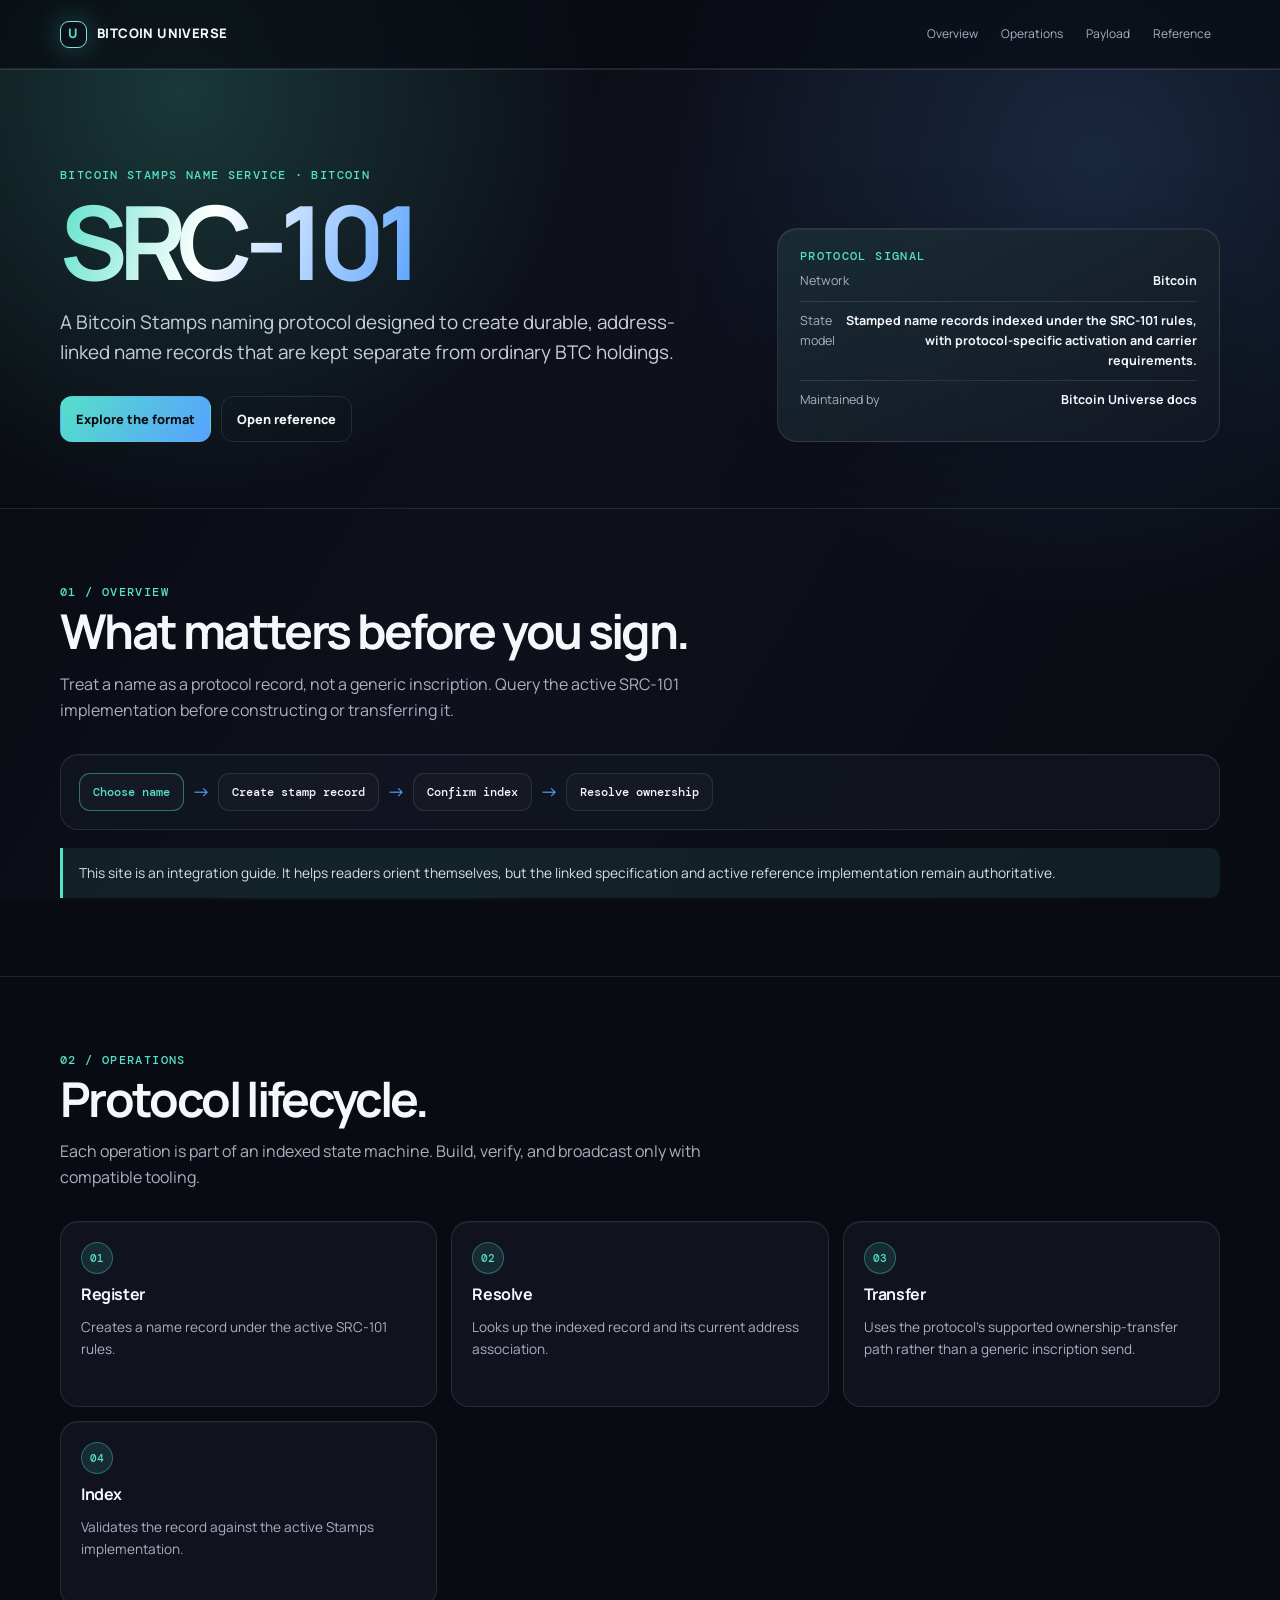
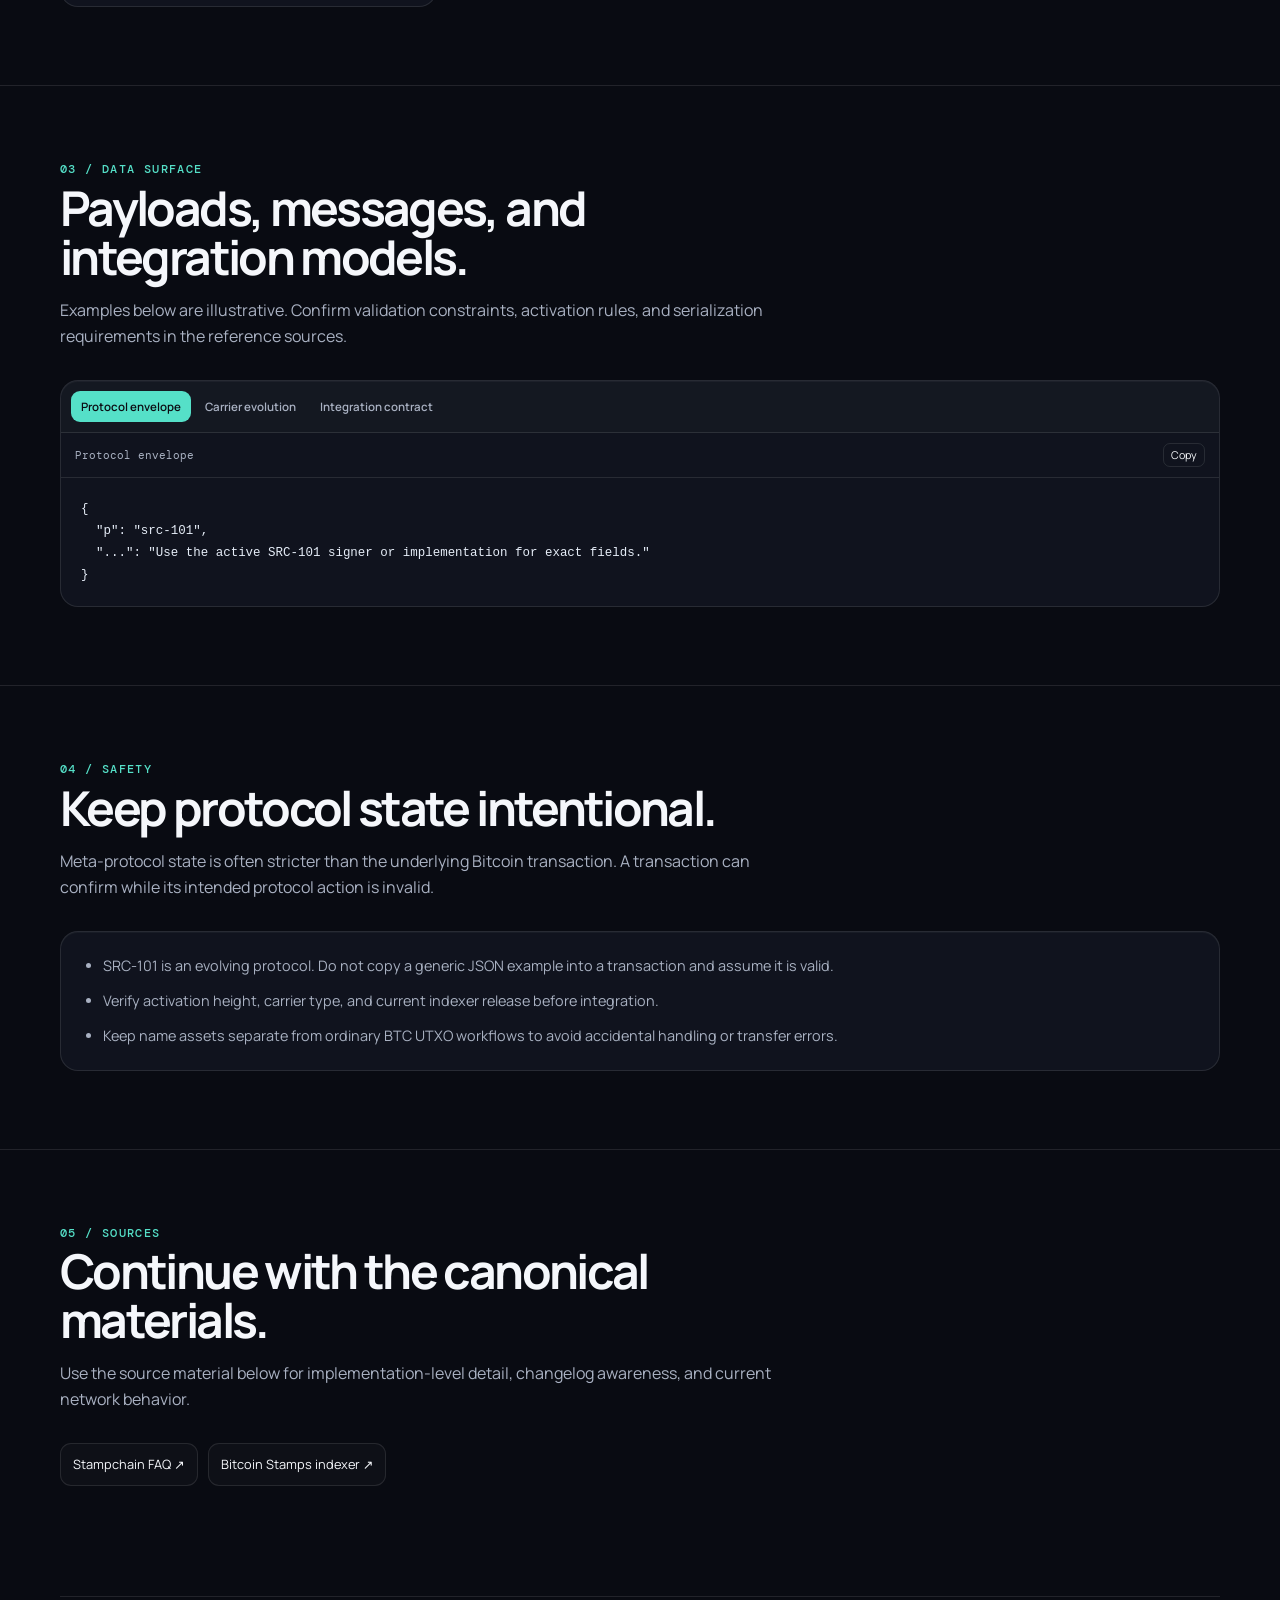
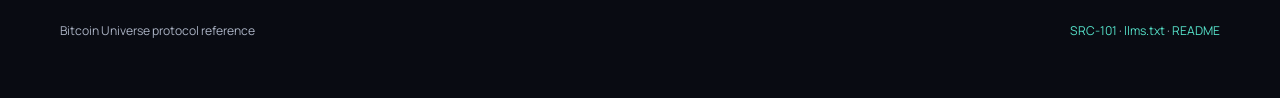
==== index.html @ 9667851a "Publish src-101-docs protocol documentation" ====
<!doctype html>
<html lang="en">
<head>
  <meta charset="utf-8">
  <meta name="viewport" content="width=device-width, initial-scale=1">
  <meta name="description" content="SRC-101 protocol documentation by Bitcoin Universe.">
  <title>SRC-101 | Bitcoin Universe</title>
  <link rel="preconnect" href="https://fonts.googleapis.com">
  <link rel="preconnect" href="https://fonts.gstatic.com" crossorigin>
  <link href="https://fonts.googleapis.com/css2?family=DM+Mono:wght@400;500&family=Manrope:wght@400;500;600;700;800&display=swap" rel="stylesheet">
  <style>
    :root { --accent: #55e0c8; --accent-2: #57a1ff; --ink: #f5f7fb; --muted: #a9b1c2; --panel: rgba(19,23,34,.78); --line: rgba(255,255,255,.1); --bg: #090b12; --mono: "DM Mono", monospace; --sans: Manrope, system-ui, sans-serif; }
    * { box-sizing: border-box; } html { scroll-behavior: smooth; } body { margin: 0; color: var(--ink); background: var(--bg); font-family: var(--sans); line-height: 1.62; } body::before { content: ""; position: fixed; inset: 0; z-index: -2; background: radial-gradient(circle at 14% 10%, color-mix(in srgb, var(--accent) 21%, transparent), transparent 26rem), radial-gradient(circle at 86% 18%, color-mix(in srgb, var(--accent-2) 17%, transparent), transparent 28rem), linear-gradient(120deg, #080a10, #0e101b 48%, #090b12); } body::after { content: ""; position: fixed; inset: 0; z-index: -1; opacity: .3; background-image: linear-gradient(rgba(255,255,255,.025) 1px, transparent 1px), linear-gradient(90deg, rgba(255,255,255,.025) 1px, transparent 1px); background-size: 48px 48px; mask-image: linear-gradient(to bottom, black, transparent 80%); }
    a { color: inherit; } .wrap { width: min(1160px, calc(100% - 40px)); margin: auto; } .eyebrow, .kicker { font: 500 .72rem/1 var(--mono); letter-spacing: .12em; text-transform: uppercase; color: var(--accent); } .site-header { position: sticky; top: 0; z-index: 20; backdrop-filter: blur(20px); background: rgba(9,11,18,.74); border-bottom: 1px solid var(--line); } .bar { min-height: 68px; display: flex; align-items: center; justify-content: space-between; gap: 20px; } .brand { display: flex; gap: 10px; align-items: center; text-decoration: none; font-size: .82rem; font-weight: 800; letter-spacing: .03em; } .brand-mark { width: 27px; height: 27px; border: 1px solid color-mix(in srgb, var(--accent) 76%, white); border-radius: 9px; display: grid; place-items: center; color: var(--accent); box-shadow: 0 0 28px color-mix(in srgb, var(--accent) 32%, transparent); } nav { display: flex; flex-wrap: wrap; gap: 5px; } nav a { color: var(--muted); font-size: .75rem; text-decoration: none; padding: 7px 9px; border-radius: 8px; } nav a:hover { color: var(--ink); background: rgba(255,255,255,.06); } .hero { padding: 100px 0 66px; position: relative; overflow: clip; } .hero-grid { display: grid; grid-template-columns: minmax(0,1.2fr) minmax(280px,.8fr); gap: 52px; align-items: end; } h1 { max-width: 780px; margin: 12px 0 18px; font-size: clamp(3rem, 8vw, 6.5rem); letter-spacing: -.075em; line-height: .92; } h1 .gradient { background: linear-gradient(110deg, var(--accent), #fff 42%, var(--accent-2)); color: transparent; background-clip: text; } .lead { color: #c8cfdd; font-size: clamp(1rem, 1.7vw, 1.18rem); max-width: 720px; } .hero-actions { display: flex; flex-wrap: wrap; gap: 10px; margin-top: 28px; } .button { border: 1px solid var(--line); border-radius: 12px; padding: 12px 15px; text-decoration: none; font-size: .8rem; font-weight: 800; transition: transform .2s, border-color .2s; } .button:hover { transform: translateY(-2px); border-color: var(--accent); } .button.primary { background: linear-gradient(125deg, var(--accent), var(--accent-2)); color: #0a0b10; border-color: transparent; } .signal { padding: 22px; border: 1px solid var(--line); border-radius: 20px; background: linear-gradient(150deg, color-mix(in srgb, var(--accent) 10%, var(--panel)), var(--panel)); box-shadow: inset 0 1px rgba(255,255,255,.06), 0 25px 80px rgba(0,0,0,.25); } .signal-line { display: flex; justify-content: space-between; gap: 10px; padding: 9px 0; border-bottom: 1px solid var(--line); font-size: .78rem; } .signal-line:last-child { border: 0; } .signal-line span { color: var(--muted); } .signal-line strong { text-align: right; color: var(--ink); } section { padding: 78px 0; border-top: 1px solid var(--line); } .section-head { max-width: 720px; margin-bottom: 30px; } h2 { margin: 8px 0 10px; font-size: clamp(1.8rem, 4vw, 3rem); letter-spacing: -.055em; line-height: 1.02; } h3 { margin: 8px 0; font-size: 1rem; letter-spacing: -.025em; } p { color: var(--muted); } .grid { display: grid; grid-template-columns: repeat(3, 1fr); gap: 14px; } .card, .safety, .flow, .payload, .table-wrap { border: 1px solid var(--line); border-radius: 18px; background: var(--panel); box-shadow: inset 0 1px rgba(255,255,255,.04); } .card { padding: 20px; min-height: 186px; } .step { display: inline-grid; place-items: center; width: 32px; height: 32px; border-radius: 50%; font: 500 .7rem var(--mono); color: var(--accent); background: color-mix(in srgb, var(--accent) 12%, transparent); border: 1px solid color-mix(in srgb, var(--accent) 35%, transparent); } .card p { font-size: .85rem; margin: 0; } .flow { display: flex; flex-wrap: wrap; align-items: center; gap: 8px; padding: 18px; } .flow-item { padding: 10px 13px; border: 1px solid var(--line); border-radius: 11px; font: 500 .75rem var(--mono); background: rgba(255,255,255,.025); } .flow-item:first-child { color: var(--accent); border-color: color-mix(in srgb, var(--accent) 45%, transparent); } .arrow { color: var(--accent-2); font-size: 1.15rem; } .payload { overflow: hidden; } .payload-tabs { display: flex; flex-wrap: wrap; gap: 4px; padding: 10px; border-bottom: 1px solid var(--line); background: rgba(255,255,255,.018); } .payload-tab { border: 0; color: var(--muted); background: transparent; font: 600 .72rem var(--sans); cursor: pointer; border-radius: 9px; padding: 8px 10px; } .payload-tab.active { color: #0b0c12; background: var(--accent); } .payload-panel { display: none; } .payload-panel.active { display: block; } .code-top { display: flex; justify-content: space-between; align-items: center; padding: 10px 14px; color: var(--muted); font: .7rem var(--mono); border-bottom: 1px solid var(--line); } .copy { color: var(--ink); border: 1px solid var(--line); border-radius: 7px; background: transparent; cursor: pointer; padding: 4px 7px; font: .67rem var(--sans); } .copy:hover { border-color: var(--accent); } pre { margin: 0; padding: 20px; overflow: auto; font: .78rem/1.7 var(--mono); color: #e6edf8; } .safety { padding: 22px; } .safety ul { margin: 0; padding-left: 20px; color: var(--muted); font-size: .9rem; } .safety li + li { margin-top: 12px; } .reference-links { display: flex; flex-wrap: wrap; gap: 10px; } .reference-links a { color: var(--ink); font-size: .8rem; text-decoration: none; padding: 10px 12px; border: 1px solid var(--line); border-radius: 11px; background: rgba(255,255,255,.025); } .reference-links a:hover { border-color: var(--accent); } .callout { margin-top: 18px; padding: 14px 16px; border-left: 3px solid var(--accent); background: color-mix(in srgb, var(--accent) 9%, transparent); color: #d9deea; border-radius: 0 10px 10px 0; font-size: .86rem; } table { width: 100%; border-collapse: collapse; font-size: .85rem; } th, td { padding: 13px 16px; text-align: left; vertical-align: top; border-bottom: 1px solid var(--line); } th { color: var(--muted); font: .68rem var(--mono); text-transform: uppercase; letter-spacing: .08em; } tr:last-child td { border: 0; } td { color: var(--muted); } td code { color: var(--accent); font: .75rem var(--mono); } .footer { padding: 32px 0 58px; color: var(--muted); font-size: .76rem; } .footer-inner { display: flex; justify-content: space-between; gap: 16px; border-top: 1px solid var(--line); padding-top: 24px; } .footer a { text-decoration: none; color: var(--accent); } @media (max-width: 800px) { .hero { padding-top: 68px; } .hero-grid, .grid { grid-template-columns: 1fr; gap: 15px; } .signal { max-width: 520px; } nav { display: none; } section { padding: 56px 0; } .wrap { width: min(100% - 28px, 1160px); } h1 { letter-spacing: -.065em; } }
  </style>
</head>
<body>
  <header class="site-header"><div class="wrap bar"><a class="brand" href="index.html"><span class="brand-mark">U</span>BITCOIN UNIVERSE</a><nav><a href="index.html#overview">Overview</a><a href="index.html#operations">Operations</a><a href="index.html#payload">Payload</a><a href="reference.html">Reference</a></nav></div></header>
  <main>
  <section class="hero"><div class="wrap hero-grid"><div><div class="eyebrow">Bitcoin Stamps name service · Bitcoin</div><h1><span class="gradient">SRC-101</span></h1><p class="lead">A Bitcoin Stamps naming protocol designed to create durable, address-linked name records that are kept separate from ordinary BTC holdings.</p><div class="hero-actions"><a class="button primary" href="#payload">Explore the format</a><a class="button" href="reference.html">Open reference</a></div></div><aside class="signal"><div class="kicker">Protocol signal</div><div class="signal-line"><span>Network</span><strong>Bitcoin</strong></div><div class="signal-line"><span>State model</span><strong>Stamped name records indexed under the SRC-101 rules, with protocol-specific activation and carrier requirements.</strong></div><div class="signal-line"><span>Maintained by</span><strong>Bitcoin Universe docs</strong></div></aside></div></section>
  <section id="overview"><div class="wrap"><div class="section-head"><div class="eyebrow">01 / Overview</div><h2>What matters before you sign.</h2><p>Treat a name as a protocol record, not a generic inscription. Query the active SRC-101 implementation before constructing or transferring it.</p></div><div class="flow"><span class="flow-item">Choose name</span><span class="arrow">→</span><span class="flow-item">Create stamp record</span><span class="arrow">→</span><span class="flow-item">Confirm index</span><span class="arrow">→</span><span class="flow-item">Resolve ownership</span></div><div class="callout">This site is an integration guide. It helps readers orient themselves, but the linked specification and active reference implementation remain authoritative.</div></div></section>
  <section id="operations"><div class="wrap"><div class="section-head"><div class="eyebrow">02 / Operations</div><h2>Protocol lifecycle.</h2><p>Each operation is part of an indexed state machine. Build, verify, and broadcast only with compatible tooling.</p></div><div class="grid"><article class="card"><span class="step">01</span><h3>Register</h3><p>Creates a name record under the active SRC-101 rules.</p></article><article class="card"><span class="step">02</span><h3>Resolve</h3><p>Looks up the indexed record and its current address association.</p></article><article class="card"><span class="step">03</span><h3>Transfer</h3><p>Uses the protocol&#39;s supported ownership-transfer path rather than a generic inscription send.</p></article><article class="card"><span class="step">04</span><h3>Index</h3><p>Validates the record against the active Stamps implementation.</p></article></div></div></section>
  <section id="payload"><div class="wrap"><div class="section-head"><div class="eyebrow">03 / Data surface</div><h2>Payloads, messages, and integration models.</h2><p>Examples below are illustrative. Confirm validation constraints, activation rules, and serialization requirements in the reference sources.</p></div><div class="payload"><div class="payload-tabs"><button class="payload-tab active" type="button" data-payload="payload-0">Protocol envelope</button><button class="payload-tab " type="button" data-payload="payload-1">Carrier evolution</button><button class="payload-tab " type="button" data-payload="payload-2">Integration contract</button></div><div class="payload-panel active" id="payload-0"><div class="code-top"><span>Protocol envelope</span><button class="copy" type="button" data-copy="{
  &quot;p&quot;: &quot;src-101&quot;,
  &quot;...&quot;: &quot;Use the active SRC-101 signer or implementation for exact fields.&quot;
}">Copy</button></div><pre><code>{
  &quot;p&quot;: &quot;src-101&quot;,
  &quot;...&quot;: &quot;Use the active SRC-101 signer or implementation for exact fields.&quot;
}</code></pre></div><div class="payload-panel " id="payload-1"><div class="code-top"><span>Carrier evolution</span><button class="copy" type="button" data-copy="Pre-activation: protocol-specific legacy carrier rules
Current implementations may support OLGA / P2WSH paths after activation">Copy</button></div><pre><code>Pre-activation: protocol-specific legacy carrier rules
Current implementations may support OLGA / P2WSH paths after activation</code></pre></div><div class="payload-panel " id="payload-2"><div class="code-top"><span>Integration contract</span><button class="copy" type="button" data-copy="Name request
=&gt; active SRC-101 builder
=&gt; Bitcoin Stamps transaction
=&gt; consensus-compatible indexer">Copy</button></div><pre><code>Name request
=&gt; active SRC-101 builder
=&gt; Bitcoin Stamps transaction
=&gt; consensus-compatible indexer</code></pre></div></div></div></section>
  <section id="safety"><div class="wrap"><div class="section-head"><div class="eyebrow">04 / Safety</div><h2>Keep protocol state intentional.</h2><p>Meta-protocol state is often stricter than the underlying Bitcoin transaction. A transaction can confirm while its intended protocol action is invalid.</p></div><div class="safety"><ul><li>SRC-101 is an evolving protocol. Do not copy a generic JSON example into a transaction and assume it is valid.</li><li>Verify activation height, carrier type, and current indexer release before integration.</li><li>Keep name assets separate from ordinary BTC UTXO workflows to avoid accidental handling or transfer errors.</li></ul></div></div></section>
  <section id="sources"><div class="wrap"><div class="section-head"><div class="eyebrow">05 / Sources</div><h2>Continue with the canonical materials.</h2><p>Use the source material below for implementation-level detail, changelog awareness, and current network behavior.</p></div><div class="reference-links"><a href="https://stampchain.io/faq" target="_blank" rel="noreferrer">Stampchain FAQ <span aria-hidden="true">↗</span></a><a href="https://github.com/stampchain-io/btc_stamps" target="_blank" rel="noreferrer">Bitcoin Stamps indexer <span aria-hidden="true">↗</span></a></div></div></section>
  </main>
  <footer class="footer"><div class="wrap footer-inner"><span>Bitcoin Universe protocol reference</span><span><a href="index.html">SRC-101</a> · <a href="llms.txt">llms.txt</a> · <a href="README.md">README</a></span></div></footer>
  <script>
    document.querySelectorAll('.payload-tab').forEach((tab) => tab.addEventListener('click', () => { document.querySelectorAll('.payload-tab,.payload-panel').forEach((el) => el.classList.remove('active')); tab.classList.add('active'); document.getElementById(tab.dataset.payload).classList.add('active'); }));
    document.querySelectorAll('[data-copy]').forEach((button) => button.addEventListener('click', async () => { try { await navigator.clipboard.writeText(button.dataset.copy); const old = button.textContent; button.textContent = 'Copied'; setTimeout(() => { button.textContent = old; }, 1200); } catch { button.textContent = 'Copy failed'; } }));
  </script>
</body>
</html>
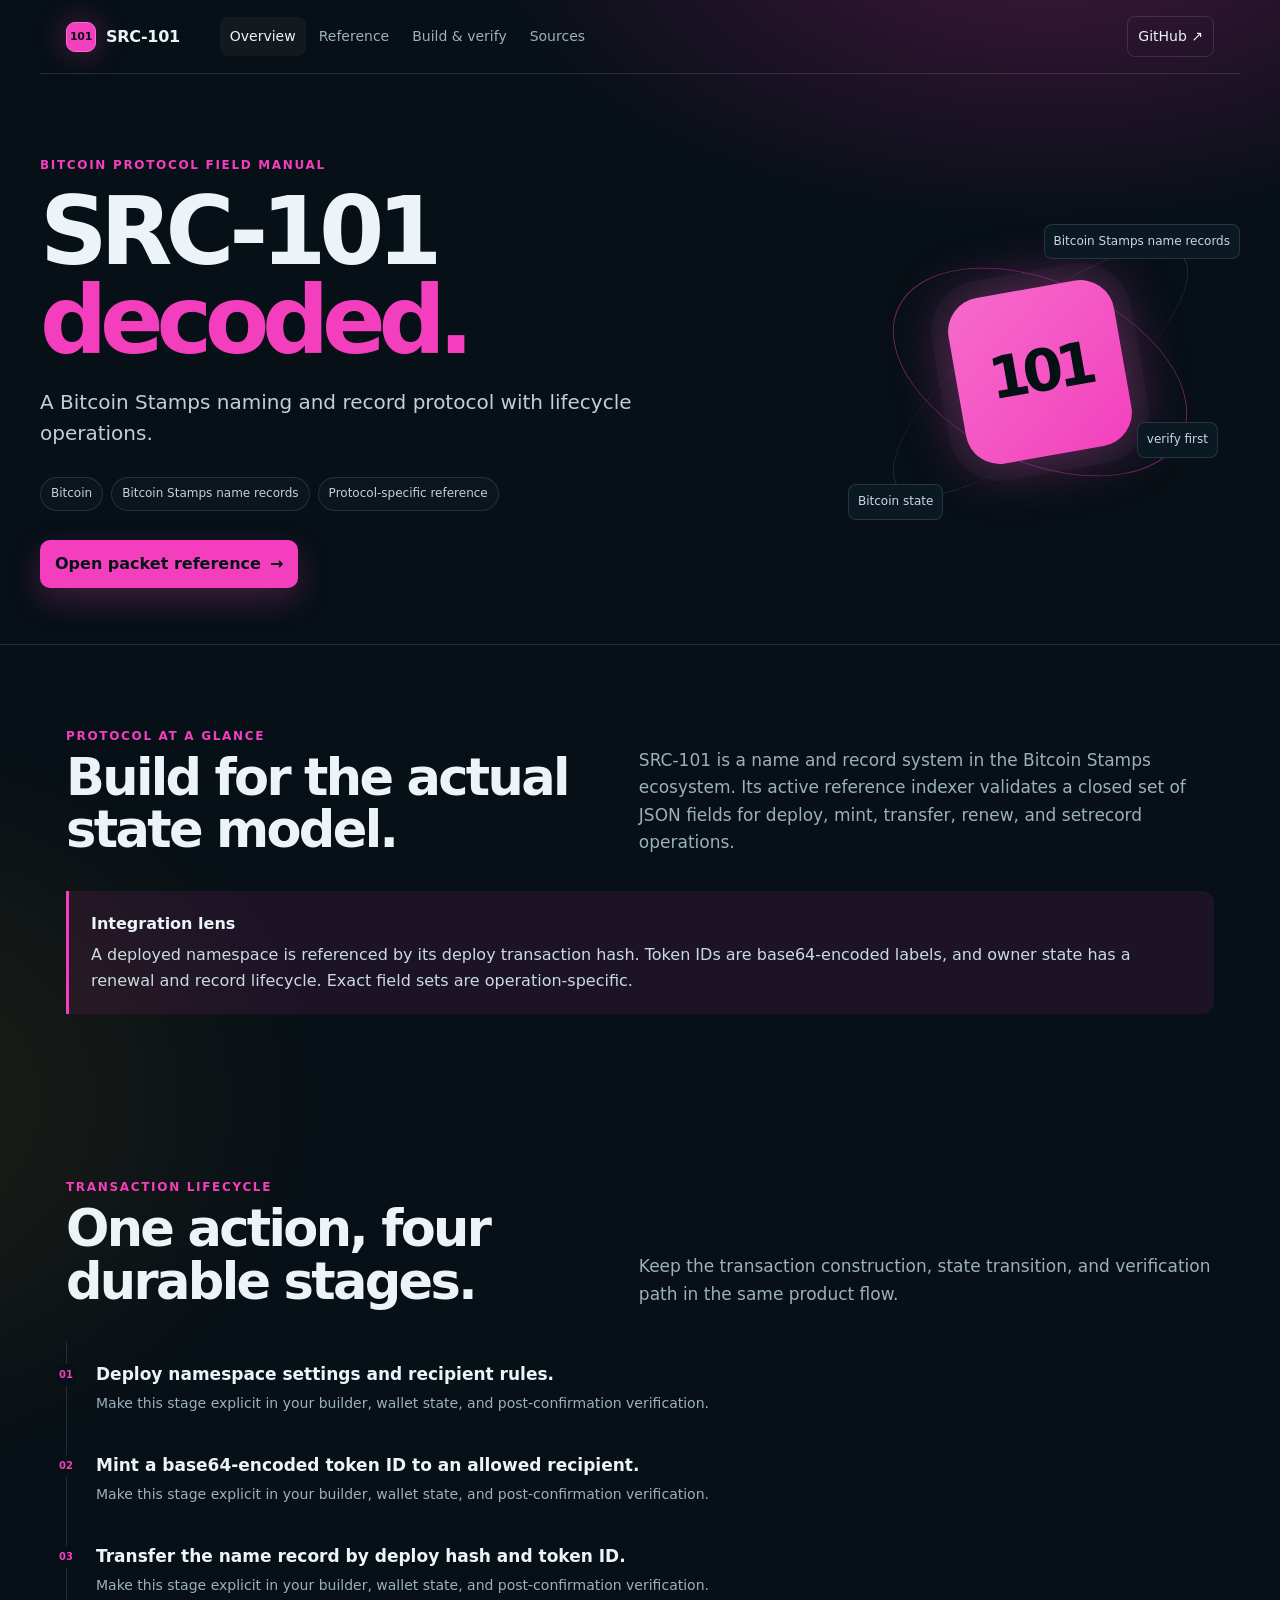
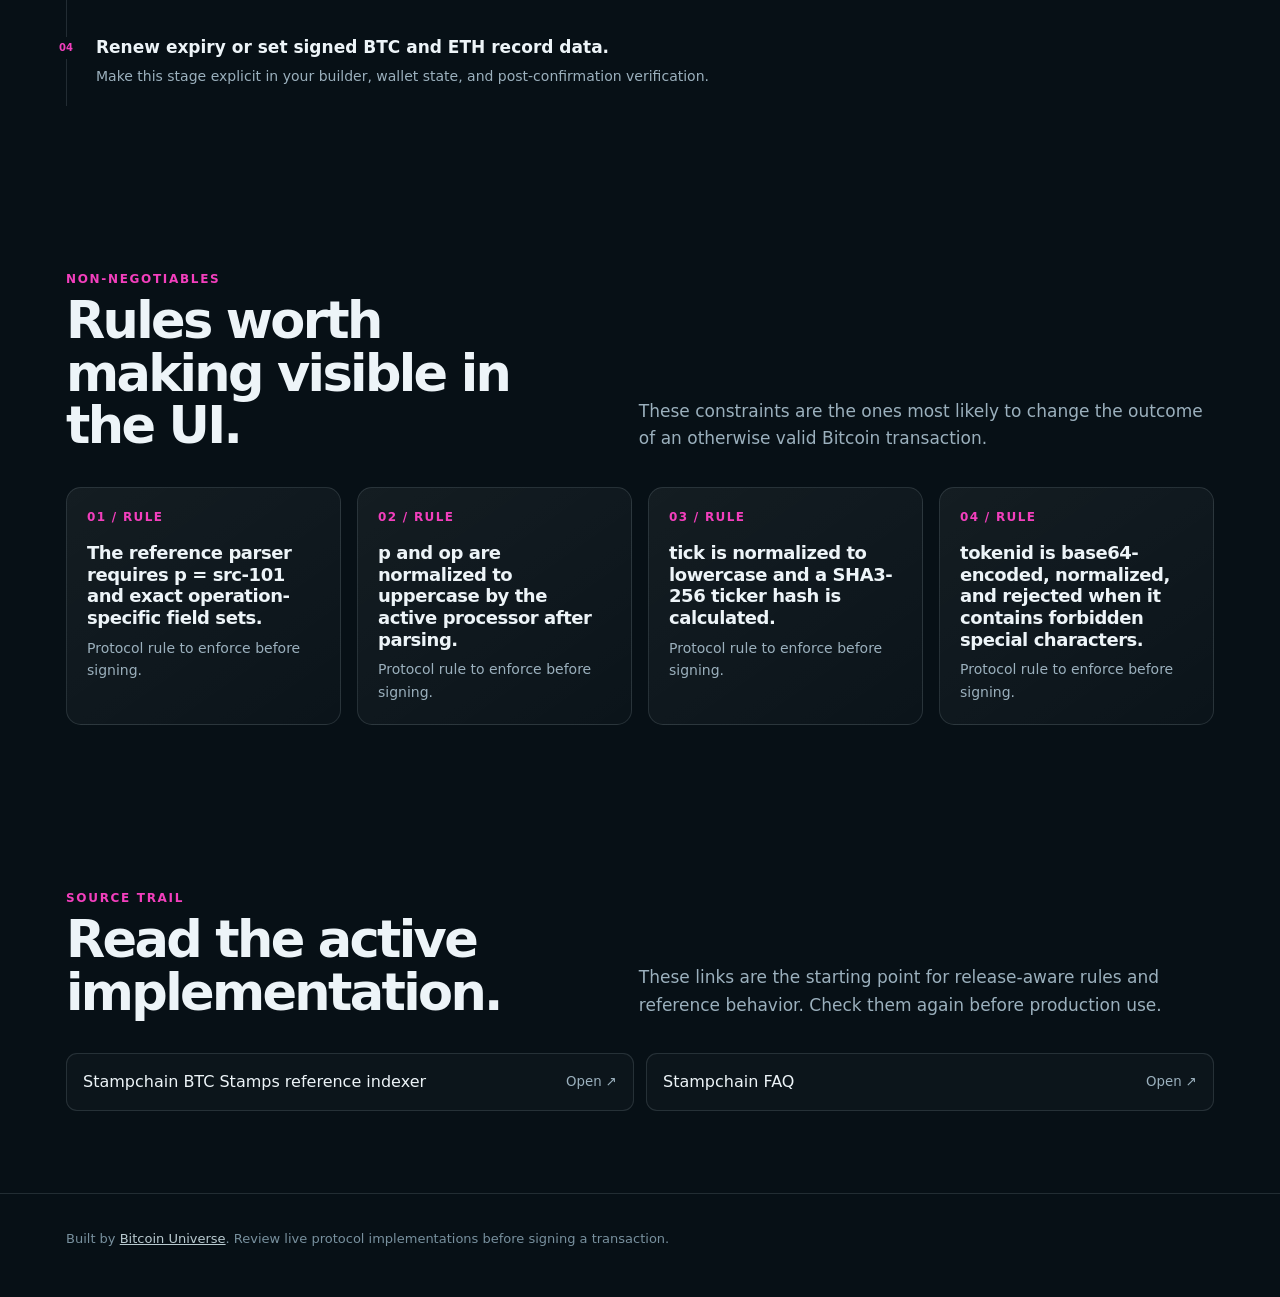
==== commit 40e81763: "Replace generic docs with protocol manuals" ====
--- a/index.html
+++ b/index.html
@@ -1,47 +1,4 @@
 <!doctype html>
-<html lang="en">
-<head>
-  <meta charset="utf-8">
-  <meta name="viewport" content="width=device-width, initial-scale=1">
-  <meta name="description" content="SRC-101 protocol documentation by Bitcoin Universe.">
-  <title>SRC-101 | Bitcoin Universe</title>
-  <link rel="preconnect" href="https://fonts.googleapis.com">
-  <link rel="preconnect" href="https://fonts.gstatic.com" crossorigin>
-  <link href="https://fonts.googleapis.com/css2?family=DM+Mono:wght@400;500&family=Manrope:wght@400;500;600;700;800&display=swap" rel="stylesheet">
-  <style>
-    :root { --accent: #55e0c8; --accent-2: #57a1ff; --ink: #f5f7fb; --muted: #a9b1c2; --panel: rgba(19,23,34,.78); --line: rgba(255,255,255,.1); --bg: #090b12; --mono: "DM Mono", monospace; --sans: Manrope, system-ui, sans-serif; }
-    * { box-sizing: border-box; } html { scroll-behavior: smooth; } body { margin: 0; color: var(--ink); background: var(--bg); font-family: var(--sans); line-height: 1.62; } body::before { content: ""; position: fixed; inset: 0; z-index: -2; background: radial-gradient(circle at 14% 10%, color-mix(in srgb, var(--accent) 21%, transparent), transparent 26rem), radial-gradient(circle at 86% 18%, color-mix(in srgb, var(--accent-2) 17%, transparent), transparent 28rem), linear-gradient(120deg, #080a10, #0e101b 48%, #090b12); } body::after { content: ""; position: fixed; inset: 0; z-index: -1; opacity: .3; background-image: linear-gradient(rgba(255,255,255,.025) 1px, transparent 1px), linear-gradient(90deg, rgba(255,255,255,.025) 1px, transparent 1px); background-size: 48px 48px; mask-image: linear-gradient(to bottom, black, transparent 80%); }
-    a { color: inherit; } .wrap { width: min(1160px, calc(100% - 40px)); margin: auto; } .eyebrow, .kicker { font: 500 .72rem/1 var(--mono); letter-spacing: .12em; text-transform: uppercase; color: var(--accent); } .site-header { position: sticky; top: 0; z-index: 20; backdrop-filter: blur(20px); background: rgba(9,11,18,.74); border-bottom: 1px solid var(--line); } .bar { min-height: 68px; display: flex; align-items: center; justify-content: space-between; gap: 20px; } .brand { display: flex; gap: 10px; align-items: center; text-decoration: none; font-size: .82rem; font-weight: 800; letter-spacing: .03em; } .brand-mark { width: 27px; height: 27px; border: 1px solid color-mix(in srgb, var(--accent) 76%, white); border-radius: 9px; display: grid; place-items: center; color: var(--accent); box-shadow: 0 0 28px color-mix(in srgb, var(--accent) 32%, transparent); } nav { display: flex; flex-wrap: wrap; gap: 5px; } nav a { color: var(--muted); font-size: .75rem; text-decoration: none; padding: 7px 9px; border-radius: 8px; } nav a:hover { color: var(--ink); background: rgba(255,255,255,.06); } .hero { padding: 100px 0 66px; position: relative; overflow: clip; } .hero-grid { display: grid; grid-template-columns: minmax(0,1.2fr) minmax(280px,.8fr); gap: 52px; align-items: end; } h1 { max-width: 780px; margin: 12px 0 18px; font-size: clamp(3rem, 8vw, 6.5rem); letter-spacing: -.075em; line-height: .92; } h1 .gradient { background: linear-gradient(110deg, var(--accent), #fff 42%, var(--accent-2)); color: transparent; background-clip: text; } .lead { color: #c8cfdd; font-size: clamp(1rem, 1.7vw, 1.18rem); max-width: 720px; } .hero-actions { display: flex; flex-wrap: wrap; gap: 10px; margin-top: 28px; } .button { border: 1px solid var(--line); border-radius: 12px; padding: 12px 15px; text-decoration: none; font-size: .8rem; font-weight: 800; transition: transform .2s, border-color .2s; } .button:hover { transform: translateY(-2px); border-color: var(--accent); } .button.primary { background: linear-gradient(125deg, var(--accent), var(--accent-2)); color: #0a0b10; border-color: transparent; } .signal { padding: 22px; border: 1px solid var(--line); border-radius: 20px; background: linear-gradient(150deg, color-mix(in srgb, var(--accent) 10%, var(--panel)), var(--panel)); box-shadow: inset 0 1px rgba(255,255,255,.06), 0 25px 80px rgba(0,0,0,.25); } .signal-line { display: flex; justify-content: space-between; gap: 10px; padding: 9px 0; border-bottom: 1px solid var(--line); font-size: .78rem; } .signal-line:last-child { border: 0; } .signal-line span { color: var(--muted); } .signal-line strong { text-align: right; color: var(--ink); } section { padding: 78px 0; border-top: 1px solid var(--line); } .section-head { max-width: 720px; margin-bottom: 30px; } h2 { margin: 8px 0 10px; font-size: clamp(1.8rem, 4vw, 3rem); letter-spacing: -.055em; line-height: 1.02; } h3 { margin: 8px 0; font-size: 1rem; letter-spacing: -.025em; } p { color: var(--muted); } .grid { display: grid; grid-template-columns: repeat(3, 1fr); gap: 14px; } .card, .safety, .flow, .payload, .table-wrap { border: 1px solid var(--line); border-radius: 18px; background: var(--panel); box-shadow: inset 0 1px rgba(255,255,255,.04); } .card { padding: 20px; min-height: 186px; } .step { display: inline-grid; place-items: center; width: 32px; height: 32px; border-radius: 50%; font: 500 .7rem var(--mono); color: var(--accent); background: color-mix(in srgb, var(--accent) 12%, transparent); border: 1px solid color-mix(in srgb, var(--accent) 35%, transparent); } .card p { font-size: .85rem; margin: 0; } .flow { display: flex; flex-wrap: wrap; align-items: center; gap: 8px; padding: 18px; } .flow-item { padding: 10px 13px; border: 1px solid var(--line); border-radius: 11px; font: 500 .75rem var(--mono); background: rgba(255,255,255,.025); } .flow-item:first-child { color: var(--accent); border-color: color-mix(in srgb, var(--accent) 45%, transparent); } .arrow { color: var(--accent-2); font-size: 1.15rem; } .payload { overflow: hidden; } .payload-tabs { display: flex; flex-wrap: wrap; gap: 4px; padding: 10px; border-bottom: 1px solid var(--line); background: rgba(255,255,255,.018); } .payload-tab { border: 0; color: var(--muted); background: transparent; font: 600 .72rem var(--sans); cursor: pointer; border-radius: 9px; padding: 8px 10px; } .payload-tab.active { color: #0b0c12; background: var(--accent); } .payload-panel { display: none; } .payload-panel.active { display: block; } .code-top { display: flex; justify-content: space-between; align-items: center; padding: 10px 14px; color: var(--muted); font: .7rem var(--mono); border-bottom: 1px solid var(--line); } .copy { color: var(--ink); border: 1px solid var(--line); border-radius: 7px; background: transparent; cursor: pointer; padding: 4px 7px; font: .67rem var(--sans); } .copy:hover { border-color: var(--accent); } pre { margin: 0; padding: 20px; overflow: auto; font: .78rem/1.7 var(--mono); color: #e6edf8; } .safety { padding: 22px; } .safety ul { margin: 0; padding-left: 20px; color: var(--muted); font-size: .9rem; } .safety li + li { margin-top: 12px; } .reference-links { display: flex; flex-wrap: wrap; gap: 10px; } .reference-links a { color: var(--ink); font-size: .8rem; text-decoration: none; padding: 10px 12px; border: 1px solid var(--line); border-radius: 11px; background: rgba(255,255,255,.025); } .reference-links a:hover { border-color: var(--accent); } .callout { margin-top: 18px; padding: 14px 16px; border-left: 3px solid var(--accent); background: color-mix(in srgb, var(--accent) 9%, transparent); color: #d9deea; border-radius: 0 10px 10px 0; font-size: .86rem; } table { width: 100%; border-collapse: collapse; font-size: .85rem; } th, td { padding: 13px 16px; text-align: left; vertical-align: top; border-bottom: 1px solid var(--line); } th { color: var(--muted); font: .68rem var(--mono); text-transform: uppercase; letter-spacing: .08em; } tr:last-child td { border: 0; } td { color: var(--muted); } td code { color: var(--accent); font: .75rem var(--mono); } .footer { padding: 32px 0 58px; color: var(--muted); font-size: .76rem; } .footer-inner { display: flex; justify-content: space-between; gap: 16px; border-top: 1px solid var(--line); padding-top: 24px; } .footer a { text-decoration: none; color: var(--accent); } @media (max-width: 800px) { .hero { padding-top: 68px; } .hero-grid, .grid { grid-template-columns: 1fr; gap: 15px; } .signal { max-width: 520px; } nav { display: none; } section { padding: 56px 0; } .wrap { width: min(100% - 28px, 1160px); } h1 { letter-spacing: -.065em; } }
-  </style>
-</head>
-<body>
-  <header class="site-header"><div class="wrap bar"><a class="brand" href="index.html"><span class="brand-mark">U</span>BITCOIN UNIVERSE</a><nav><a href="index.html#overview">Overview</a><a href="index.html#operations">Operations</a><a href="index.html#payload">Payload</a><a href="reference.html">Reference</a></nav></div></header>
-  <main>
-  <section class="hero"><div class="wrap hero-grid"><div><div class="eyebrow">Bitcoin Stamps name service · Bitcoin</div><h1><span class="gradient">SRC-101</span></h1><p class="lead">A Bitcoin Stamps naming protocol designed to create durable, address-linked name records that are kept separate from ordinary BTC holdings.</p><div class="hero-actions"><a class="button primary" href="#payload">Explore the format</a><a class="button" href="reference.html">Open reference</a></div></div><aside class="signal"><div class="kicker">Protocol signal</div><div class="signal-line"><span>Network</span><strong>Bitcoin</strong></div><div class="signal-line"><span>State model</span><strong>Stamped name records indexed under the SRC-101 rules, with protocol-specific activation and carrier requirements.</strong></div><div class="signal-line"><span>Maintained by</span><strong>Bitcoin Universe docs</strong></div></aside></div></section>
-  <section id="overview"><div class="wrap"><div class="section-head"><div class="eyebrow">01 / Overview</div><h2>What matters before you sign.</h2><p>Treat a name as a protocol record, not a generic inscription. Query the active SRC-101 implementation before constructing or transferring it.</p></div><div class="flow"><span class="flow-item">Choose name</span><span class="arrow">→</span><span class="flow-item">Create stamp record</span><span class="arrow">→</span><span class="flow-item">Confirm index</span><span class="arrow">→</span><span class="flow-item">Resolve ownership</span></div><div class="callout">This site is an integration guide. It helps readers orient themselves, but the linked specification and active reference implementation remain authoritative.</div></div></section>
-  <section id="operations"><div class="wrap"><div class="section-head"><div class="eyebrow">02 / Operations</div><h2>Protocol lifecycle.</h2><p>Each operation is part of an indexed state machine. Build, verify, and broadcast only with compatible tooling.</p></div><div class="grid"><article class="card"><span class="step">01</span><h3>Register</h3><p>Creates a name record under the active SRC-101 rules.</p></article><article class="card"><span class="step">02</span><h3>Resolve</h3><p>Looks up the indexed record and its current address association.</p></article><article class="card"><span class="step">03</span><h3>Transfer</h3><p>Uses the protocol&#39;s supported ownership-transfer path rather than a generic inscription send.</p></article><article class="card"><span class="step">04</span><h3>Index</h3><p>Validates the record against the active Stamps implementation.</p></article></div></div></section>
-  <section id="payload"><div class="wrap"><div class="section-head"><div class="eyebrow">03 / Data surface</div><h2>Payloads, messages, and integration models.</h2><p>Examples below are illustrative. Confirm validation constraints, activation rules, and serialization requirements in the reference sources.</p></div><div class="payload"><div class="payload-tabs"><button class="payload-tab active" type="button" data-payload="payload-0">Protocol envelope</button><button class="payload-tab " type="button" data-payload="payload-1">Carrier evolution</button><button class="payload-tab " type="button" data-payload="payload-2">Integration contract</button></div><div class="payload-panel active" id="payload-0"><div class="code-top"><span>Protocol envelope</span><button class="copy" type="button" data-copy="{
-  &quot;p&quot;: &quot;src-101&quot;,
-  &quot;...&quot;: &quot;Use the active SRC-101 signer or implementation for exact fields.&quot;
-}">Copy</button></div><pre><code>{
-  &quot;p&quot;: &quot;src-101&quot;,
-  &quot;...&quot;: &quot;Use the active SRC-101 signer or implementation for exact fields.&quot;
-}</code></pre></div><div class="payload-panel " id="payload-1"><div class="code-top"><span>Carrier evolution</span><button class="copy" type="button" data-copy="Pre-activation: protocol-specific legacy carrier rules
-Current implementations may support OLGA / P2WSH paths after activation">Copy</button></div><pre><code>Pre-activation: protocol-specific legacy carrier rules
-Current implementations may support OLGA / P2WSH paths after activation</code></pre></div><div class="payload-panel " id="payload-2"><div class="code-top"><span>Integration contract</span><button class="copy" type="button" data-copy="Name request
-=&gt; active SRC-101 builder
-=&gt; Bitcoin Stamps transaction
-=&gt; consensus-compatible indexer">Copy</button></div><pre><code>Name request
-=&gt; active SRC-101 builder
-=&gt; Bitcoin Stamps transaction
-=&gt; consensus-compatible indexer</code></pre></div></div></div></section>
-  <section id="safety"><div class="wrap"><div class="section-head"><div class="eyebrow">04 / Safety</div><h2>Keep protocol state intentional.</h2><p>Meta-protocol state is often stricter than the underlying Bitcoin transaction. A transaction can confirm while its intended protocol action is invalid.</p></div><div class="safety"><ul><li>SRC-101 is an evolving protocol. Do not copy a generic JSON example into a transaction and assume it is valid.</li><li>Verify activation height, carrier type, and current indexer release before integration.</li><li>Keep name assets separate from ordinary BTC UTXO workflows to avoid accidental handling or transfer errors.</li></ul></div></div></section>
-  <section id="sources"><div class="wrap"><div class="section-head"><div class="eyebrow">05 / Sources</div><h2>Continue with the canonical materials.</h2><p>Use the source material below for implementation-level detail, changelog awareness, and current network behavior.</p></div><div class="reference-links"><a href="https://stampchain.io/faq" target="_blank" rel="noreferrer">Stampchain FAQ <span aria-hidden="true">↗</span></a><a href="https://github.com/stampchain-io/btc_stamps" target="_blank" rel="noreferrer">Bitcoin Stamps indexer <span aria-hidden="true">↗</span></a></div></div></section>
-  </main>
-  <footer class="footer"><div class="wrap footer-inner"><span>Bitcoin Universe protocol reference</span><span><a href="index.html">SRC-101</a> · <a href="llms.txt">llms.txt</a> · <a href="README.md">README</a></span></div></footer>
-  <script>
-    document.querySelectorAll('.payload-tab').forEach((tab) => tab.addEventListener('click', () => { document.querySelectorAll('.payload-tab,.payload-panel').forEach((el) => el.classList.remove('active')); tab.classList.add('active'); document.getElementById(tab.dataset.payload).classList.add('active'); }));
-    document.querySelectorAll('[data-copy]').forEach((button) => button.addEventListener('click', async () => { try { await navigator.clipboard.writeText(button.dataset.copy); const old = button.textContent; button.textContent = 'Copied'; setTimeout(() => { button.textContent = old; }, 1200); } catch { button.textContent = 'Copy failed'; } }));
-  </script>
-</body>
-</html>+<html lang="en"><head><meta charset="utf-8"><meta name="viewport" content="width=device-width,initial-scale=1"><meta name="description" content="A Bitcoin Stamps naming and record protocol with lifecycle operations."><meta name="theme-color" content="#071016"><title>SRC-101 | Bitcoin Universe Docs</title><style>
+:root{--accent:hsl(318 88% 60%);--ink:#edf4f8;--muted:#9bb0bd;--paper:#071016;--panel:#0d1921;--line:rgba(214,239,247,.13);--soft:rgba(255,255,255,.045)}*{box-sizing:border-box}html{scroll-behavior:smooth}body{margin:0;color:var(--ink);background:radial-gradient(900px 480px at 82% -80px,hsla(318,90%,56%,.25),transparent 64%),radial-gradient(680px 540px at -12% 38%,hsla(36,82%,48%,.12),transparent 70%),var(--paper);font:16px/1.62 ui-sans-serif,system-ui,-apple-system,BlinkMacSystemFont,"Segoe UI",sans-serif}.top{height:74px;display:flex;gap:22px;align-items:center;max-width:1200px;margin:auto;padding:0 26px;border-bottom:1px solid var(--line);position:relative;z-index:4}.brand{display:flex;align-items:center;gap:10px;color:var(--ink);text-decoration:none;font-weight:760;letter-spacing:-.02em}.brand b{display:grid;place-items:center;width:30px;height:30px;border:1px solid color-mix(in srgb,var(--accent),white 25%);border-radius:9px;color:#081115;background:var(--accent);font-size:11px;box-shadow:0 0 30px color-mix(in srgb,var(--accent),transparent 65%)}nav{display:flex;gap:3px;margin-left:18px}nav a,.repo{color:var(--muted);text-decoration:none;padding:8px 10px;border-radius:8px;font-size:14px}nav a:hover,nav a.active{color:var(--ink);background:var(--soft)}.repo{margin-left:auto;border:1px solid var(--line);color:var(--ink)}.wrap{max-width:1200px;margin:auto;padding:0 26px}.hero{min-height:520px;padding:82px 0 56px;display:grid;grid-template-columns:minmax(0,1fr) 400px;gap:55px;align-items:center}.eyebrow{font-size:12px;letter-spacing:.14em;text-transform:uppercase;color:var(--accent);font-weight:800}.hero h1{font-size:clamp(48px,7.7vw,94px);letter-spacing:-.078em;line-height:.94;margin:13px 0 22px;max-width:720px}.hero p{color:#bed0da;font-size:20px;line-height:1.55;max-width:690px;margin:0}.chips{display:flex;flex-wrap:wrap;gap:8px;margin-top:28px}.chip{padding:6px 10px;border:1px solid var(--line);border-radius:999px;color:#c3d1d8;background:rgba(255,255,255,.025);font-size:12px}.cta{display:inline-flex;align-items:center;gap:9px;margin-top:29px;padding:11px 15px;background:var(--accent);color:#061118;text-decoration:none;font-weight:800;border-radius:10px;box-shadow:0 12px 32px color-mix(in srgb,var(--accent),transparent 77%)}.orbit{height:380px;position:relative;display:grid;place-items:center;isolation:isolate}.orbit:before,.orbit:after{content:"";position:absolute;border:1px solid color-mix(in srgb,var(--accent),transparent 55%);border-radius:50%;z-index:-1}.orbit:before{width:310px;height:310px;transform:rotate(24deg) scaleY(.58)}.orbit:after{width:365px;height:365px;border-color:var(--line);transform:rotate(-39deg) scaleY(.33)}.core{width:168px;height:168px;border-radius:34px;display:grid;place-items:center;background:linear-gradient(140deg,color-mix(in srgb,var(--accent),white 22%),var(--accent));color:#051014;font-size:58px;font-weight:900;letter-spacing:-.11em;box-shadow:0 0 0 17px rgba(255,255,255,.028),0 0 60px color-mix(in srgb,var(--accent),transparent 58%);transform:rotate(-10deg)}.node{position:absolute;border:1px solid var(--line);background:#0b1922;color:#c8d9e1;padding:7px 9px;border-radius:8px;font-size:12px}.node.one{top:42px;right:0}.node.two{bottom:42px;left:8px}.node.three{right:22px;bottom:104px}.divider{height:1px;background:var(--line)}section{padding:82px 0}.section-head{display:grid;grid-template-columns:minmax(0,1fr) minmax(0,1.1fr);gap:50px;margin-bottom:34px}.section-head h2{letter-spacing:-.052em;font-size:clamp(29px,4.1vw,51px);line-height:1.03;margin:6px 0 0}.section-head p{color:var(--muted);align-self:end;margin:0;font-size:17px}.grid{display:grid;gap:16px}.four{grid-template-columns:repeat(4,1fr)}.three{grid-template-columns:repeat(3,1fr)}.card{border:1px solid var(--line);background:linear-gradient(145deg,rgba(255,255,255,.055),rgba(255,255,255,.018));border-radius:15px;padding:20px;min-width:0}.card .number{color:var(--accent);font-size:12px;font-weight:800;letter-spacing:.11em}.card h3{font-size:18px;letter-spacing:-.025em;line-height:1.2;margin:15px 0 8px}.card p{color:var(--muted);font-size:14px;margin:0}.steps{counter-reset:step}.step{counter-increment:step;position:relative;padding:22px 17px 18px 29px;border-left:1px solid var(--line)}.step:before{content:counter(step,decimal-leading-zero);position:absolute;top:22px;left:-11px;color:var(--accent);font-size:10px;font-weight:900;background:var(--paper);padding:3px}.step h3{margin:0 0 7px;font-size:17px;line-height:1.25}.step p{margin:0;color:var(--muted);font-size:14px}.callout{border-left:3px solid var(--accent);border-radius:0 12px 12px 0;background:color-mix(in srgb,var(--accent),transparent 91%);padding:20px 22px;color:#ccdae0}.callout b{display:block;color:var(--ink);margin-bottom:5px}.packet{padding:0;overflow:hidden}.packet header{display:flex;align-items:center;justify-content:space-between;padding:13px 16px;border-bottom:1px solid var(--line);font-size:13px;font-weight:800}.packet button{background:transparent;color:var(--muted);border:1px solid var(--line);border-radius:6px;padding:4px 7px;cursor:pointer;font:inherit;font-size:11px}.packet button:hover{color:var(--ink)}pre{white-space:pre-wrap;overflow:auto;padding:18px;margin:0;color:#c5e7f3;font:13px/1.65 ui-monospace,SFMono-Regular,Consolas,monospace;background:#071219}.table-wrap{overflow:auto;border:1px solid var(--line);border-radius:14px}table{width:100%;border-collapse:collapse;min-width:690px;background:rgba(255,255,255,.018)}th,td{text-align:left;padding:14px 15px;border-bottom:1px solid var(--line);vertical-align:top}th{font-size:11px;letter-spacing:.1em;text-transform:uppercase;color:var(--accent);background:rgba(255,255,255,.025)}td{font-size:14px;color:#c0d0d8}td:first-child{font-family:ui-monospace,monospace;color:#ecf5f8;font-weight:700}tr:last-child td{border-bottom:0}.checklist{list-style:none;padding:0;margin:0;display:grid;gap:10px}.checklist li{display:flex;gap:11px;padding:13px 14px;border:1px solid var(--line);border-radius:10px;color:#c9d8de;background:rgba(255,255,255,.025)}.checklist li:before{content:'✓';display:grid;place-items:center;flex:0 0 20px;width:20px;height:20px;border-radius:50%;background:color-mix(in srgb,var(--accent),transparent 80%);color:var(--accent);font-weight:900}.sources{display:grid;grid-template-columns:repeat(2,minmax(0,1fr));gap:12px}.source{display:flex;align-items:center;justify-content:space-between;gap:16px;padding:15px 16px;border:1px solid var(--line);border-radius:11px;color:var(--ink);text-decoration:none;background:rgba(255,255,255,.025)}.source small{color:var(--muted);white-space:nowrap}.footer{padding:34px 0 48px;border-top:1px solid var(--line);color:#78909e;font-size:13px}.footer a{color:#b9cad0}.guide-list{display:grid;gap:0;counter-reset:guide}.guide-list article{counter-increment:guide;display:grid;grid-template-columns:62px 1fr;gap:18px;padding:24px 0;border-bottom:1px solid var(--line)}.guide-list article:before{content:counter(guide,decimal-leading-zero);color:var(--accent);font-weight:900;font-size:14px}.guide-list h3{margin:0 0 5px;font-size:19px;letter-spacing:-.025em}.guide-list p{margin:0;color:var(--muted)}.mini{font-size:13px;color:var(--muted)}@media(max-width:800px){.top{padding:0 16px;height:auto;min-height:66px;flex-wrap:wrap;gap:8px}.brand{margin-right:auto}nav{order:3;margin:0 -8px 7px;width:100%;overflow:auto}.repo{margin:0}.wrap{padding:0 17px}.hero{grid-template-columns:1fr;padding:56px 0 26px;gap:5px;min-height:0}.hero h1{font-size:58px}.orbit{height:230px;transform:scale(.72);margin:-28px}.section-head{grid-template-columns:1fr;gap:15px}.four,.three{grid-template-columns:1fr}.sources{grid-template-columns:1fr}section{padding:55px 0}}
+</style></head><body><header class="top"><a class="brand" href="index.html"><b>101</b><span>SRC-101</span></a><nav><a class="active" href="index.html">Overview</a><a class="" href="reference.html">Reference</a><a class="" href="guide.html">Build & verify</a><a href="#sources">Sources</a></nav><a class="repo" href="https://github.com/bitcoinuniverse/src-101-docs">GitHub ↗</a></header><main><div class="wrap hero"><div><div class="eyebrow">Bitcoin protocol field manual</div><h1>SRC-101<br><i style="font-style:normal;color:var(--accent)">decoded.</i></h1><p>A Bitcoin Stamps naming and record protocol with lifecycle operations.</p><div class="chips"><span class="chip">Bitcoin</span><span class="chip">Bitcoin Stamps name records</span><span class="chip">Protocol-specific reference</span></div><a class="cta" href="reference.html">Open packet reference <span>→</span></a></div><div class="orbit" aria-hidden="true"><div class="core">101</div><span class="node one">Bitcoin Stamps name records</span><span class="node two">Bitcoin state</span><span class="node three">verify first</span></div></div><div class="divider"></div><section><div class="wrap"><div class="section-head"><div><div class="eyebrow">Protocol at a glance</div><h2>Build for the actual state model.</h2></div><p>SRC-101 is a name and record system in the Bitcoin Stamps ecosystem. Its active reference indexer validates a closed set of JSON fields for deploy, mint, transfer, renew, and setrecord operations.</p></div><div class="callout"><b>Integration lens</b>A deployed namespace is referenced by its deploy transaction hash. Token IDs are base64-encoded labels, and owner state has a renewal and record lifecycle. Exact field sets are operation-specific.</div></div></section><section><div class="wrap"><div class="section-head"><div><div class="eyebrow">Transaction lifecycle</div><h2>One action, four durable stages.</h2></div><p>Keep the transaction construction, state transition, and verification path in the same product flow.</p></div><div class="steps"><article class="step"><h3>Deploy namespace settings and recipient rules.</h3><p>Make this stage explicit in your builder, wallet state, and post-confirmation verification.</p></article><article class="step"><h3>Mint a base64-encoded token ID to an allowed recipient.</h3><p>Make this stage explicit in your builder, wallet state, and post-confirmation verification.</p></article><article class="step"><h3>Transfer the name record by deploy hash and token ID.</h3><p>Make this stage explicit in your builder, wallet state, and post-confirmation verification.</p></article><article class="step"><h3>Renew expiry or set signed BTC and ETH record data.</h3><p>Make this stage explicit in your builder, wallet state, and post-confirmation verification.</p></article></div></div></section><section><div class="wrap"><div class="section-head"><div><div class="eyebrow">Non-negotiables</div><h2>Rules worth making visible in the UI.</h2></div><p>These constraints are the ones most likely to change the outcome of an otherwise valid Bitcoin transaction.</p></div><div class="grid four"><article class="card"><div class="number">01 / RULE</div><h3>The reference parser requires p = src-101 and exact operation-specific field sets.</h3><p>Protocol rule to enforce before signing.</p></article><article class="card"><div class="number">02 / RULE</div><h3>p and op are normalized to uppercase by the active processor after parsing.</h3><p>Protocol rule to enforce before signing.</p></article><article class="card"><div class="number">03 / RULE</div><h3>tick is normalized to lowercase and a SHA3-256 ticker hash is calculated.</h3><p>Protocol rule to enforce before signing.</p></article><article class="card"><div class="number">04 / RULE</div><h3>tokenid is base64-encoded, normalized, and rejected when it contains forbidden special characters.</h3><p>Protocol rule to enforce before signing.</p></article></div></div></section><section id="sources"><div class="wrap"><div class="section-head"><div><div class="eyebrow">Source trail</div><h2>Read the active implementation.</h2></div><p>These links are the starting point for release-aware rules and reference behavior. Check them again before production use.</p></div><div class="sources"><a class="source" href="https://github.com/stampchain-io/btc_stamps/blob/main/indexer/src/index_core/src101.py" target="_blank" rel="noreferrer"><span>Stampchain BTC Stamps reference indexer</span><small>Open ↗</small></a><a class="source" href="https://stampchain.io/faq" target="_blank" rel="noreferrer"><span>Stampchain FAQ</span><small>Open ↗</small></a></div></div></section></main><footer class="footer"><div class="wrap">Built by <a href="https://github.com/bitcoinuniverse">Bitcoin Universe</a>. Review live protocol implementations before signing a transaction.</div></footer><script>for(const b of document.querySelectorAll('[data-copy]'))b.addEventListener('click',async()=>{try{await navigator.clipboard.writeText(b.dataset.copy);const t=b.textContent;b.textContent='Copied';setTimeout(()=>b.textContent=t,1200)}catch{b.textContent='Select text'}})</script></body></html>
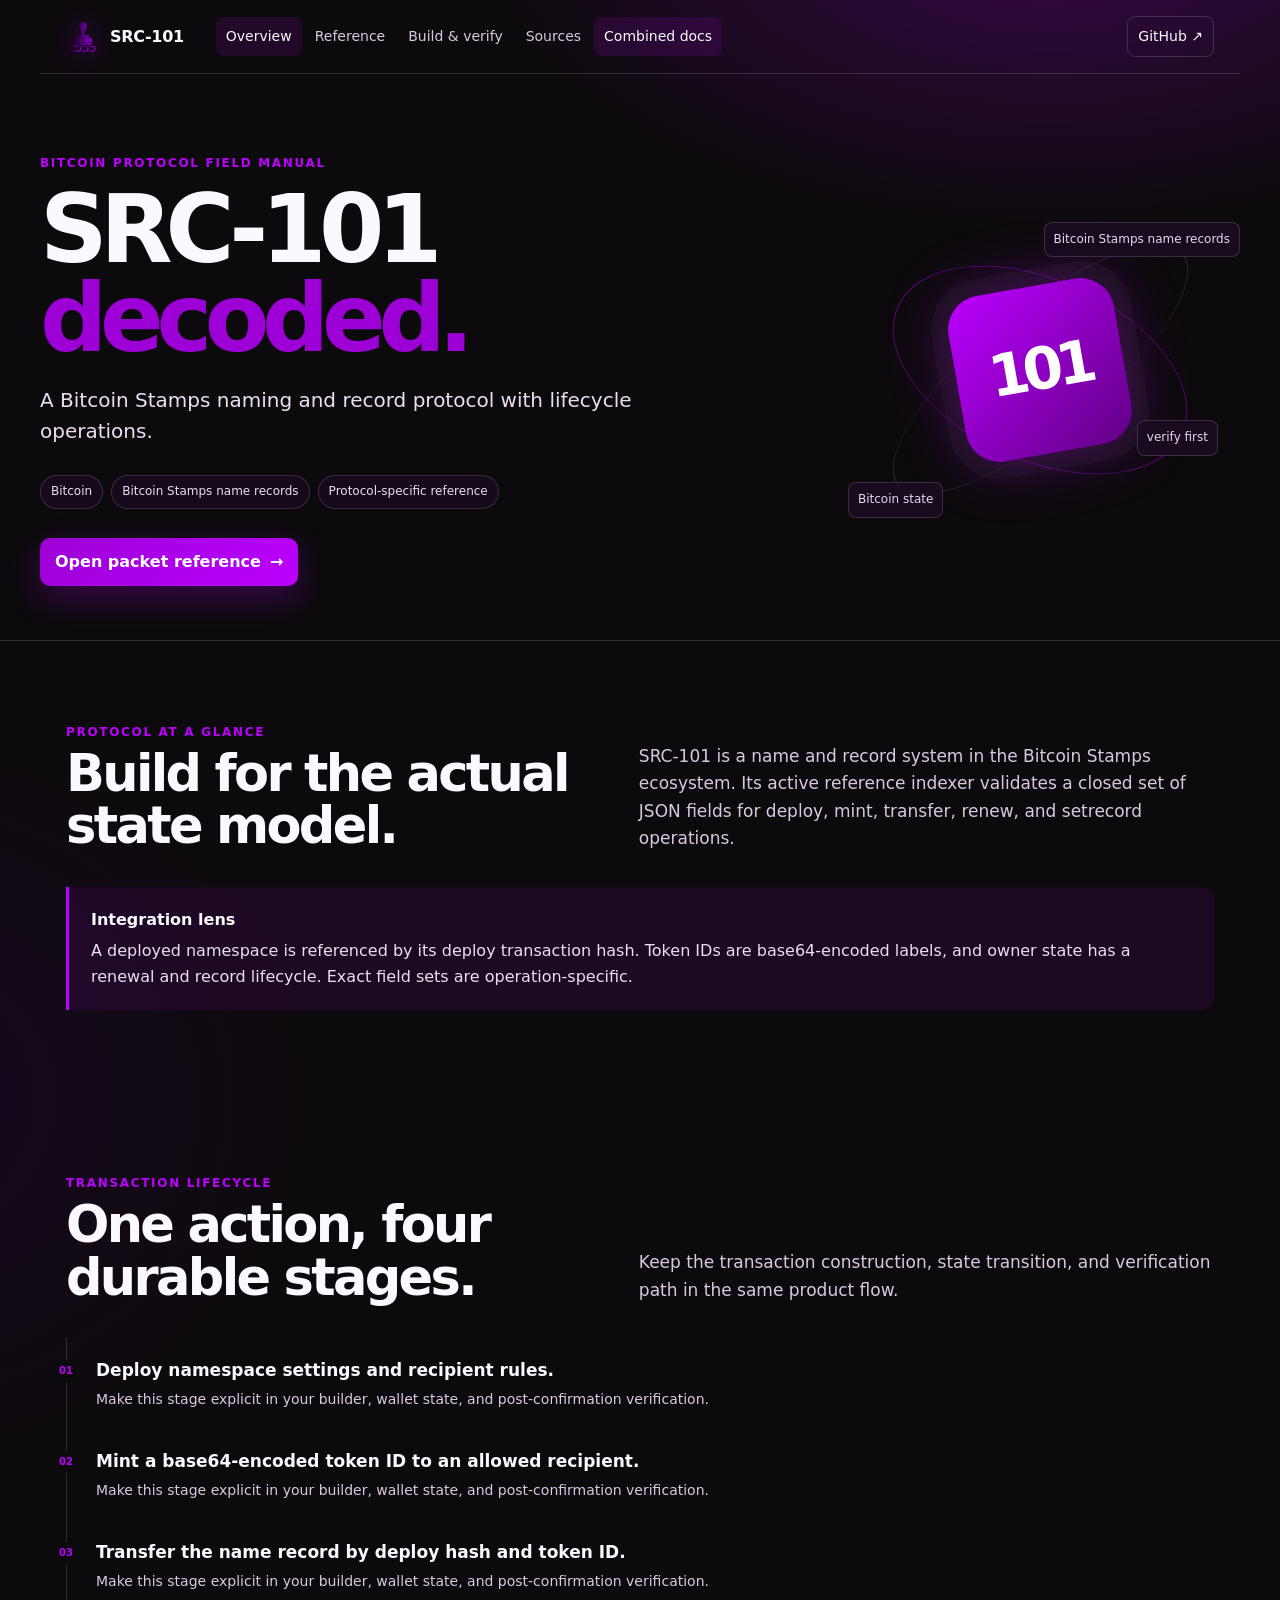
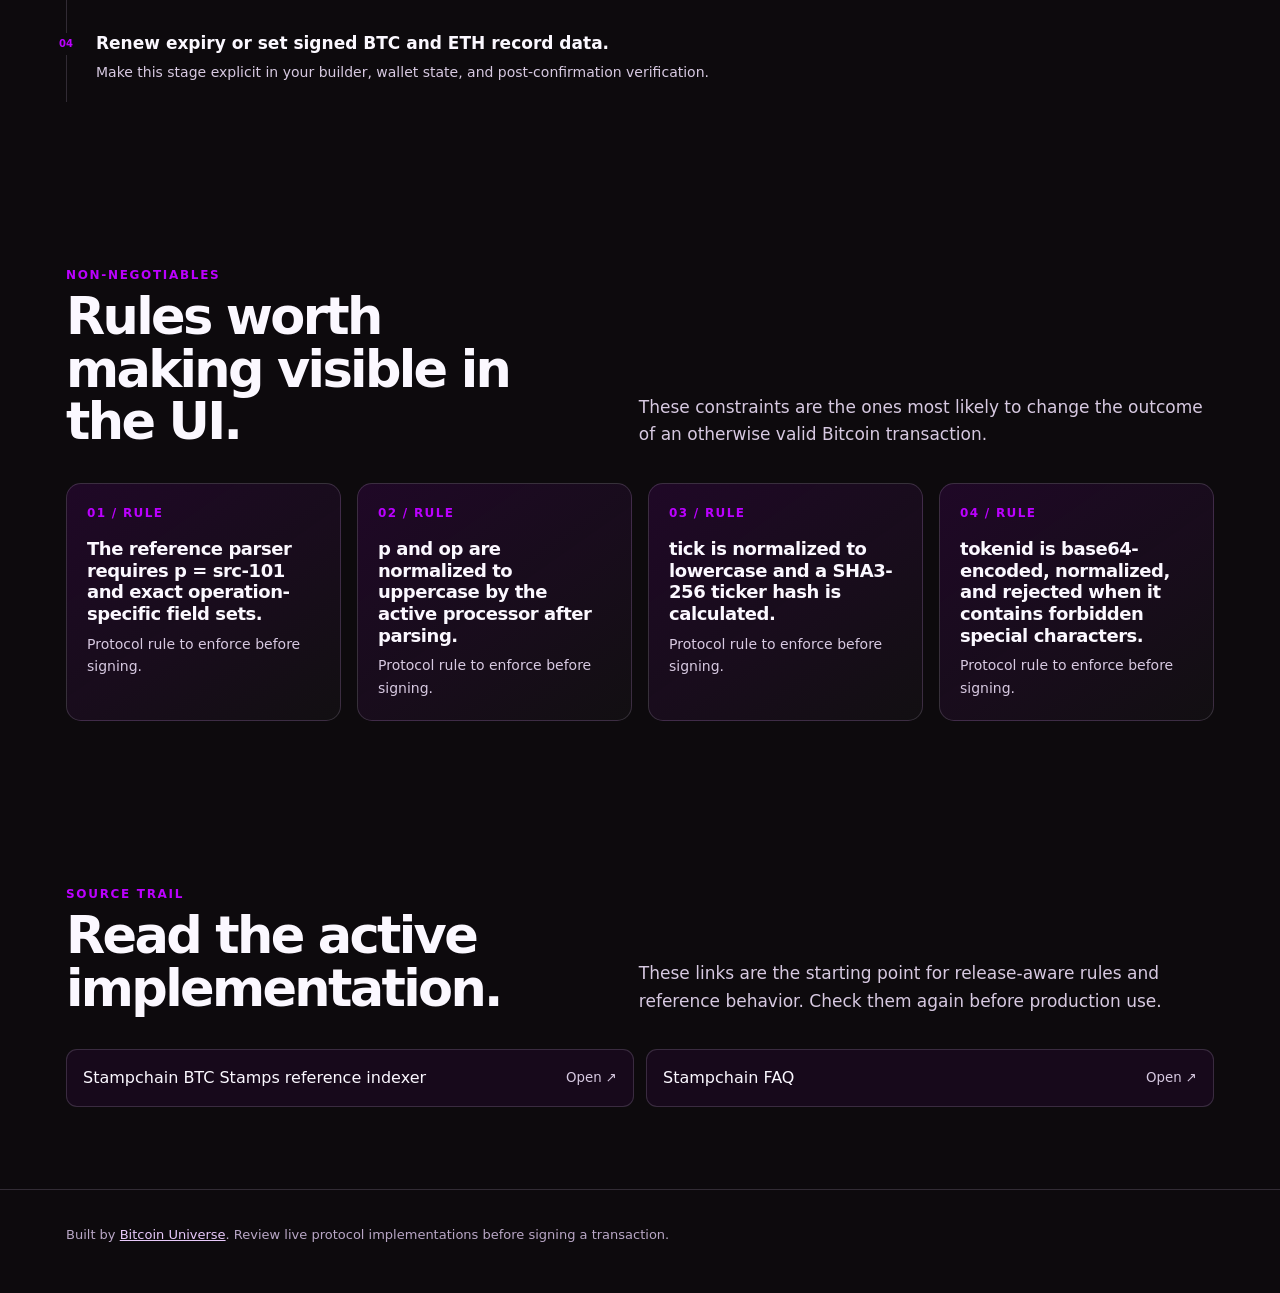
==== commit 70aa6423: "Refresh SRC-101 documentation branding" ====
--- a/index.html
+++ b/index.html
@@ -1,4 +1,2 @@
 <!doctype html>
-<html lang="en"><head><meta charset="utf-8"><meta name="viewport" content="width=device-width,initial-scale=1"><meta name="description" content="A Bitcoin Stamps naming and record protocol with lifecycle operations."><meta name="theme-color" content="#071016"><title>SRC-101 | Bitcoin Universe Docs</title><style>
-:root{--accent:hsl(318 88% 60%);--ink:#edf4f8;--muted:#9bb0bd;--paper:#071016;--panel:#0d1921;--line:rgba(214,239,247,.13);--soft:rgba(255,255,255,.045)}*{box-sizing:border-box}html{scroll-behavior:smooth}body{margin:0;color:var(--ink);background:radial-gradient(900px 480px at 82% -80px,hsla(318,90%,56%,.25),transparent 64%),radial-gradient(680px 540px at -12% 38%,hsla(36,82%,48%,.12),transparent 70%),var(--paper);font:16px/1.62 ui-sans-serif,system-ui,-apple-system,BlinkMacSystemFont,"Segoe UI",sans-serif}.top{height:74px;display:flex;gap:22px;align-items:center;max-width:1200px;margin:auto;padding:0 26px;border-bottom:1px solid var(--line);position:relative;z-index:4}.brand{display:flex;align-items:center;gap:10px;color:var(--ink);text-decoration:none;font-weight:760;letter-spacing:-.02em}.brand b{display:grid;place-items:center;width:30px;height:30px;border:1px solid color-mix(in srgb,var(--accent),white 25%);border-radius:9px;color:#081115;background:var(--accent);font-size:11px;box-shadow:0 0 30px color-mix(in srgb,var(--accent),transparent 65%)}nav{display:flex;gap:3px;margin-left:18px}nav a,.repo{color:var(--muted);text-decoration:none;padding:8px 10px;border-radius:8px;font-size:14px}nav a:hover,nav a.active{color:var(--ink);background:var(--soft)}.repo{margin-left:auto;border:1px solid var(--line);color:var(--ink)}.wrap{max-width:1200px;margin:auto;padding:0 26px}.hero{min-height:520px;padding:82px 0 56px;display:grid;grid-template-columns:minmax(0,1fr) 400px;gap:55px;align-items:center}.eyebrow{font-size:12px;letter-spacing:.14em;text-transform:uppercase;color:var(--accent);font-weight:800}.hero h1{font-size:clamp(48px,7.7vw,94px);letter-spacing:-.078em;line-height:.94;margin:13px 0 22px;max-width:720px}.hero p{color:#bed0da;font-size:20px;line-height:1.55;max-width:690px;margin:0}.chips{display:flex;flex-wrap:wrap;gap:8px;margin-top:28px}.chip{padding:6px 10px;border:1px solid var(--line);border-radius:999px;color:#c3d1d8;background:rgba(255,255,255,.025);font-size:12px}.cta{display:inline-flex;align-items:center;gap:9px;margin-top:29px;padding:11px 15px;background:var(--accent);color:#061118;text-decoration:none;font-weight:800;border-radius:10px;box-shadow:0 12px 32px color-mix(in srgb,var(--accent),transparent 77%)}.orbit{height:380px;position:relative;display:grid;place-items:center;isolation:isolate}.orbit:before,.orbit:after{content:"";position:absolute;border:1px solid color-mix(in srgb,var(--accent),transparent 55%);border-radius:50%;z-index:-1}.orbit:before{width:310px;height:310px;transform:rotate(24deg) scaleY(.58)}.orbit:after{width:365px;height:365px;border-color:var(--line);transform:rotate(-39deg) scaleY(.33)}.core{width:168px;height:168px;border-radius:34px;display:grid;place-items:center;background:linear-gradient(140deg,color-mix(in srgb,var(--accent),white 22%),var(--accent));color:#051014;font-size:58px;font-weight:900;letter-spacing:-.11em;box-shadow:0 0 0 17px rgba(255,255,255,.028),0 0 60px color-mix(in srgb,var(--accent),transparent 58%);transform:rotate(-10deg)}.node{position:absolute;border:1px solid var(--line);background:#0b1922;color:#c8d9e1;padding:7px 9px;border-radius:8px;font-size:12px}.node.one{top:42px;right:0}.node.two{bottom:42px;left:8px}.node.three{right:22px;bottom:104px}.divider{height:1px;background:var(--line)}section{padding:82px 0}.section-head{display:grid;grid-template-columns:minmax(0,1fr) minmax(0,1.1fr);gap:50px;margin-bottom:34px}.section-head h2{letter-spacing:-.052em;font-size:clamp(29px,4.1vw,51px);line-height:1.03;margin:6px 0 0}.section-head p{color:var(--muted);align-self:end;margin:0;font-size:17px}.grid{display:grid;gap:16px}.four{grid-template-columns:repeat(4,1fr)}.three{grid-template-columns:repeat(3,1fr)}.card{border:1px solid var(--line);background:linear-gradient(145deg,rgba(255,255,255,.055),rgba(255,255,255,.018));border-radius:15px;padding:20px;min-width:0}.card .number{color:var(--accent);font-size:12px;font-weight:800;letter-spacing:.11em}.card h3{font-size:18px;letter-spacing:-.025em;line-height:1.2;margin:15px 0 8px}.card p{color:var(--muted);font-size:14px;margin:0}.steps{counter-reset:step}.step{counter-increment:step;position:relative;padding:22px 17px 18px 29px;border-left:1px solid var(--line)}.step:before{content:counter(step,decimal-leading-zero);position:absolute;top:22px;left:-11px;color:var(--accent);font-size:10px;font-weight:900;background:var(--paper);padding:3px}.step h3{margin:0 0 7px;font-size:17px;line-height:1.25}.step p{margin:0;color:var(--muted);font-size:14px}.callout{border-left:3px solid var(--accent);border-radius:0 12px 12px 0;background:color-mix(in srgb,var(--accent),transparent 91%);padding:20px 22px;color:#ccdae0}.callout b{display:block;color:var(--ink);margin-bottom:5px}.packet{padding:0;overflow:hidden}.packet header{display:flex;align-items:center;justify-content:space-between;padding:13px 16px;border-bottom:1px solid var(--line);font-size:13px;font-weight:800}.packet button{background:transparent;color:var(--muted);border:1px solid var(--line);border-radius:6px;padding:4px 7px;cursor:pointer;font:inherit;font-size:11px}.packet button:hover{color:var(--ink)}pre{white-space:pre-wrap;overflow:auto;padding:18px;margin:0;color:#c5e7f3;font:13px/1.65 ui-monospace,SFMono-Regular,Consolas,monospace;background:#071219}.table-wrap{overflow:auto;border:1px solid var(--line);border-radius:14px}table{width:100%;border-collapse:collapse;min-width:690px;background:rgba(255,255,255,.018)}th,td{text-align:left;padding:14px 15px;border-bottom:1px solid var(--line);vertical-align:top}th{font-size:11px;letter-spacing:.1em;text-transform:uppercase;color:var(--accent);background:rgba(255,255,255,.025)}td{font-size:14px;color:#c0d0d8}td:first-child{font-family:ui-monospace,monospace;color:#ecf5f8;font-weight:700}tr:last-child td{border-bottom:0}.checklist{list-style:none;padding:0;margin:0;display:grid;gap:10px}.checklist li{display:flex;gap:11px;padding:13px 14px;border:1px solid var(--line);border-radius:10px;color:#c9d8de;background:rgba(255,255,255,.025)}.checklist li:before{content:'✓';display:grid;place-items:center;flex:0 0 20px;width:20px;height:20px;border-radius:50%;background:color-mix(in srgb,var(--accent),transparent 80%);color:var(--accent);font-weight:900}.sources{display:grid;grid-template-columns:repeat(2,minmax(0,1fr));gap:12px}.source{display:flex;align-items:center;justify-content:space-between;gap:16px;padding:15px 16px;border:1px solid var(--line);border-radius:11px;color:var(--ink);text-decoration:none;background:rgba(255,255,255,.025)}.source small{color:var(--muted);white-space:nowrap}.footer{padding:34px 0 48px;border-top:1px solid var(--line);color:#78909e;font-size:13px}.footer a{color:#b9cad0}.guide-list{display:grid;gap:0;counter-reset:guide}.guide-list article{counter-increment:guide;display:grid;grid-template-columns:62px 1fr;gap:18px;padding:24px 0;border-bottom:1px solid var(--line)}.guide-list article:before{content:counter(guide,decimal-leading-zero);color:var(--accent);font-weight:900;font-size:14px}.guide-list h3{margin:0 0 5px;font-size:19px;letter-spacing:-.025em}.guide-list p{margin:0;color:var(--muted)}.mini{font-size:13px;color:var(--muted)}@media(max-width:800px){.top{padding:0 16px;height:auto;min-height:66px;flex-wrap:wrap;gap:8px}.brand{margin-right:auto}nav{order:3;margin:0 -8px 7px;width:100%;overflow:auto}.repo{margin:0}.wrap{padding:0 17px}.hero{grid-template-columns:1fr;padding:56px 0 26px;gap:5px;min-height:0}.hero h1{font-size:58px}.orbit{height:230px;transform:scale(.72);margin:-28px}.section-head{grid-template-columns:1fr;gap:15px}.four,.three{grid-template-columns:1fr}.sources{grid-template-columns:1fr}section{padding:55px 0}}
-</style></head><body><header class="top"><a class="brand" href="index.html"><b>101</b><span>SRC-101</span></a><nav><a class="active" href="index.html">Overview</a><a class="" href="reference.html">Reference</a><a class="" href="guide.html">Build & verify</a><a href="#sources">Sources</a></nav><a class="repo" href="https://github.com/bitcoinuniverse/src-101-docs">GitHub ↗</a></header><main><div class="wrap hero"><div><div class="eyebrow">Bitcoin protocol field manual</div><h1>SRC-101<br><i style="font-style:normal;color:var(--accent)">decoded.</i></h1><p>A Bitcoin Stamps naming and record protocol with lifecycle operations.</p><div class="chips"><span class="chip">Bitcoin</span><span class="chip">Bitcoin Stamps name records</span><span class="chip">Protocol-specific reference</span></div><a class="cta" href="reference.html">Open packet reference <span>→</span></a></div><div class="orbit" aria-hidden="true"><div class="core">101</div><span class="node one">Bitcoin Stamps name records</span><span class="node two">Bitcoin state</span><span class="node three">verify first</span></div></div><div class="divider"></div><section><div class="wrap"><div class="section-head"><div><div class="eyebrow">Protocol at a glance</div><h2>Build for the actual state model.</h2></div><p>SRC-101 is a name and record system in the Bitcoin Stamps ecosystem. Its active reference indexer validates a closed set of JSON fields for deploy, mint, transfer, renew, and setrecord operations.</p></div><div class="callout"><b>Integration lens</b>A deployed namespace is referenced by its deploy transaction hash. Token IDs are base64-encoded labels, and owner state has a renewal and record lifecycle. Exact field sets are operation-specific.</div></div></section><section><div class="wrap"><div class="section-head"><div><div class="eyebrow">Transaction lifecycle</div><h2>One action, four durable stages.</h2></div><p>Keep the transaction construction, state transition, and verification path in the same product flow.</p></div><div class="steps"><article class="step"><h3>Deploy namespace settings and recipient rules.</h3><p>Make this stage explicit in your builder, wallet state, and post-confirmation verification.</p></article><article class="step"><h3>Mint a base64-encoded token ID to an allowed recipient.</h3><p>Make this stage explicit in your builder, wallet state, and post-confirmation verification.</p></article><article class="step"><h3>Transfer the name record by deploy hash and token ID.</h3><p>Make this stage explicit in your builder, wallet state, and post-confirmation verification.</p></article><article class="step"><h3>Renew expiry or set signed BTC and ETH record data.</h3><p>Make this stage explicit in your builder, wallet state, and post-confirmation verification.</p></article></div></div></section><section><div class="wrap"><div class="section-head"><div><div class="eyebrow">Non-negotiables</div><h2>Rules worth making visible in the UI.</h2></div><p>These constraints are the ones most likely to change the outcome of an otherwise valid Bitcoin transaction.</p></div><div class="grid four"><article class="card"><div class="number">01 / RULE</div><h3>The reference parser requires p = src-101 and exact operation-specific field sets.</h3><p>Protocol rule to enforce before signing.</p></article><article class="card"><div class="number">02 / RULE</div><h3>p and op are normalized to uppercase by the active processor after parsing.</h3><p>Protocol rule to enforce before signing.</p></article><article class="card"><div class="number">03 / RULE</div><h3>tick is normalized to lowercase and a SHA3-256 ticker hash is calculated.</h3><p>Protocol rule to enforce before signing.</p></article><article class="card"><div class="number">04 / RULE</div><h3>tokenid is base64-encoded, normalized, and rejected when it contains forbidden special characters.</h3><p>Protocol rule to enforce before signing.</p></article></div></div></section><section id="sources"><div class="wrap"><div class="section-head"><div><div class="eyebrow">Source trail</div><h2>Read the active implementation.</h2></div><p>These links are the starting point for release-aware rules and reference behavior. Check them again before production use.</p></div><div class="sources"><a class="source" href="https://github.com/stampchain-io/btc_stamps/blob/main/indexer/src/index_core/src101.py" target="_blank" rel="noreferrer"><span>Stampchain BTC Stamps reference indexer</span><small>Open ↗</small></a><a class="source" href="https://stampchain.io/faq" target="_blank" rel="noreferrer"><span>Stampchain FAQ</span><small>Open ↗</small></a></div></div></section></main><footer class="footer"><div class="wrap">Built by <a href="https://github.com/bitcoinuniverse">Bitcoin Universe</a>. Review live protocol implementations before signing a transaction.</div></footer><script>for(const b of document.querySelectorAll('[data-copy]'))b.addEventListener('click',async()=>{try{await navigator.clipboard.writeText(b.dataset.copy);const t=b.textContent;b.textContent='Copied';setTimeout(()=>b.textContent=t,1200)}catch{b.textContent='Select text'}})</script></body></html>+<html lang="en"><head><meta charset="utf-8"><meta name="viewport" content="width=device-width,initial-scale=1"><meta name="description" content="A Bitcoin Stamps naming and record protocol with lifecycle operations."><meta name="theme-color" content="#0d0a0d"><title>SRC-101 | Bitcoin Universe Docs</title><link rel="stylesheet" href="styles.css"></head><body><header class="top"><a class="brand" href="index.html"><img class="brand-stamp" src="assets/stampchain-logo-480.svg" alt="" aria-hidden="true"><span>SRC-101</span></a><nav><a class="active" href="index.html">Overview</a><a class="" href="reference.html">Reference</a><a class="" href="guide.html">Build & verify</a><a href="#sources">Sources</a><a class="combined" href="https://bitcoinuniverse.github.io/src-20/">Combined docs</a></nav><a class="repo" href="https://github.com/bitcoinuniverse/src-101">GitHub ↗</a></header><main><div class="wrap hero"><div><div class="eyebrow">Bitcoin protocol field manual</div><h1>SRC-101<br><i style="font-style:normal;color:var(--accent)">decoded.</i></h1><p>A Bitcoin Stamps naming and record protocol with lifecycle operations.</p><div class="chips"><span class="chip">Bitcoin</span><span class="chip">Bitcoin Stamps name records</span><span class="chip">Protocol-specific reference</span></div><a class="cta" href="reference.html">Open packet reference <span>→</span></a></div><div class="orbit" aria-hidden="true"><div class="core">101</div><span class="node one">Bitcoin Stamps name records</span><span class="node two">Bitcoin state</span><span class="node three">verify first</span></div></div><div class="divider"></div><section><div class="wrap"><div class="section-head"><div><div class="eyebrow">Protocol at a glance</div><h2>Build for the actual state model.</h2></div><p>SRC-101 is a name and record system in the Bitcoin Stamps ecosystem. Its active reference indexer validates a closed set of JSON fields for deploy, mint, transfer, renew, and setrecord operations.</p></div><div class="callout"><b>Integration lens</b>A deployed namespace is referenced by its deploy transaction hash. Token IDs are base64-encoded labels, and owner state has a renewal and record lifecycle. Exact field sets are operation-specific.</div></div></section><section><div class="wrap"><div class="section-head"><div><div class="eyebrow">Transaction lifecycle</div><h2>One action, four durable stages.</h2></div><p>Keep the transaction construction, state transition, and verification path in the same product flow.</p></div><div class="steps"><article class="step"><h3>Deploy namespace settings and recipient rules.</h3><p>Make this stage explicit in your builder, wallet state, and post-confirmation verification.</p></article><article class="step"><h3>Mint a base64-encoded token ID to an allowed recipient.</h3><p>Make this stage explicit in your builder, wallet state, and post-confirmation verification.</p></article><article class="step"><h3>Transfer the name record by deploy hash and token ID.</h3><p>Make this stage explicit in your builder, wallet state, and post-confirmation verification.</p></article><article class="step"><h3>Renew expiry or set signed BTC and ETH record data.</h3><p>Make this stage explicit in your builder, wallet state, and post-confirmation verification.</p></article></div></div></section><section><div class="wrap"><div class="section-head"><div><div class="eyebrow">Non-negotiables</div><h2>Rules worth making visible in the UI.</h2></div><p>These constraints are the ones most likely to change the outcome of an otherwise valid Bitcoin transaction.</p></div><div class="grid four"><article class="card"><div class="number">01 / RULE</div><h3>The reference parser requires p = src-101 and exact operation-specific field sets.</h3><p>Protocol rule to enforce before signing.</p></article><article class="card"><div class="number">02 / RULE</div><h3>p and op are normalized to uppercase by the active processor after parsing.</h3><p>Protocol rule to enforce before signing.</p></article><article class="card"><div class="number">03 / RULE</div><h3>tick is normalized to lowercase and a SHA3-256 ticker hash is calculated.</h3><p>Protocol rule to enforce before signing.</p></article><article class="card"><div class="number">04 / RULE</div><h3>tokenid is base64-encoded, normalized, and rejected when it contains forbidden special characters.</h3><p>Protocol rule to enforce before signing.</p></article></div></div></section><section id="sources"><div class="wrap"><div class="section-head"><div><div class="eyebrow">Source trail</div><h2>Read the active implementation.</h2></div><p>These links are the starting point for release-aware rules and reference behavior. Check them again before production use.</p></div><div class="sources"><a class="source" href="https://github.com/stampchain-io/btc_stamps/blob/main/indexer/src/index_core/src101.py" target="_blank" rel="noreferrer"><span>Stampchain BTC Stamps reference indexer</span><small>Open ↗</small></a><a class="source" href="https://stampchain.io/faq" target="_blank" rel="noreferrer"><span>Stampchain FAQ</span><small>Open ↗</small></a></div></div></section></main><footer class="footer"><div class="wrap">Built by <a href="https://github.com/bitcoinuniverse">Bitcoin Universe</a>. Review live protocol implementations before signing a transaction.</div></footer><script>for(const b of document.querySelectorAll('[data-copy]'))b.addEventListener('click',async()=>{try{await navigator.clipboard.writeText(b.dataset.copy);const t=b.textContent;b.textContent='Copied';setTimeout(()=>b.textContent=t,1200)}catch{b.textContent='Select text'}})</script></body></html>
--- a/styles.css
+++ b/styles.css
@@ -0,0 +1,262 @@
+:root {
+  --accent: #9d00d6;
+  --accent-strong: #bb00ff;
+  --ink: #fbf8ff;
+  --muted: #d7c9e1;
+  --paper: #0d0a0d;
+  --panel: #190c20;
+  --panel-deep: #120716;
+  --line: rgba(232, 210, 247, 0.17);
+  --soft: rgba(255, 255, 255, 0.06);
+  color-scheme: dark;
+}
+
+* { box-sizing: border-box; }
+
+html { scroll-behavior: smooth; }
+
+body {
+  margin: 0;
+  color: var(--ink);
+  background:
+    radial-gradient(900px 480px at 82% -80px, rgba(157, 0, 214, 0.3), transparent 64%),
+    radial-gradient(680px 540px at -12% 38%, rgba(68, 0, 102, 0.25), transparent 70%),
+    var(--paper);
+  font: 16px/1.62 ui-sans-serif, system-ui, -apple-system, BlinkMacSystemFont, "Segoe UI", sans-serif;
+}
+
+a { color: #e8c9fa; }
+
+:where(a, button, summary, [tabindex]):focus-visible {
+  outline: 3px solid #e8c9fa;
+  outline-offset: 3px;
+}
+
+.top {
+  min-height: 74px;
+  display: flex;
+  gap: 18px;
+  align-items: center;
+  max-width: 1200px;
+  margin: auto;
+  padding: 0 26px;
+  border-bottom: 1px solid var(--line);
+  position: relative;
+  z-index: 4;
+}
+
+.brand {
+  display: flex;
+  align-items: center;
+  gap: 10px;
+  color: var(--ink);
+  text-decoration: none;
+  font-weight: 800;
+  letter-spacing: -0.02em;
+}
+
+.brand-stamp {
+  width: 34px;
+  height: 34px;
+  filter: drop-shadow(0 0 14px rgba(187, 0, 255, 0.4));
+}
+
+nav { display: flex; gap: 3px; margin-left: 14px; }
+
+nav a,
+.repo {
+  color: var(--muted);
+  text-decoration: none;
+  padding: 8px 10px;
+  border-radius: 8px;
+  font-size: 14px;
+}
+
+nav a:hover,
+nav a.active,
+nav a.combined,
+.repo:hover {
+  color: var(--ink);
+  background: rgba(187, 0, 255, 0.12);
+}
+
+.repo {
+  margin-left: auto;
+  border: 1px solid var(--line);
+  color: var(--ink);
+}
+
+.wrap { max-width: 1200px; margin: auto; padding: 0 26px; }
+
+.hero {
+  min-height: 500px;
+  padding: 80px 0 54px;
+  display: grid;
+  grid-template-columns: minmax(0, 1fr) 400px;
+  gap: 55px;
+  align-items: center;
+}
+
+.eyebrow {
+  color: var(--accent-strong);
+  font-size: 12px;
+  letter-spacing: 0.14em;
+  text-transform: uppercase;
+  font-weight: 800;
+}
+
+.hero h1 {
+  font-size: clamp(48px, 7.7vw, 94px);
+  letter-spacing: -0.078em;
+  line-height: 0.94;
+  margin: 13px 0 22px;
+  max-width: 720px;
+}
+
+.hero p { color: #eadff0; font-size: 20px; line-height: 1.55; max-width: 690px; margin: 0; }
+
+.chips { display: flex; flex-wrap: wrap; gap: 8px; margin-top: 28px; }
+
+.chip {
+  padding: 6px 10px;
+  border: 1px solid var(--line);
+  border-radius: 999px;
+  color: #eadff0;
+  background: rgba(157, 0, 214, 0.08);
+  font-size: 12px;
+}
+
+.cta {
+  display: inline-flex;
+  align-items: center;
+  gap: 9px;
+  margin-top: 29px;
+  padding: 11px 15px;
+  background: linear-gradient(135deg, var(--accent), var(--accent-strong));
+  color: #fff;
+  text-decoration: none;
+  font-weight: 800;
+  border-radius: 10px;
+  box-shadow: 0 12px 32px rgba(157, 0, 214, 0.3);
+}
+
+.cta:hover { color: #fff; transform: translateY(-1px); }
+
+.orbit { height: 380px; position: relative; display: grid; place-items: center; isolation: isolate; }
+
+.orbit::before,
+.orbit::after {
+  content: "";
+  position: absolute;
+  border: 1px solid rgba(187, 0, 255, 0.45);
+  border-radius: 50%;
+  z-index: -1;
+}
+
+.orbit::before { width: 310px; height: 310px; transform: rotate(24deg) scaleY(0.58); }
+.orbit::after { width: 365px; height: 365px; border-color: var(--line); transform: rotate(-39deg) scaleY(0.33); }
+
+.core {
+  width: 168px;
+  height: 168px;
+  border-radius: 34px;
+  display: grid;
+  place-items: center;
+  background: linear-gradient(140deg, #bb00ff, #610085);
+  color: #fff;
+  font-size: 58px;
+  font-weight: 900;
+  letter-spacing: -0.11em;
+  box-shadow: 0 0 0 17px rgba(255, 255, 255, 0.028), 0 0 60px rgba(187, 0, 255, 0.35);
+  transform: rotate(-10deg);
+}
+
+.node {
+  position: absolute;
+  border: 1px solid var(--line);
+  background: rgba(25, 12, 32, 0.92);
+  color: #e6d9ef;
+  padding: 7px 9px;
+  border-radius: 8px;
+  font-size: 12px;
+}
+
+.node.one { top: 42px; right: 0; }
+.node.two { bottom: 42px; left: 8px; }
+.node.three { right: 22px; bottom: 104px; }
+.divider { height: 1px; background: var(--line); }
+section { padding: 82px 0; }
+
+.section-head { display: grid; grid-template-columns: minmax(0, 1fr) minmax(0, 1.1fr); gap: 50px; margin-bottom: 34px; }
+.section-head h2 { letter-spacing: -0.052em; font-size: clamp(29px, 4.1vw, 51px); line-height: 1.03; margin: 6px 0 0; }
+.section-head p { color: var(--muted); align-self: end; margin: 0; font-size: 17px; }
+.grid { display: grid; gap: 16px; }
+.four { grid-template-columns: repeat(4, 1fr); }
+.three { grid-template-columns: repeat(3, 1fr); }
+
+.card {
+  border: 1px solid var(--line);
+  background: linear-gradient(145deg, rgba(157, 0, 214, 0.13), rgba(255, 255, 255, 0.025));
+  border-radius: 15px;
+  padding: 20px;
+  min-width: 0;
+}
+
+.card .number { color: var(--accent-strong); font-size: 12px; font-weight: 800; letter-spacing: 0.11em; }
+.card h3 { font-size: 18px; letter-spacing: -0.025em; line-height: 1.2; margin: 15px 0 8px; }
+.card p { color: var(--muted); font-size: 14px; margin: 0; }
+.steps { counter-reset: step; }
+.step { counter-increment: step; position: relative; padding: 22px 17px 18px 29px; border-left: 1px solid var(--line); }
+.step::before { content: counter(step, decimal-leading-zero); position: absolute; top: 22px; left: -11px; color: var(--accent-strong); font-size: 10px; font-weight: 900; background: var(--paper); padding: 3px; }
+.step h3 { margin: 0 0 7px; font-size: 17px; line-height: 1.25; }
+.step p { margin: 0; color: var(--muted); font-size: 14px; }
+
+.callout { border-left: 3px solid var(--accent-strong); border-radius: 0 12px 12px 0; background: rgba(157, 0, 214, 0.1); padding: 20px 22px; color: #eadff0; }
+.callout b { display: block; color: var(--ink); margin-bottom: 5px; }
+.packet { padding: 0; overflow: hidden; }
+.packet header { display: flex; align-items: center; justify-content: space-between; padding: 13px 16px; border-bottom: 1px solid var(--line); font-size: 13px; font-weight: 800; }
+.packet button { background: transparent; color: #e8c9fa; border: 1px solid var(--line); border-radius: 6px; padding: 4px 7px; cursor: pointer; font: inherit; font-size: 11px; }
+.packet button:hover { color: #fff; background: rgba(187, 0, 255, 0.12); }
+pre { white-space: pre-wrap; overflow: auto; padding: 18px; margin: 0; color: #f0d5ff; font: 13px/1.65 ui-monospace, SFMono-Regular, Consolas, monospace; background: var(--panel-deep); }
+.table-wrap { overflow: auto; border: 1px solid var(--line); border-radius: 14px; }
+table { width: 100%; border-collapse: collapse; min-width: 690px; background: rgba(157, 0, 214, 0.055); }
+th, td { text-align: left; padding: 14px 15px; border-bottom: 1px solid var(--line); vertical-align: top; }
+th { font-size: 11px; letter-spacing: 0.1em; text-transform: uppercase; color: var(--accent-strong); background: rgba(157, 0, 214, 0.1); }
+td { font-size: 14px; color: #e0d3e8; }
+td:first-child { font-family: ui-monospace, monospace; color: var(--ink); font-weight: 700; }
+tr:last-child td { border-bottom: 0; }
+.checklist { list-style: none; padding: 0; margin: 0; display: grid; gap: 10px; }
+.checklist li { display: flex; gap: 11px; padding: 13px 14px; border: 1px solid var(--line); border-radius: 10px; color: #eadff0; background: rgba(157, 0, 214, 0.06); }
+.checklist li::before { content: "+"; display: grid; place-items: center; flex: 0 0 20px; width: 20px; height: 20px; border-radius: 50%; background: rgba(187, 0, 255, 0.2); color: #f1d6ff; font-weight: 900; }
+.sources { display: grid; grid-template-columns: repeat(2, minmax(0, 1fr)); gap: 12px; }
+.source { display: flex; align-items: center; justify-content: space-between; gap: 16px; padding: 15px 16px; border: 1px solid var(--line); border-radius: 11px; color: var(--ink); text-decoration: none; background: rgba(157, 0, 214, 0.07); }
+.source:hover { color: #fff; border-color: rgba(187, 0, 255, 0.62); }
+.source small { color: var(--muted); white-space: nowrap; }
+.footer { padding: 34px 0 48px; border-top: 1px solid var(--line); color: #b9a7c6; font-size: 13px; }
+.footer a { color: #e8c9fa; }
+.guide-list { display: grid; gap: 0; counter-reset: guide; }
+.guide-list article { counter-increment: guide; display: grid; grid-template-columns: 62px 1fr; gap: 18px; padding: 24px 0; border-bottom: 1px solid var(--line); }
+.guide-list article::before { content: counter(guide, decimal-leading-zero); color: var(--accent-strong); font-weight: 900; font-size: 14px; }
+.guide-list h3 { margin: 0 0 5px; font-size: 19px; letter-spacing: -0.025em; }
+.guide-list p { margin: 0; color: var(--muted); }
+.mini { font-size: 13px; color: var(--muted); }
+
+@media (max-width: 800px) {
+  .top { padding: 0 16px; min-height: 66px; flex-wrap: wrap; gap: 8px; }
+  .brand { margin-right: auto; }
+  nav { order: 3; margin: 0 -8px 7px; width: 100%; overflow: auto; }
+  .repo { margin: 0; }
+  .wrap { padding: 0 17px; }
+  .hero { grid-template-columns: 1fr; padding: 56px 0 26px; gap: 5px; min-height: 0; }
+  .hero h1 { font-size: 58px; }
+  .orbit { height: 230px; transform: scale(0.72); margin: -28px; }
+  .section-head { grid-template-columns: 1fr; gap: 15px; }
+  .four, .three { grid-template-columns: 1fr; }
+  .sources { grid-template-columns: 1fr; }
+  section { padding: 55px 0; }
+}
+
+@media (prefers-reduced-motion: reduce) {
+  html { scroll-behavior: auto; }
+  *, *::before, *::after { transition-duration: 0.01ms !important; animation-duration: 0.01ms !important; animation-iteration-count: 1 !important; }
+}
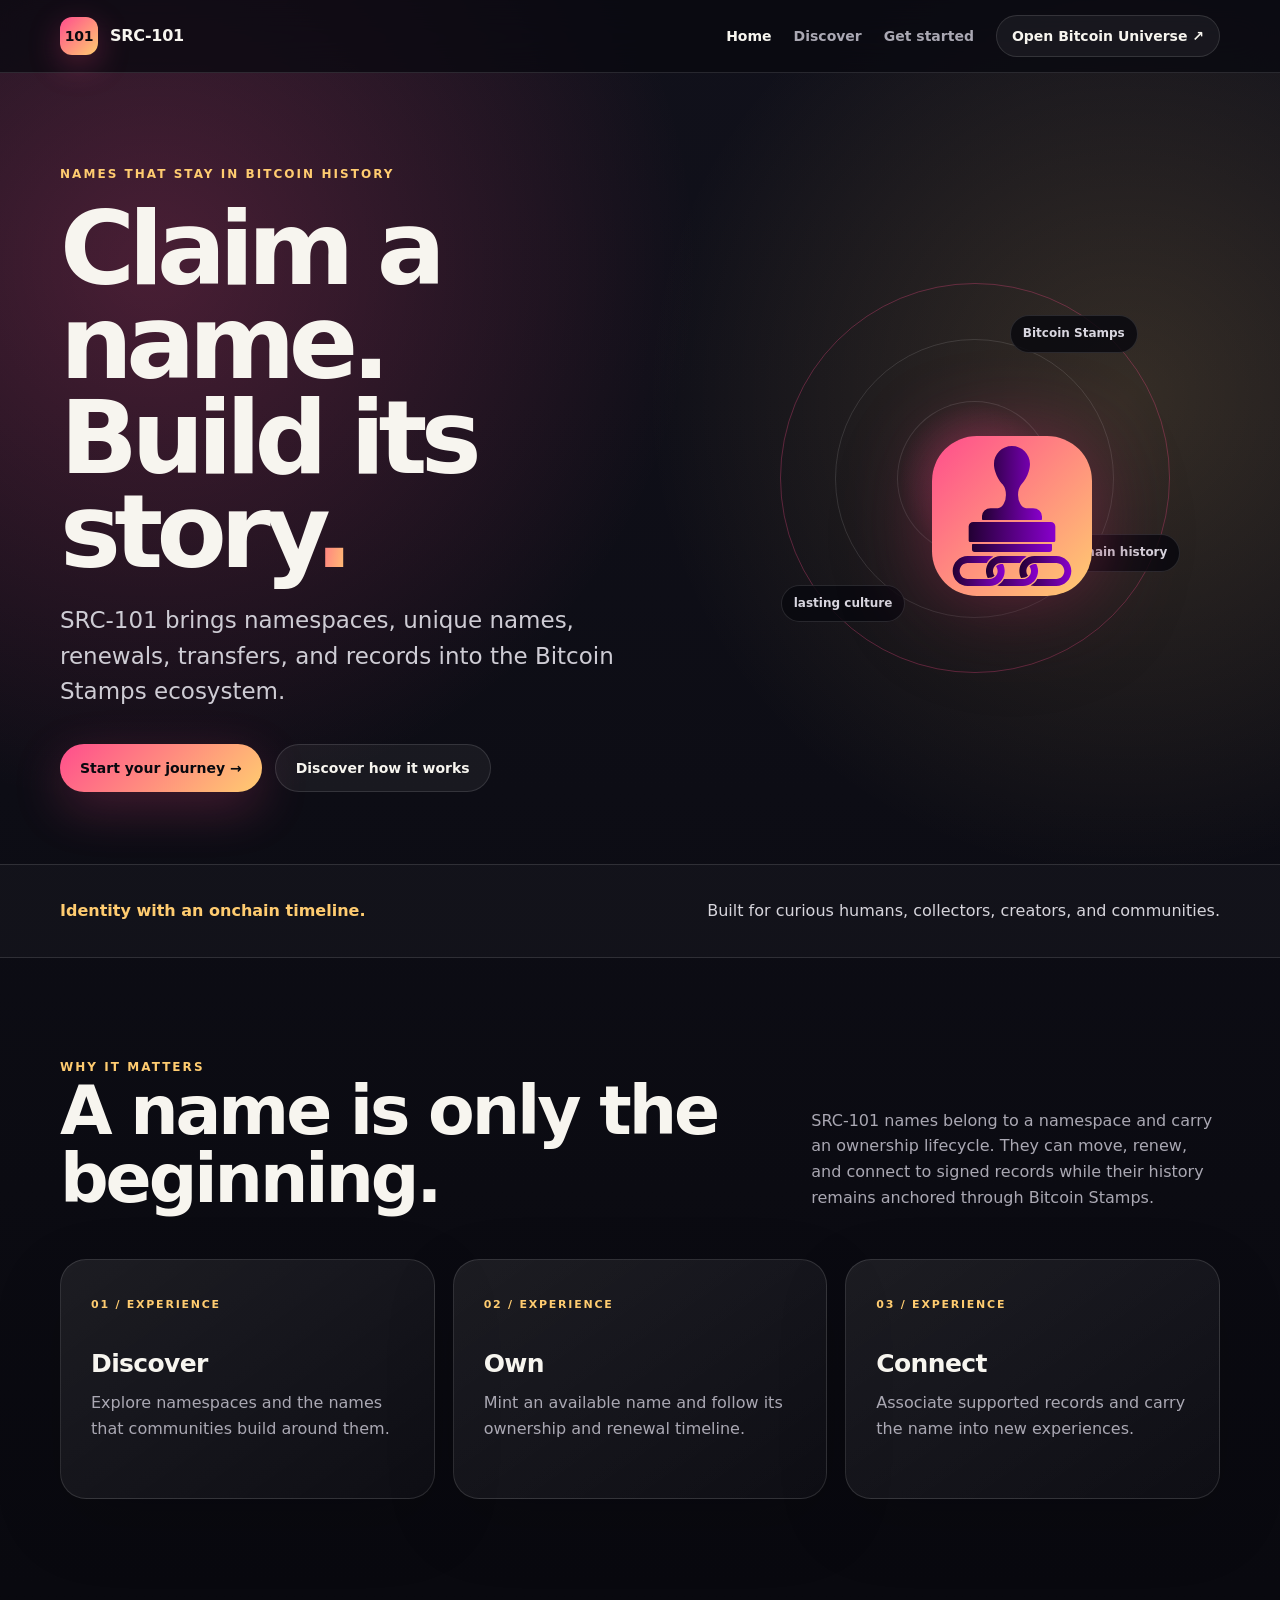
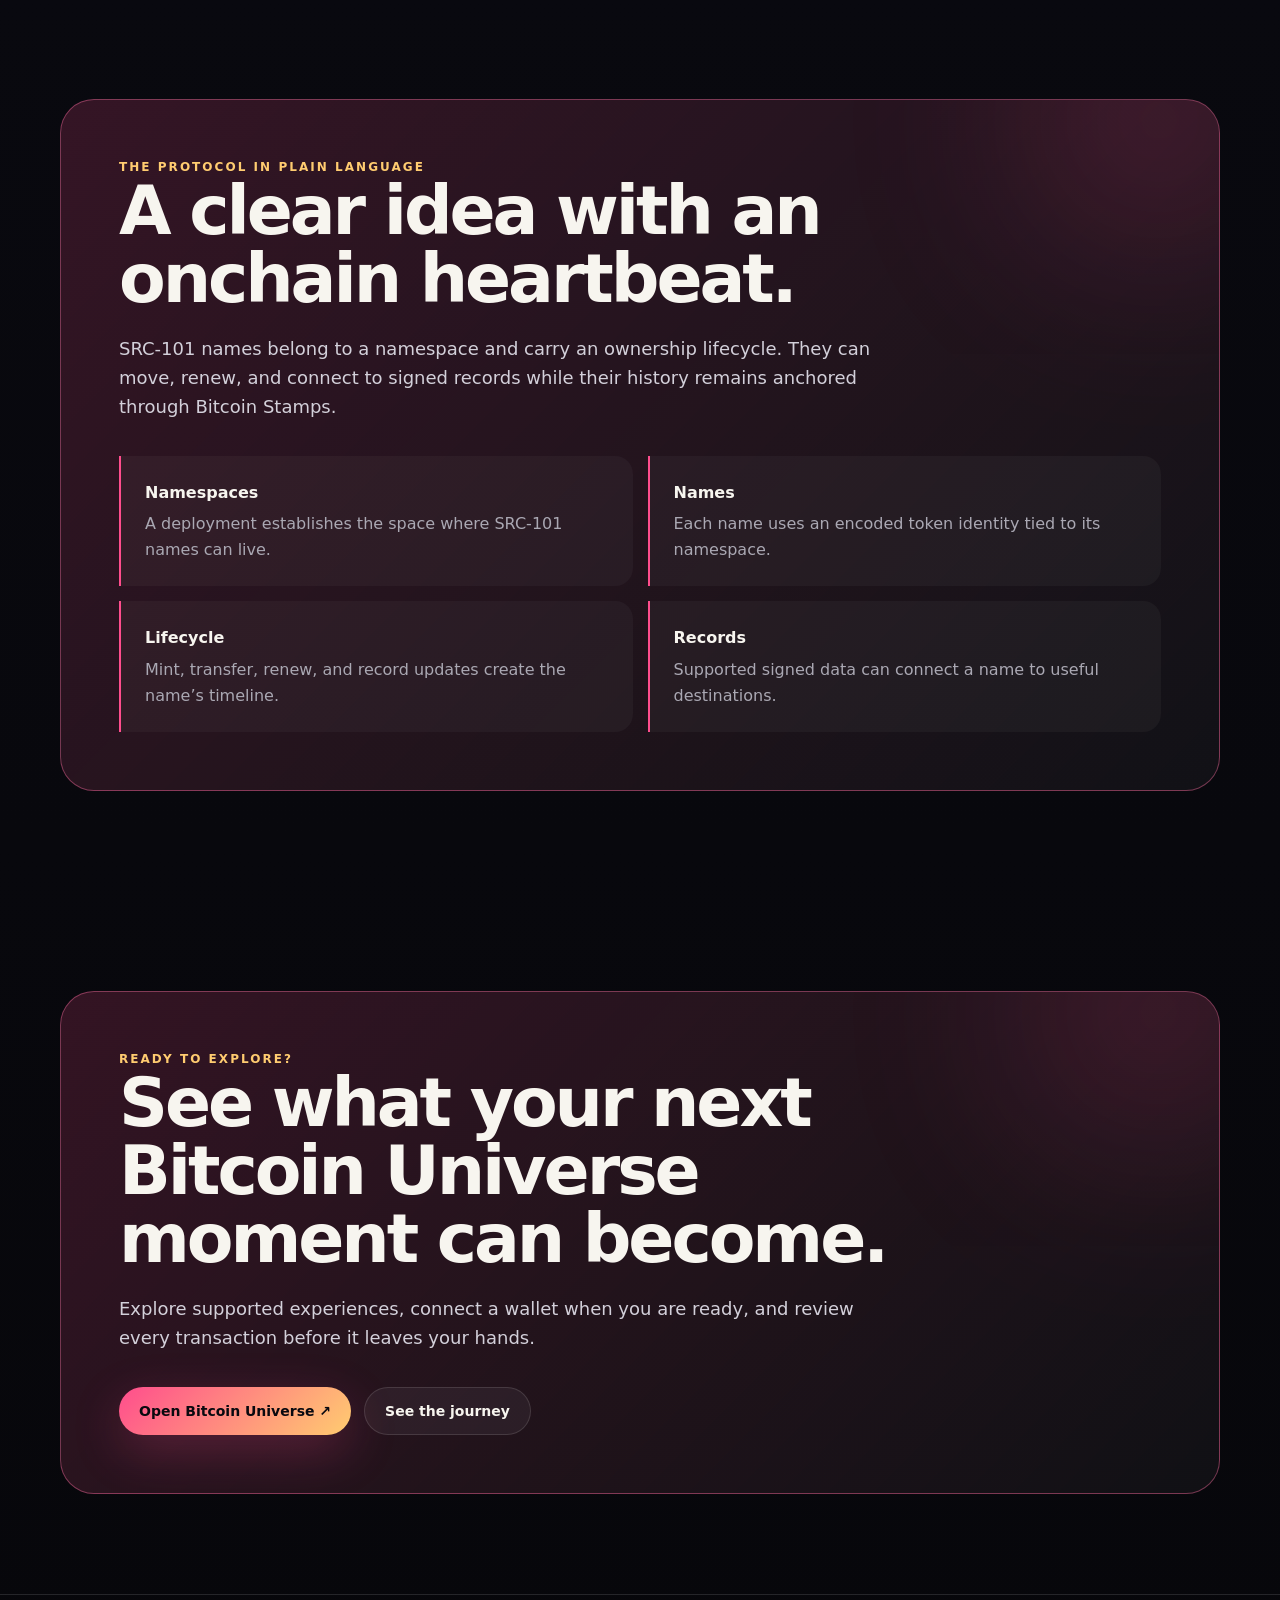
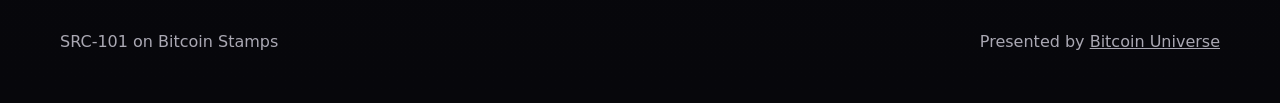
==== commit ad3fb9f7: "docs: make the public experience user-first" ====
--- a/index.html
+++ b/index.html
@@ -1,2 +1,23 @@
 <!doctype html>
-<html lang="en"><head><meta charset="utf-8"><meta name="viewport" content="width=device-width,initial-scale=1"><meta name="description" content="A Bitcoin Stamps naming and record protocol with lifecycle operations."><meta name="theme-color" content="#0d0a0d"><title>SRC-101 | Bitcoin Universe Docs</title><link rel="stylesheet" href="styles.css"></head><body><header class="top"><a class="brand" href="index.html"><img class="brand-stamp" src="assets/stampchain-logo-480.svg" alt="" aria-hidden="true"><span>SRC-101</span></a><nav><a class="active" href="index.html">Overview</a><a class="" href="reference.html">Reference</a><a class="" href="guide.html">Build & verify</a><a href="#sources">Sources</a><a class="combined" href="https://bitcoinuniverse.github.io/src-20/">Combined docs</a></nav><a class="repo" href="https://github.com/bitcoinuniverse/src-101">GitHub ↗</a></header><main><div class="wrap hero"><div><div class="eyebrow">Bitcoin protocol field manual</div><h1>SRC-101<br><i style="font-style:normal;color:var(--accent)">decoded.</i></h1><p>A Bitcoin Stamps naming and record protocol with lifecycle operations.</p><div class="chips"><span class="chip">Bitcoin</span><span class="chip">Bitcoin Stamps name records</span><span class="chip">Protocol-specific reference</span></div><a class="cta" href="reference.html">Open packet reference <span>→</span></a></div><div class="orbit" aria-hidden="true"><div class="core">101</div><span class="node one">Bitcoin Stamps name records</span><span class="node two">Bitcoin state</span><span class="node three">verify first</span></div></div><div class="divider"></div><section><div class="wrap"><div class="section-head"><div><div class="eyebrow">Protocol at a glance</div><h2>Build for the actual state model.</h2></div><p>SRC-101 is a name and record system in the Bitcoin Stamps ecosystem. Its active reference indexer validates a closed set of JSON fields for deploy, mint, transfer, renew, and setrecord operations.</p></div><div class="callout"><b>Integration lens</b>A deployed namespace is referenced by its deploy transaction hash. Token IDs are base64-encoded labels, and owner state has a renewal and record lifecycle. Exact field sets are operation-specific.</div></div></section><section><div class="wrap"><div class="section-head"><div><div class="eyebrow">Transaction lifecycle</div><h2>One action, four durable stages.</h2></div><p>Keep the transaction construction, state transition, and verification path in the same product flow.</p></div><div class="steps"><article class="step"><h3>Deploy namespace settings and recipient rules.</h3><p>Make this stage explicit in your builder, wallet state, and post-confirmation verification.</p></article><article class="step"><h3>Mint a base64-encoded token ID to an allowed recipient.</h3><p>Make this stage explicit in your builder, wallet state, and post-confirmation verification.</p></article><article class="step"><h3>Transfer the name record by deploy hash and token ID.</h3><p>Make this stage explicit in your builder, wallet state, and post-confirmation verification.</p></article><article class="step"><h3>Renew expiry or set signed BTC and ETH record data.</h3><p>Make this stage explicit in your builder, wallet state, and post-confirmation verification.</p></article></div></div></section><section><div class="wrap"><div class="section-head"><div><div class="eyebrow">Non-negotiables</div><h2>Rules worth making visible in the UI.</h2></div><p>These constraints are the ones most likely to change the outcome of an otherwise valid Bitcoin transaction.</p></div><div class="grid four"><article class="card"><div class="number">01 / RULE</div><h3>The reference parser requires p = src-101 and exact operation-specific field sets.</h3><p>Protocol rule to enforce before signing.</p></article><article class="card"><div class="number">02 / RULE</div><h3>p and op are normalized to uppercase by the active processor after parsing.</h3><p>Protocol rule to enforce before signing.</p></article><article class="card"><div class="number">03 / RULE</div><h3>tick is normalized to lowercase and a SHA3-256 ticker hash is calculated.</h3><p>Protocol rule to enforce before signing.</p></article><article class="card"><div class="number">04 / RULE</div><h3>tokenid is base64-encoded, normalized, and rejected when it contains forbidden special characters.</h3><p>Protocol rule to enforce before signing.</p></article></div></div></section><section id="sources"><div class="wrap"><div class="section-head"><div><div class="eyebrow">Source trail</div><h2>Read the active implementation.</h2></div><p>These links are the starting point for release-aware rules and reference behavior. Check them again before production use.</p></div><div class="sources"><a class="source" href="https://github.com/stampchain-io/btc_stamps/blob/main/indexer/src/index_core/src101.py" target="_blank" rel="noreferrer"><span>Stampchain BTC Stamps reference indexer</span><small>Open ↗</small></a><a class="source" href="https://stampchain.io/faq" target="_blank" rel="noreferrer"><span>Stampchain FAQ</span><small>Open ↗</small></a></div></div></section></main><footer class="footer"><div class="wrap">Built by <a href="https://github.com/bitcoinuniverse">Bitcoin Universe</a>. Review live protocol implementations before signing a transaction.</div></footer><script>for(const b of document.querySelectorAll('[data-copy]'))b.addEventListener('click',async()=>{try{await navigator.clipboard.writeText(b.dataset.copy);const t=b.textContent;b.textContent='Copied';setTimeout(()=>b.textContent=t,1200)}catch{b.textContent='Select text'}})</script></body></html>+<html lang="en">
+<head>
+  <meta charset="utf-8">
+  <meta name="viewport" content="width=device-width,initial-scale=1">
+  <title>SRC-101 — Names that stay in Bitcoin history</title>
+  <meta name="description" content="SRC-101 brings namespaces, unique names, renewals, transfers, and records into the Bitcoin Stamps ecosystem.">
+  <meta name="theme-color" content="#09090f">
+  <link rel="stylesheet" href="styles.css">
+</head>
+<body style="--accent:#ff4d8d;--accent-2:#ffcc70">
+<div class="topbar"><div class="wrap nav"><a class="brand" href="index.html"><span class="brand-mark">101</span><span>SRC-101</span></a><nav class="nav-links" aria-label="Main navigation"><a href="index.html" aria-current="page">Home</a><a href="reference.html">Discover</a><a href="guide.html">Get started</a><a class="nav-cta" href="https://inscribe.bitcoinuniverse.io/">Open Bitcoin Universe ↗</a></nav></div></div>
+<main>
+  <div class="wrap hero">
+    <div><div class="eyebrow">Names that stay in Bitcoin history</div><h1>Claim a name. Build its story<span class="gradient">.</span></h1><p class="lede">SRC-101 brings namespaces, unique names, renewals, transfers, and records into the Bitcoin Stamps ecosystem.</p><div class="actions"><a class="button primary" href="guide.html">Start your journey →</a><a class="button secondary" href="reference.html">Discover how it works</a></div></div>
+    <div class="hero-art"><div class="orbit"><img class="logo-art core" src="assets/stampchain-logo-480.svg" alt=""><span class="spark one">Bitcoin Stamps</span><span class="spark two">lasting culture</span><span class="spark three">onchain history</span></div></div>
+  </div>
+  <div class="band"><div class="wrap band-inner"><strong>Identity with an onchain timeline.</strong><span>Built for curious humans, collectors, creators, and communities.</span></div></div>
+  <section><div class="wrap"><div class="section-head"><div><div class="eyebrow">Why it matters</div><h2>A name is only the beginning.</h2></div><p>SRC-101 names belong to a namespace and carry an ownership lifecycle. They can move, renew, and connect to signed records while their history remains anchored through Bitcoin Stamps.</p></div><div class="grid"><article class="card"><span class="num">01 / EXPERIENCE</span><h3>Discover</h3><p>Explore namespaces and the names that communities build around them.</p></article><article class="card"><span class="num">02 / EXPERIENCE</span><h3>Own</h3><p>Mint an available name and follow its ownership and renewal timeline.</p></article><article class="card"><span class="num">03 / EXPERIENCE</span><h3>Connect</h3><p>Associate supported records and carry the name into new experiences.</p></article></div></div></section>
+  <section><div class="wrap spotlight"><div class="eyebrow">The protocol in plain language</div><h2>A clear idea with an onchain heartbeat.</h2><p>SRC-101 names belong to a namespace and carry an ownership lifecycle. They can move, renew, and connect to signed records while their history remains anchored through Bitcoin Stamps.</p><div class="fact-list" style="margin-top:34px"><div class="fact"><strong>Namespaces</strong><span>A deployment establishes the space where SRC-101 names can live.</span></div><div class="fact"><strong>Names</strong><span>Each name uses an encoded token identity tied to its namespace.</span></div><div class="fact"><strong>Lifecycle</strong><span>Mint, transfer, renew, and record updates create the name’s timeline.</span></div><div class="fact"><strong>Records</strong><span>Supported signed data can connect a name to useful destinations.</span></div></div></div></section>
+  <section><div class="wrap"><div class="spotlight"><div class="eyebrow">Ready to explore?</div><h2>See what your next Bitcoin Universe moment can become.</h2><p>Explore supported experiences, connect a wallet when you are ready, and review every transaction before it leaves your hands.</p><div class="actions"><a class="button primary" href="https://inscribe.bitcoinuniverse.io/">Open Bitcoin Universe ↗</a><a class="button secondary" href="guide.html">See the journey</a></div></div></div></section>
+</main>
+<footer><div class="wrap footer-inner"><span>SRC-101 on Bitcoin Stamps</span><span>Presented by <a href="https://github.com/bitcoinuniverse/src-101">Bitcoin Universe</a></span></div></footer></body></html>
--- a/styles.css
+++ b/styles.css
@@ -1,262 +1,137 @@
 :root {
-  --accent: #9d00d6;
-  --accent-strong: #bb00ff;
-  --ink: #fbf8ff;
-  --muted: #d7c9e1;
-  --paper: #0d0a0d;
-  --panel: #190c20;
-  --panel-deep: #120716;
-  --line: rgba(232, 210, 247, 0.17);
-  --soft: rgba(255, 255, 255, 0.06);
   color-scheme: dark;
+  --ink: #f7f5ef;
+  --muted: #aaa8b3;
+  --panel: rgba(255, 255, 255, 0.06);
+  --line: rgba(255, 255, 255, 0.12);
+  --accent: #ff8a3d;
+  --accent-2: #ffd166;
+  --bg: #09090f;
+  font-family: Inter, ui-sans-serif, system-ui, -apple-system, BlinkMacSystemFont, "Segoe UI", sans-serif;
 }
-
 * { box-sizing: border-box; }
-
 html { scroll-behavior: smooth; }
-
 body {
   margin: 0;
+  min-width: 320px;
   color: var(--ink);
   background:
-    radial-gradient(900px 480px at 82% -80px, rgba(157, 0, 214, 0.3), transparent 64%),
-    radial-gradient(680px 540px at -12% 38%, rgba(68, 0, 102, 0.25), transparent 70%),
-    var(--paper);
-  font: 16px/1.62 ui-sans-serif, system-ui, -apple-system, BlinkMacSystemFont, "Segoe UI", sans-serif;
+    radial-gradient(circle at 12% 8%, color-mix(in srgb, var(--accent) 24%, transparent), transparent 34rem),
+    radial-gradient(circle at 88% 12%, color-mix(in srgb, var(--accent-2) 16%, transparent), transparent 30rem),
+    linear-gradient(180deg, #11111b 0%, var(--bg) 48%, #07070b 100%);
+  line-height: 1.6;
 }
-
-a { color: #e8c9fa; }
-
-:where(a, button, summary, [tabindex]):focus-visible {
-  outline: 3px solid #e8c9fa;
-  outline-offset: 3px;
+body::before {
+  content: "";
+  position: fixed;
+  inset: 0;
+  pointer-events: none;
+  opacity: 0.18;
+  background-image: linear-gradient(rgba(255,255,255,.025) 1px, transparent 1px), linear-gradient(90deg, rgba(255,255,255,.025) 1px, transparent 1px);
+  background-size: 42px 42px;
+  mask-image: linear-gradient(to bottom, #000, transparent 78%);
 }
-
-.top {
-  min-height: 74px;
-  display: flex;
-  gap: 18px;
-  align-items: center;
-  max-width: 1200px;
-  margin: auto;
-  padding: 0 26px;
+a { color: inherit; }
+.wrap { width: min(1160px, calc(100% - 40px)); margin: 0 auto; }
+.topbar {
+  position: sticky;
+  top: 0;
+  z-index: 20;
+  backdrop-filter: blur(18px);
+  background: rgba(9,9,15,.75);
   border-bottom: 1px solid var(--line);
-  position: relative;
-  z-index: 4;
 }
-
-.brand {
-  display: flex;
-  align-items: center;
-  gap: 10px;
-  color: var(--ink);
-  text-decoration: none;
-  font-weight: 800;
-  letter-spacing: -0.02em;
-}
-
-.brand-stamp {
-  width: 34px;
-  height: 34px;
-  filter: drop-shadow(0 0 14px rgba(187, 0, 255, 0.4));
-}
-
-nav { display: flex; gap: 3px; margin-left: 14px; }
-
-nav a,
-.repo {
-  color: var(--muted);
-  text-decoration: none;
-  padding: 8px 10px;
-  border-radius: 8px;
+.nav { min-height: 72px; display: flex; align-items: center; justify-content: space-between; gap: 24px; }
+.brand { display: inline-flex; align-items: center; gap: 12px; text-decoration: none; font-weight: 800; letter-spacing: -.02em; }
+.brand-mark {
+  display: grid;
+  place-items: center;
+  width: 38px;
+  height: 38px;
+  border-radius: 12px;
+  color: #09090f;
+  background: linear-gradient(135deg, var(--accent), var(--accent-2));
+  box-shadow: 0 10px 32px color-mix(in srgb, var(--accent) 28%, transparent);
   font-size: 14px;
 }
-
-nav a:hover,
-nav a.active,
-nav a.combined,
-.repo:hover {
-  color: var(--ink);
-  background: rgba(187, 0, 255, 0.12);
+.nav-links { display: flex; align-items: center; gap: 22px; }
+.nav-links a { color: var(--muted); text-decoration: none; font-size: 14px; font-weight: 650; }
+.nav-links a:hover, .nav-links a[aria-current="page"] { color: var(--ink); }
+.nav-links .nav-cta { color: var(--ink); border: 1px solid var(--line); border-radius: 999px; padding: 9px 15px; background: rgba(255,255,255,.05); }
+.hero { min-height: 680px; display: grid; grid-template-columns: minmax(0, 1.1fr) minmax(320px, .9fr); align-items: center; gap: 70px; padding: 92px 0 72px; }
+.hero.compact { min-height: 560px; }
+.eyebrow { color: var(--accent-2); font-size: 12px; font-weight: 850; letter-spacing: .17em; text-transform: uppercase; }
+h1, h2, h3, p { margin-top: 0; }
+h1 { max-width: 880px; margin: 18px 0 24px; font-size: clamp(54px, 8vw, 112px); line-height: .92; letter-spacing: -.065em; }
+.hero.compact h1 { font-size: clamp(48px, 7vw, 88px); }
+.gradient { color: transparent; background: linear-gradient(100deg, var(--accent), var(--accent-2)); background-clip: text; -webkit-background-clip: text; }
+.lede { max-width: 690px; color: #ceccd4; font-size: clamp(18px, 2.2vw, 23px); line-height: 1.55; }
+.actions { display: flex; flex-wrap: wrap; gap: 13px; margin-top: 34px; }
+.button { display: inline-flex; align-items: center; justify-content: center; gap: 10px; min-height: 48px; padding: 0 20px; border-radius: 999px; text-decoration: none; font-size: 14px; font-weight: 800; }
+.button.primary { color: #09090f; background: linear-gradient(135deg, var(--accent), var(--accent-2)); box-shadow: 0 16px 50px color-mix(in srgb, var(--accent) 24%, transparent); }
+.button.secondary { border: 1px solid var(--line); background: rgba(255,255,255,.05); }
+.hero-art { position: relative; min-height: 430px; display: grid; place-items: center; }
+.orbit { width: min(390px, 88vw); aspect-ratio: 1; border-radius: 50%; border: 1px solid color-mix(in srgb, var(--accent) 30%, transparent); position: relative; animation: float 7s ease-in-out infinite; }
+.orbit::before, .orbit::after { content: ""; position: absolute; border-radius: inherit; border: 1px solid var(--line); }
+.orbit::before { inset: 14%; }
+.orbit::after { inset: 30%; background: radial-gradient(circle, color-mix(in srgb, var(--accent) 30%, transparent), transparent 70%); }
+.core { position: absolute; inset: 39%; z-index: 2; display: grid; place-items: center; border-radius: 28%; color: #09090f; font-size: clamp(18px, 3vw, 32px); font-weight: 950; background: linear-gradient(135deg, var(--accent), var(--accent-2)); box-shadow: 0 0 80px color-mix(in srgb, var(--accent) 38%, transparent); }
+.spark { position: absolute; display: inline-flex; padding: 8px 12px; border: 1px solid var(--line); border-radius: 999px; background: rgba(9,9,15,.84); color: #d8d6df; font-size: 12px; font-weight: 750; }
+.spark.one { top: 8%; right: 8%; }
+.spark.two { bottom: 13%; left: 0; }
+.spark.three { right: -3%; bottom: 26%; }
+.logo-art { max-width: 76%; max-height: 160px; filter: drop-shadow(0 18px 36px rgba(0,0,0,.36)); }
+.band { border-top: 1px solid var(--line); border-bottom: 1px solid var(--line); background: rgba(255,255,255,.025); }
+.band-inner { min-height: 92px; display: flex; align-items: center; justify-content: space-between; gap: 24px; color: #d7d5dc; }
+.band strong { color: var(--accent-2); }
+section { padding: 100px 0; }
+.section-head { display: grid; grid-template-columns: minmax(0, 1fr) minmax(280px, .6fr); gap: 70px; align-items: end; margin-bottom: 46px; }
+h2 { max-width: 760px; margin-bottom: 0; font-size: clamp(38px, 6vw, 68px); line-height: 1; letter-spacing: -.045em; }
+.section-head p { color: var(--muted); margin-bottom: 3px; }
+.grid { display: grid; grid-template-columns: repeat(3, minmax(0,1fr)); gap: 18px; }
+.card { min-height: 240px; padding: 30px; border: 1px solid var(--line); border-radius: 26px; background: linear-gradient(145deg, rgba(255,255,255,.075), rgba(255,255,255,.025)); box-shadow: 0 24px 70px rgba(0,0,0,.16); }
+.card .num { color: var(--accent-2); font-size: 11px; font-weight: 900; letter-spacing: .16em; }
+.card h3 { margin: 34px 0 12px; font-size: 25px; line-height: 1.15; letter-spacing: -.025em; }
+.card p { color: var(--muted); margin-bottom: 0; }
+.story { display: grid; grid-template-columns: .78fr 1.22fr; gap: 70px; align-items: start; }
+.story-copy { position: sticky; top: 110px; }
+.story-list { display: grid; gap: 16px; }
+.story-item { display: grid; grid-template-columns: 58px 1fr; gap: 18px; padding: 26px; border: 1px solid var(--line); border-radius: 22px; background: rgba(255,255,255,.035); }
+.story-item b { color: var(--accent-2); font-size: 13px; letter-spacing: .1em; }
+.story-item h3 { margin-bottom: 8px; font-size: 22px; }
+.story-item p { color: var(--muted); margin-bottom: 0; }
+.spotlight { overflow: hidden; position: relative; padding: 58px; border: 1px solid color-mix(in srgb, var(--accent) 34%, var(--line)); border-radius: 34px; background: linear-gradient(135deg, color-mix(in srgb, var(--accent) 18%, transparent), rgba(255,255,255,.04)); }
+.spotlight::after { content: ""; position: absolute; width: 280px; height: 280px; right: -80px; top: -120px; border-radius: 50%; background: var(--accent); filter: blur(100px); opacity: .18; }
+.spotlight h2 { max-width: 870px; }
+.spotlight p { max-width: 760px; margin: 22px 0 0; color: #d3d0da; font-size: 18px; }
+.fact-list { display: grid; grid-template-columns: repeat(2, minmax(0,1fr)); gap: 15px; }
+.fact { padding: 24px; border-left: 2px solid var(--accent); background: rgba(255,255,255,.035); border-radius: 0 18px 18px 0; }
+.fact strong { display: block; margin-bottom: 6px; }
+.fact span { color: var(--muted); }
+.source-list { display: grid; gap: 12px; }
+.source { display: flex; align-items: center; justify-content: space-between; gap: 20px; padding: 18px 20px; border: 1px solid var(--line); border-radius: 16px; text-decoration: none; background: rgba(255,255,255,.03); }
+.source:hover { border-color: var(--accent); }
+.source span:last-child { color: var(--accent-2); }
+footer { padding: 34px 0 48px; color: var(--muted); border-top: 1px solid var(--line); }
+.footer-inner { display: flex; align-items: center; justify-content: space-between; gap: 20px; }
+@keyframes float { 0%,100% { transform: translateY(0) rotate(-2deg); } 50% { transform: translateY(-13px) rotate(2deg); } }
+@media (max-width: 860px) {
+  .nav-links a:not(.nav-cta) { display: none; }
+  .hero, .section-head, .story { grid-template-columns: 1fr; gap: 40px; }
+  .hero { padding-top: 70px; }
+  .hero-art { min-height: 360px; }
+  .grid { grid-template-columns: 1fr !important; }
+  .story-copy { position: static; }
+  .fact-list { grid-template-columns: 1fr; }
 }
-
-.repo {
-  margin-left: auto;
-  border: 1px solid var(--line);
-  color: var(--ink);
+@media (max-width: 560px) {
+  .wrap { width: min(100% - 28px, 1160px); }
+  .nav { min-height: 64px; }
+  .brand span:last-child { max-width: 150px; white-space: nowrap; overflow: hidden; text-overflow: ellipsis; }
+  h1 { font-size: clamp(48px, 17vw, 72px); }
+  .hero { min-height: auto; padding-bottom: 50px; }
+  .hero-art { min-height: 300px; }
+  .spotlight { padding: 32px 24px; }
+  section { padding: 76px 0; }
+  .band-inner, .footer-inner { align-items: flex-start; flex-direction: column; padding: 22px 0; }
 }
-
-.wrap { max-width: 1200px; margin: auto; padding: 0 26px; }
-
-.hero {
-  min-height: 500px;
-  padding: 80px 0 54px;
-  display: grid;
-  grid-template-columns: minmax(0, 1fr) 400px;
-  gap: 55px;
-  align-items: center;
-}
-
-.eyebrow {
-  color: var(--accent-strong);
-  font-size: 12px;
-  letter-spacing: 0.14em;
-  text-transform: uppercase;
-  font-weight: 800;
-}
-
-.hero h1 {
-  font-size: clamp(48px, 7.7vw, 94px);
-  letter-spacing: -0.078em;
-  line-height: 0.94;
-  margin: 13px 0 22px;
-  max-width: 720px;
-}
-
-.hero p { color: #eadff0; font-size: 20px; line-height: 1.55; max-width: 690px; margin: 0; }
-
-.chips { display: flex; flex-wrap: wrap; gap: 8px; margin-top: 28px; }
-
-.chip {
-  padding: 6px 10px;
-  border: 1px solid var(--line);
-  border-radius: 999px;
-  color: #eadff0;
-  background: rgba(157, 0, 214, 0.08);
-  font-size: 12px;
-}
-
-.cta {
-  display: inline-flex;
-  align-items: center;
-  gap: 9px;
-  margin-top: 29px;
-  padding: 11px 15px;
-  background: linear-gradient(135deg, var(--accent), var(--accent-strong));
-  color: #fff;
-  text-decoration: none;
-  font-weight: 800;
-  border-radius: 10px;
-  box-shadow: 0 12px 32px rgba(157, 0, 214, 0.3);
-}
-
-.cta:hover { color: #fff; transform: translateY(-1px); }
-
-.orbit { height: 380px; position: relative; display: grid; place-items: center; isolation: isolate; }
-
-.orbit::before,
-.orbit::after {
-  content: "";
-  position: absolute;
-  border: 1px solid rgba(187, 0, 255, 0.45);
-  border-radius: 50%;
-  z-index: -1;
-}
-
-.orbit::before { width: 310px; height: 310px; transform: rotate(24deg) scaleY(0.58); }
-.orbit::after { width: 365px; height: 365px; border-color: var(--line); transform: rotate(-39deg) scaleY(0.33); }
-
-.core {
-  width: 168px;
-  height: 168px;
-  border-radius: 34px;
-  display: grid;
-  place-items: center;
-  background: linear-gradient(140deg, #bb00ff, #610085);
-  color: #fff;
-  font-size: 58px;
-  font-weight: 900;
-  letter-spacing: -0.11em;
-  box-shadow: 0 0 0 17px rgba(255, 255, 255, 0.028), 0 0 60px rgba(187, 0, 255, 0.35);
-  transform: rotate(-10deg);
-}
-
-.node {
-  position: absolute;
-  border: 1px solid var(--line);
-  background: rgba(25, 12, 32, 0.92);
-  color: #e6d9ef;
-  padding: 7px 9px;
-  border-radius: 8px;
-  font-size: 12px;
-}
-
-.node.one { top: 42px; right: 0; }
-.node.two { bottom: 42px; left: 8px; }
-.node.three { right: 22px; bottom: 104px; }
-.divider { height: 1px; background: var(--line); }
-section { padding: 82px 0; }
-
-.section-head { display: grid; grid-template-columns: minmax(0, 1fr) minmax(0, 1.1fr); gap: 50px; margin-bottom: 34px; }
-.section-head h2 { letter-spacing: -0.052em; font-size: clamp(29px, 4.1vw, 51px); line-height: 1.03; margin: 6px 0 0; }
-.section-head p { color: var(--muted); align-self: end; margin: 0; font-size: 17px; }
-.grid { display: grid; gap: 16px; }
-.four { grid-template-columns: repeat(4, 1fr); }
-.three { grid-template-columns: repeat(3, 1fr); }
-
-.card {
-  border: 1px solid var(--line);
-  background: linear-gradient(145deg, rgba(157, 0, 214, 0.13), rgba(255, 255, 255, 0.025));
-  border-radius: 15px;
-  padding: 20px;
-  min-width: 0;
-}
-
-.card .number { color: var(--accent-strong); font-size: 12px; font-weight: 800; letter-spacing: 0.11em; }
-.card h3 { font-size: 18px; letter-spacing: -0.025em; line-height: 1.2; margin: 15px 0 8px; }
-.card p { color: var(--muted); font-size: 14px; margin: 0; }
-.steps { counter-reset: step; }
-.step { counter-increment: step; position: relative; padding: 22px 17px 18px 29px; border-left: 1px solid var(--line); }
-.step::before { content: counter(step, decimal-leading-zero); position: absolute; top: 22px; left: -11px; color: var(--accent-strong); font-size: 10px; font-weight: 900; background: var(--paper); padding: 3px; }
-.step h3 { margin: 0 0 7px; font-size: 17px; line-height: 1.25; }
-.step p { margin: 0; color: var(--muted); font-size: 14px; }
-
-.callout { border-left: 3px solid var(--accent-strong); border-radius: 0 12px 12px 0; background: rgba(157, 0, 214, 0.1); padding: 20px 22px; color: #eadff0; }
-.callout b { display: block; color: var(--ink); margin-bottom: 5px; }
-.packet { padding: 0; overflow: hidden; }
-.packet header { display: flex; align-items: center; justify-content: space-between; padding: 13px 16px; border-bottom: 1px solid var(--line); font-size: 13px; font-weight: 800; }
-.packet button { background: transparent; color: #e8c9fa; border: 1px solid var(--line); border-radius: 6px; padding: 4px 7px; cursor: pointer; font: inherit; font-size: 11px; }
-.packet button:hover { color: #fff; background: rgba(187, 0, 255, 0.12); }
-pre { white-space: pre-wrap; overflow: auto; padding: 18px; margin: 0; color: #f0d5ff; font: 13px/1.65 ui-monospace, SFMono-Regular, Consolas, monospace; background: var(--panel-deep); }
-.table-wrap { overflow: auto; border: 1px solid var(--line); border-radius: 14px; }
-table { width: 100%; border-collapse: collapse; min-width: 690px; background: rgba(157, 0, 214, 0.055); }
-th, td { text-align: left; padding: 14px 15px; border-bottom: 1px solid var(--line); vertical-align: top; }
-th { font-size: 11px; letter-spacing: 0.1em; text-transform: uppercase; color: var(--accent-strong); background: rgba(157, 0, 214, 0.1); }
-td { font-size: 14px; color: #e0d3e8; }
-td:first-child { font-family: ui-monospace, monospace; color: var(--ink); font-weight: 700; }
-tr:last-child td { border-bottom: 0; }
-.checklist { list-style: none; padding: 0; margin: 0; display: grid; gap: 10px; }
-.checklist li { display: flex; gap: 11px; padding: 13px 14px; border: 1px solid var(--line); border-radius: 10px; color: #eadff0; background: rgba(157, 0, 214, 0.06); }
-.checklist li::before { content: "+"; display: grid; place-items: center; flex: 0 0 20px; width: 20px; height: 20px; border-radius: 50%; background: rgba(187, 0, 255, 0.2); color: #f1d6ff; font-weight: 900; }
-.sources { display: grid; grid-template-columns: repeat(2, minmax(0, 1fr)); gap: 12px; }
-.source { display: flex; align-items: center; justify-content: space-between; gap: 16px; padding: 15px 16px; border: 1px solid var(--line); border-radius: 11px; color: var(--ink); text-decoration: none; background: rgba(157, 0, 214, 0.07); }
-.source:hover { color: #fff; border-color: rgba(187, 0, 255, 0.62); }
-.source small { color: var(--muted); white-space: nowrap; }
-.footer { padding: 34px 0 48px; border-top: 1px solid var(--line); color: #b9a7c6; font-size: 13px; }
-.footer a { color: #e8c9fa; }
-.guide-list { display: grid; gap: 0; counter-reset: guide; }
-.guide-list article { counter-increment: guide; display: grid; grid-template-columns: 62px 1fr; gap: 18px; padding: 24px 0; border-bottom: 1px solid var(--line); }
-.guide-list article::before { content: counter(guide, decimal-leading-zero); color: var(--accent-strong); font-weight: 900; font-size: 14px; }
-.guide-list h3 { margin: 0 0 5px; font-size: 19px; letter-spacing: -0.025em; }
-.guide-list p { margin: 0; color: var(--muted); }
-.mini { font-size: 13px; color: var(--muted); }
-
-@media (max-width: 800px) {
-  .top { padding: 0 16px; min-height: 66px; flex-wrap: wrap; gap: 8px; }
-  .brand { margin-right: auto; }
-  nav { order: 3; margin: 0 -8px 7px; width: 100%; overflow: auto; }
-  .repo { margin: 0; }
-  .wrap { padding: 0 17px; }
-  .hero { grid-template-columns: 1fr; padding: 56px 0 26px; gap: 5px; min-height: 0; }
-  .hero h1 { font-size: 58px; }
-  .orbit { height: 230px; transform: scale(0.72); margin: -28px; }
-  .section-head { grid-template-columns: 1fr; gap: 15px; }
-  .four, .three { grid-template-columns: 1fr; }
-  .sources { grid-template-columns: 1fr; }
-  section { padding: 55px 0; }
-}
-
-@media (prefers-reduced-motion: reduce) {
-  html { scroll-behavior: auto; }
-  *, *::before, *::after { transition-duration: 0.01ms !important; animation-duration: 0.01ms !important; animation-iteration-count: 1 !important; }
-}
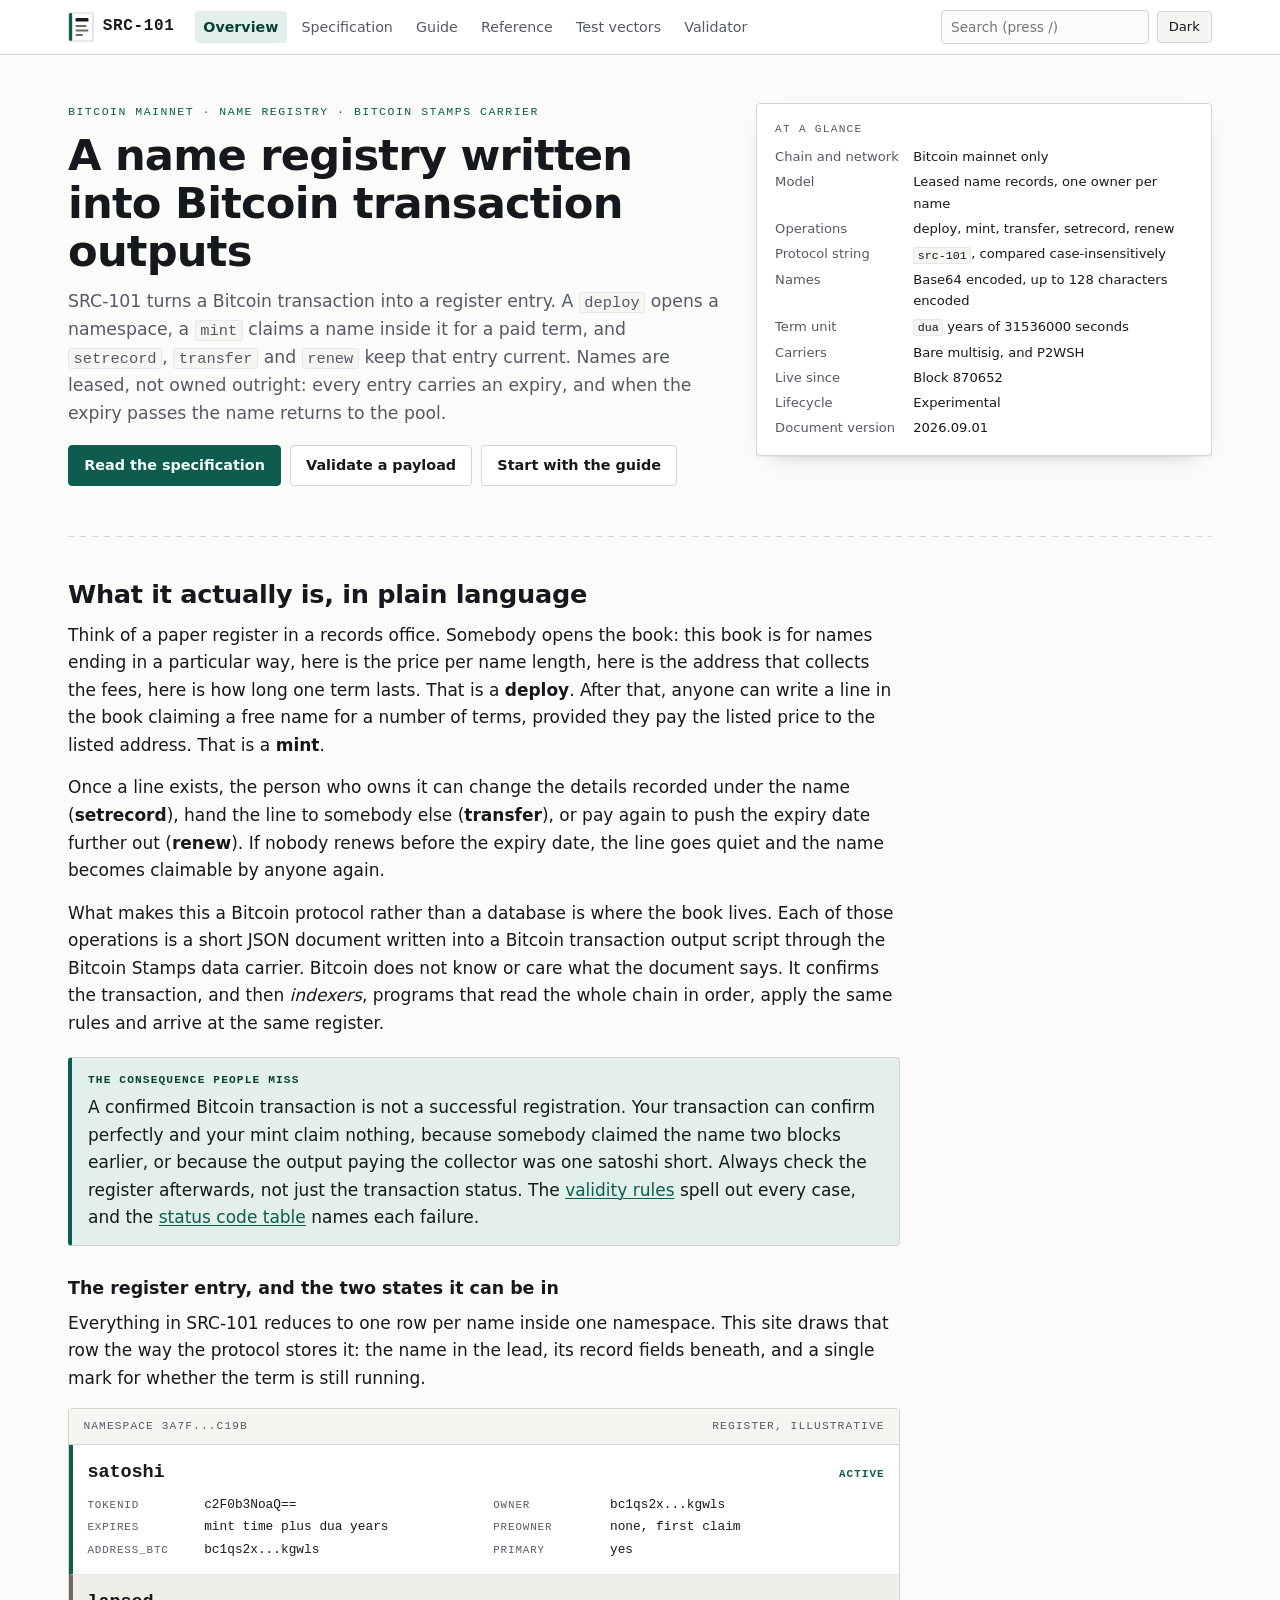
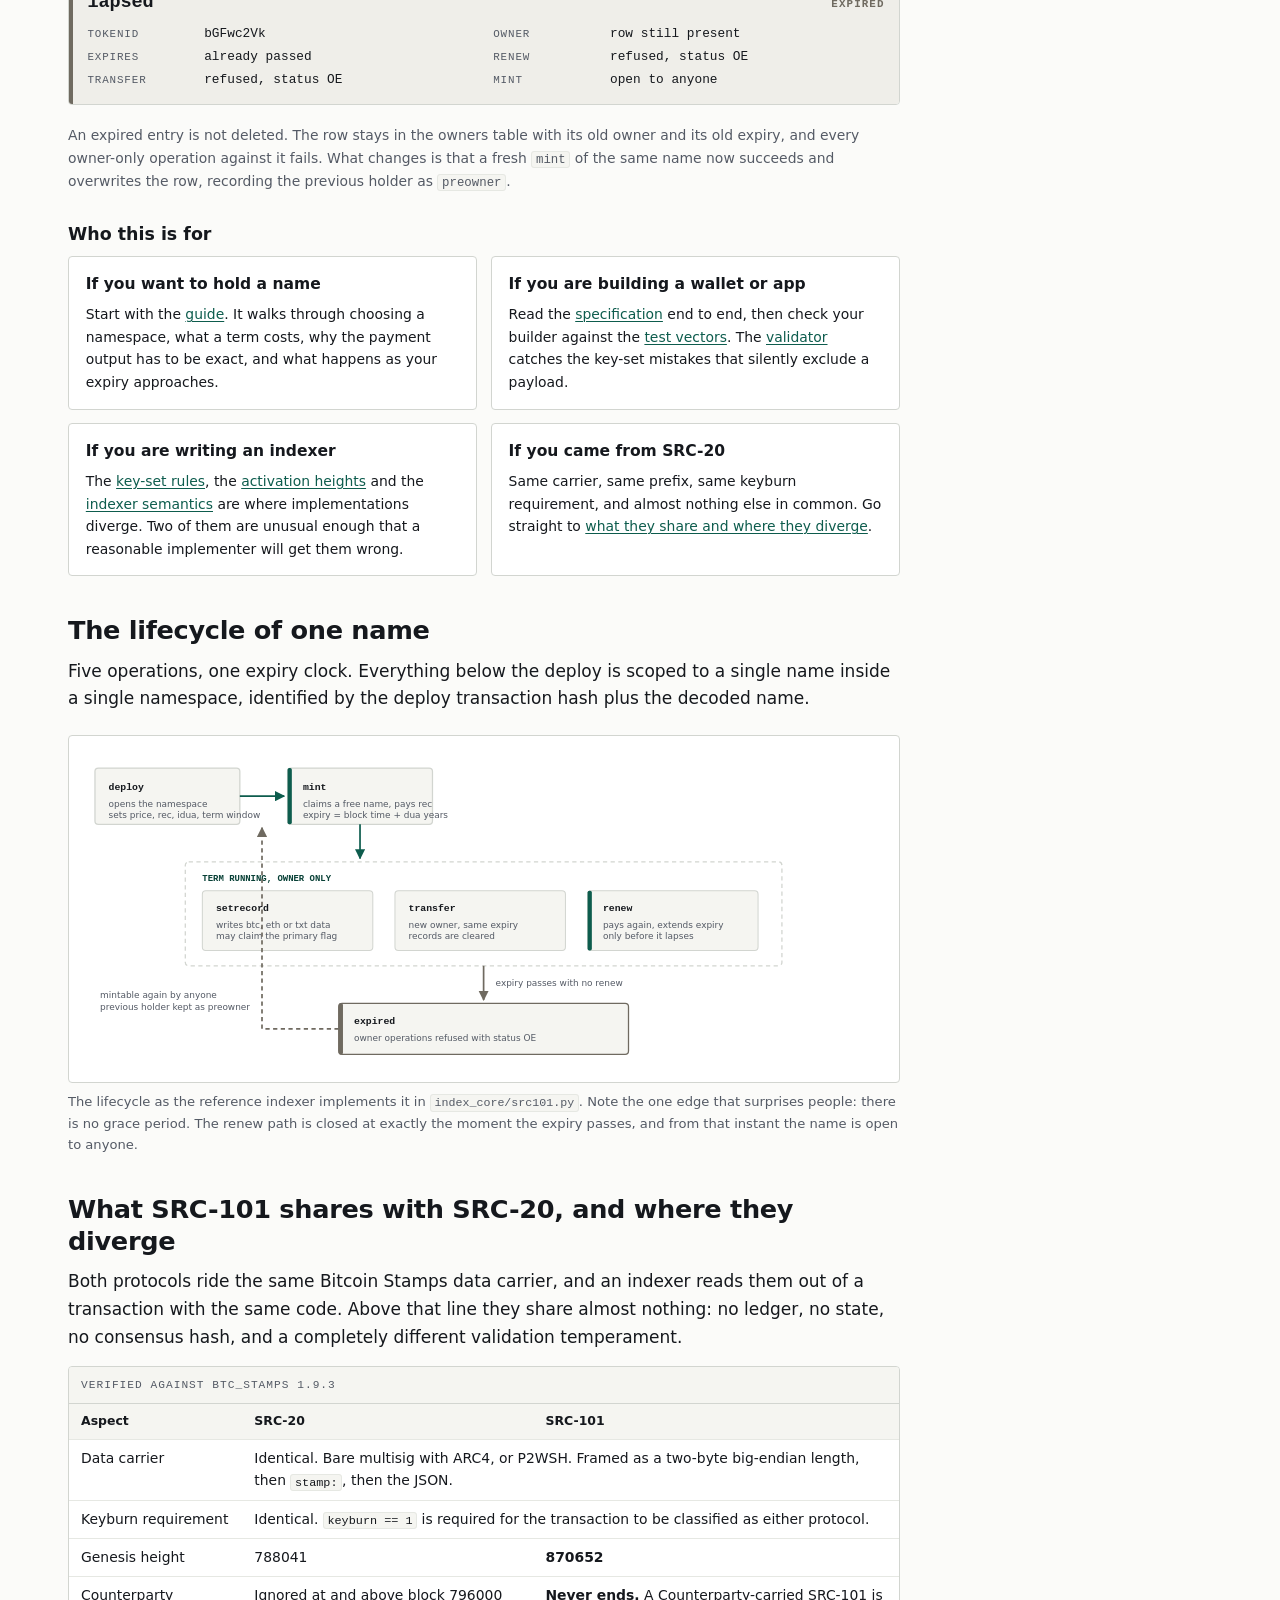
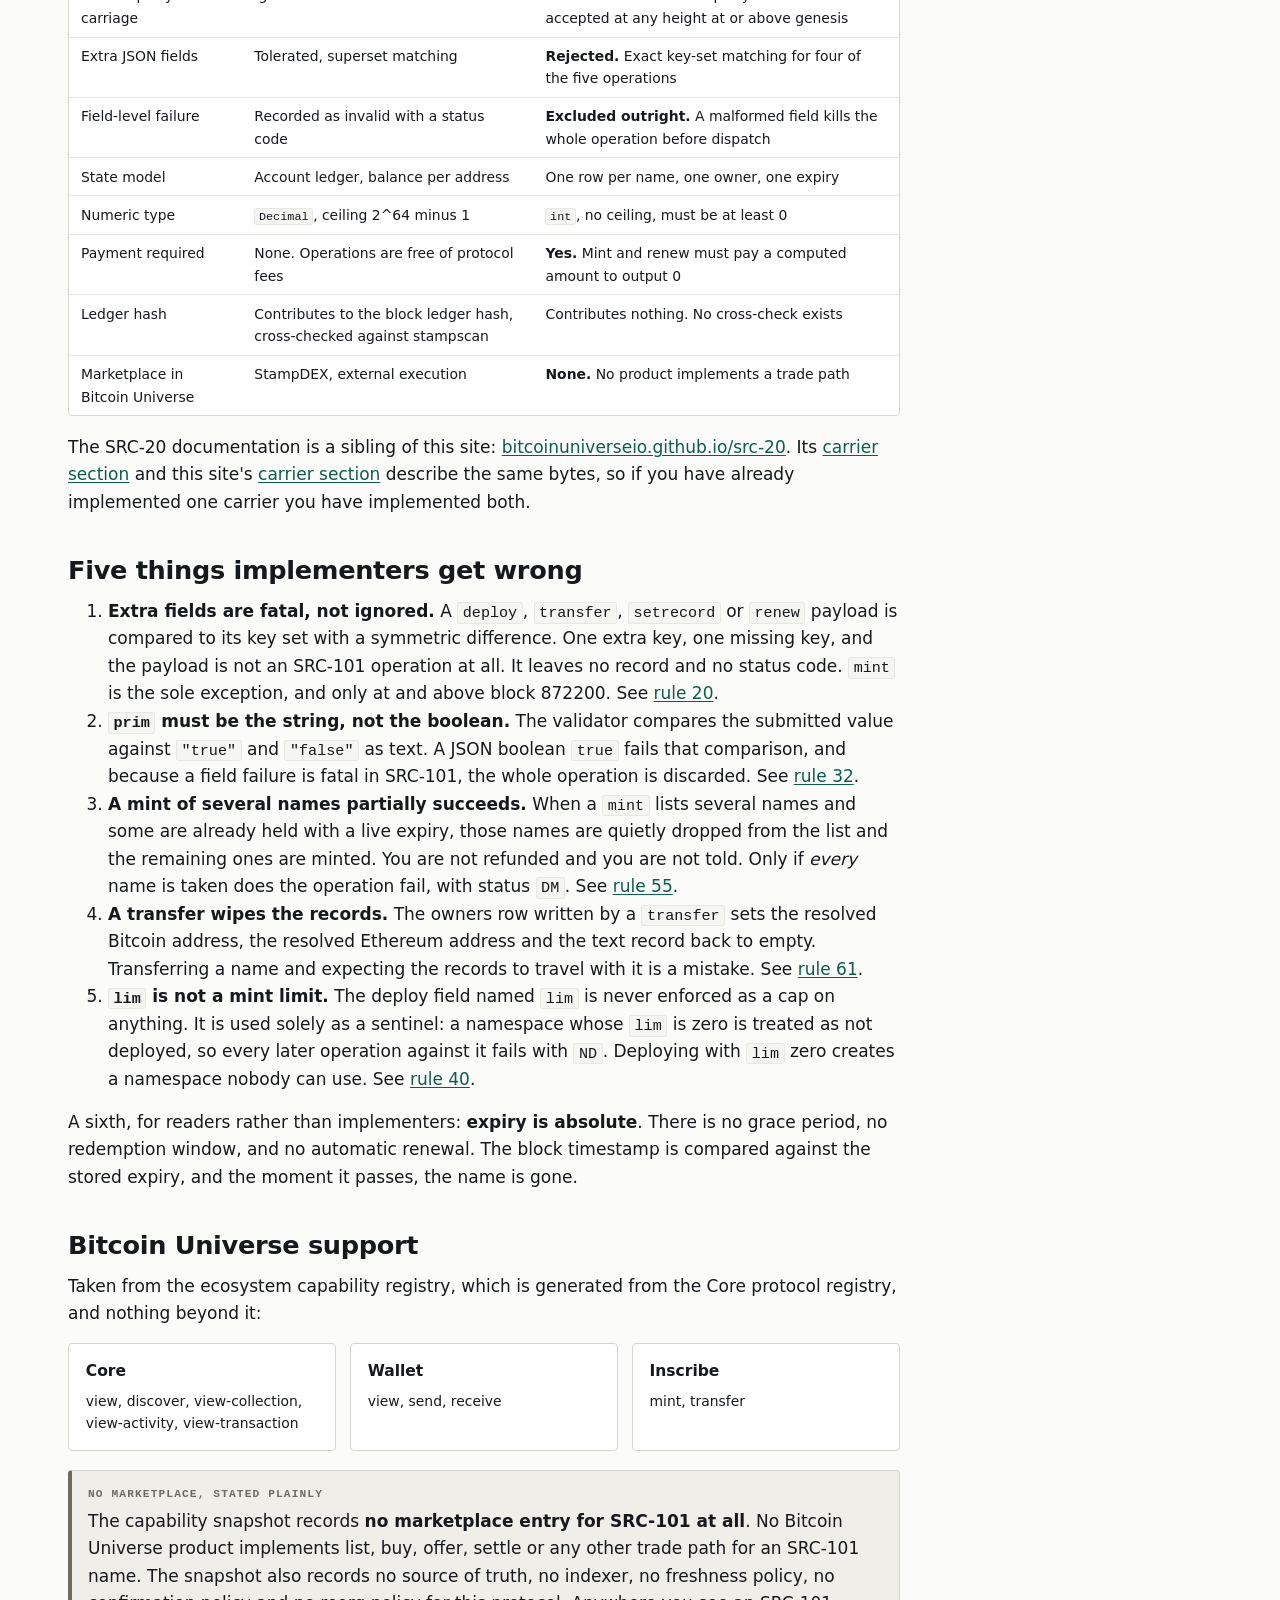
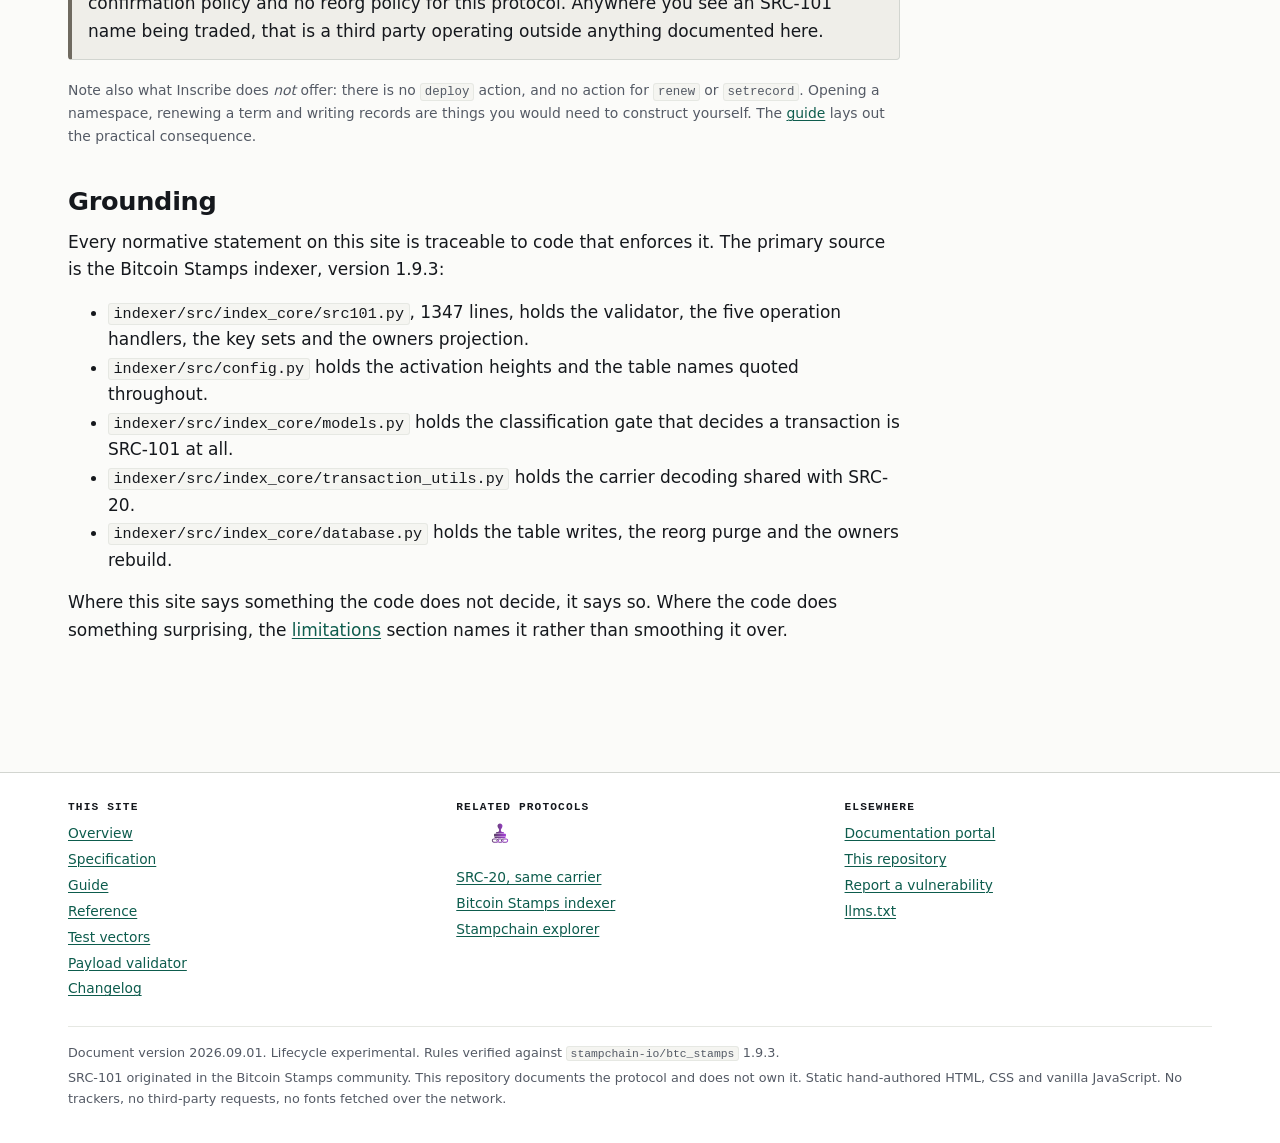
==== commit ec6202bd: "Replace the promotional site with a grounded SRC-101 dossier SRC-101 is the naming layer on the Bitc" ====
--- a/index.html
+++ b/index.html
@@ -1,23 +1,344 @@
 <!doctype html>
 <html lang="en">
 <head>
-  <meta charset="utf-8">
-  <meta name="viewport" content="width=device-width,initial-scale=1">
-  <title>SRC-101 — Names that stay in Bitcoin history</title>
-  <meta name="description" content="SRC-101 brings namespaces, unique names, renewals, transfers, and records into the Bitcoin Stamps ecosystem.">
-  <meta name="theme-color" content="#09090f">
-  <link rel="stylesheet" href="styles.css">
+<meta charset="utf-8">
+<meta name="viewport" content="width=device-width, initial-scale=1">
+<title>SRC-101: a name registry carried in Bitcoin outputs</title>
+<meta name="description" content="SRC-101 is a name registry protocol on Bitcoin. Deploy, mint, transfer, setrecord and renew operations are JSON documents carried in transaction output scripts through the Bitcoin Stamps data carrier. Specification, guide, reference, test vectors and a payload validator.">
+<link rel="canonical" href="https://bitcoinuniverseio.github.io/src-101/">
+<link rel="icon" href="assets/favicon.svg" type="image/svg+xml">
+<link rel="stylesheet" href="assets/site.css">
+<link rel="search-index" href="search-index.json">
+<meta property="og:type" content="website">
+<meta property="og:title" content="SRC-101: a name registry carried in Bitcoin outputs">
+<meta property="og:description" content="The name registry built on the Bitcoin Stamps data carrier. Names are claimed, renewed and allowed to expire. Specification, guide, reference, test vectors and a client-side payload validator.">
+<meta property="og:url" content="https://bitcoinuniverseio.github.io/src-101/">
+<meta property="og:image" content="https://bitcoinuniverseio.github.io/src-101/assets/og.svg">
+<meta name="twitter:card" content="summary_large_image">
+<script>try{var t=localStorage.getItem('src101-docs-theme');if(t==='dark'||t==='light')document.documentElement.setAttribute('data-theme',t);}catch(e){}</script>
 </head>
-<body style="--accent:#ff4d8d;--accent-2:#ffcc70">
-<div class="topbar"><div class="wrap nav"><a class="brand" href="index.html"><span class="brand-mark">101</span><span>SRC-101</span></a><nav class="nav-links" aria-label="Main navigation"><a href="index.html" aria-current="page">Home</a><a href="reference.html">Discover</a><a href="guide.html">Get started</a><a class="nav-cta" href="https://inscribe.bitcoinuniverse.io/">Open Bitcoin Universe ↗</a></nav></div></div>
-<main>
-  <div class="wrap hero">
-    <div><div class="eyebrow">Names that stay in Bitcoin history</div><h1>Claim a name. Build its story<span class="gradient">.</span></h1><p class="lede">SRC-101 brings namespaces, unique names, renewals, transfers, and records into the Bitcoin Stamps ecosystem.</p><div class="actions"><a class="button primary" href="guide.html">Start your journey →</a><a class="button secondary" href="reference.html">Discover how it works</a></div></div>
-    <div class="hero-art"><div class="orbit"><img class="logo-art core" src="assets/stampchain-logo-480.svg" alt=""><span class="spark one">Bitcoin Stamps</span><span class="spark two">lasting culture</span><span class="spark three">onchain history</span></div></div>
+<body>
+<a class="skip-link" href="#main">Skip to content</a>
+
+<header class="site-header">
+  <div class="wrap header-inner">
+    <a class="brand" href="index.html">
+      <svg class="brand-mark" viewBox="0 0 26 30" aria-hidden="true" focusable="false">
+        <rect x="1" y="1" width="24" height="28" rx="2" fill="var(--card)" stroke="var(--rule)" stroke-width="1.2"/>
+        <rect x="1" y="1" width="3.2" height="28" rx="1.4" fill="var(--accent)"/>
+        <rect x="7.5" y="6" width="13" height="3.4" rx="1" fill="var(--ink)"/>
+        <rect x="7.5" y="13" width="11" height="1.9" rx=".9" fill="var(--lapsed)"/>
+        <rect x="7.5" y="17.5" width="13" height="1.9" rx=".9" fill="var(--lapsed)"/>
+        <rect x="7.5" y="22" width="7.5" height="1.9" rx=".9" fill="var(--lapsed)"/>
+      </svg>
+      <span>SRC-101</span>
+    </a>
+    <nav class="site-nav" aria-label="Primary">
+      <ul>
+        <li><a href="index.html" aria-current="page">Overview</a></li>
+        <li><a href="specification.html">Specification</a></li>
+        <li><a href="guide.html">Guide</a></li>
+        <li><a href="reference.html">Reference</a></li>
+        <li><a href="vectors.html">Test vectors</a></li>
+        <li><a href="validator.html">Validator</a></li>
+      </ul>
+    </nav>
+    <div class="header-tools">
+      <form class="search" id="site-search" role="search" hidden>
+        <label class="visually-hidden" for="q">Search the SRC-101 documentation</label>
+        <input class="search-input" id="q" type="search" placeholder="Search (press /)" autocomplete="off">
+        <ul class="search-results" id="search-results" aria-live="polite"></ul>
+      </form>
+      <button class="theme-toggle" id="theme-toggle" type="button" hidden>Dark</button>
+    </div>
   </div>
-  <div class="band"><div class="wrap band-inner"><strong>Identity with an onchain timeline.</strong><span>Built for curious humans, collectors, creators, and communities.</span></div></div>
-  <section><div class="wrap"><div class="section-head"><div><div class="eyebrow">Why it matters</div><h2>A name is only the beginning.</h2></div><p>SRC-101 names belong to a namespace and carry an ownership lifecycle. They can move, renew, and connect to signed records while their history remains anchored through Bitcoin Stamps.</p></div><div class="grid"><article class="card"><span class="num">01 / EXPERIENCE</span><h3>Discover</h3><p>Explore namespaces and the names that communities build around them.</p></article><article class="card"><span class="num">02 / EXPERIENCE</span><h3>Own</h3><p>Mint an available name and follow its ownership and renewal timeline.</p></article><article class="card"><span class="num">03 / EXPERIENCE</span><h3>Connect</h3><p>Associate supported records and carry the name into new experiences.</p></article></div></div></section>
-  <section><div class="wrap spotlight"><div class="eyebrow">The protocol in plain language</div><h2>A clear idea with an onchain heartbeat.</h2><p>SRC-101 names belong to a namespace and carry an ownership lifecycle. They can move, renew, and connect to signed records while their history remains anchored through Bitcoin Stamps.</p><div class="fact-list" style="margin-top:34px"><div class="fact"><strong>Namespaces</strong><span>A deployment establishes the space where SRC-101 names can live.</span></div><div class="fact"><strong>Names</strong><span>Each name uses an encoded token identity tied to its namespace.</span></div><div class="fact"><strong>Lifecycle</strong><span>Mint, transfer, renew, and record updates create the name’s timeline.</span></div><div class="fact"><strong>Records</strong><span>Supported signed data can connect a name to useful destinations.</span></div></div></div></section>
-  <section><div class="wrap"><div class="spotlight"><div class="eyebrow">Ready to explore?</div><h2>See what your next Bitcoin Universe moment can become.</h2><p>Explore supported experiences, connect a wallet when you are ready, and review every transaction before it leaves your hands.</p><div class="actions"><a class="button primary" href="https://inscribe.bitcoinuniverse.io/">Open Bitcoin Universe ↗</a><a class="button secondary" href="guide.html">See the journey</a></div></div></div></section>
+</header>
+
+<main id="main">
+  <div class="wrap">
+
+    <div class="hero">
+      <div class="hero-grid">
+        <div>
+          <p class="eyebrow">Bitcoin mainnet &middot; Name registry &middot; Bitcoin Stamps carrier</p>
+          <h1>A name registry written into Bitcoin transaction outputs</h1>
+          <p class="lede">SRC-101 turns a Bitcoin transaction into a register entry. A <code>deploy</code> opens a namespace, a <code>mint</code> claims a name inside it for a paid term, and <code>setrecord</code>, <code>transfer</code> and <code>renew</code> keep that entry current. Names are leased, not owned outright: every entry carries an expiry, and when the expiry passes the name returns to the pool.</p>
+          <div class="cta-row">
+            <a class="btn btn-primary" href="specification.html">Read the specification</a>
+            <a class="btn" href="validator.html">Validate a payload</a>
+            <a class="btn" href="guide.html">Start with the guide</a>
+          </div>
+        </div>
+        <div>
+          <div class="card">
+            <p class="plate-title">At a glance</p>
+            <dl class="footer-meta small">
+              <dt>Chain and network</dt><dd>Bitcoin mainnet only</dd>
+              <dt>Model</dt><dd>Leased name records, one owner per name</dd>
+              <dt>Operations</dt><dd>deploy, mint, transfer, setrecord, renew</dd>
+              <dt>Protocol string</dt><dd><code>src-101</code>, compared case-insensitively</dd>
+              <dt>Names</dt><dd>Base64 encoded, up to 128 characters encoded</dd>
+              <dt>Term unit</dt><dd><code>dua</code> years of 31536000 seconds</dd>
+              <dt>Carriers</dt><dd>Bare multisig, and P2WSH</dd>
+              <dt>Live since</dt><dd>Block 870652</dd>
+              <dt>Lifecycle</dt><dd>Experimental</dd>
+              <dt>Document version</dt><dd>2026.09.01</dd>
+            </dl>
+          </div>
+        </div>
+      </div>
+    </div>
+
+    <hr class="perf">
+
+    <section class="prose-wide">
+      <h2 id="plain">What it actually is, in plain language</h2>
+      <p>Think of a paper register in a records office. Somebody opens the book: this book is for names ending in a particular way, here is the price per name length, here is the address that collects the fees, here is how long one term lasts. That is a <strong>deploy</strong>. After that, anyone can write a line in the book claiming a free name for a number of terms, provided they pay the listed price to the listed address. That is a <strong>mint</strong>.</p>
+      <p>Once a line exists, the person who owns it can change the details recorded under the name (<strong>setrecord</strong>), hand the line to somebody else (<strong>transfer</strong>), or pay again to push the expiry date further out (<strong>renew</strong>). If nobody renews before the expiry date, the line goes quiet and the name becomes claimable by anyone again.</p>
+      <p>What makes this a Bitcoin protocol rather than a database is where the book lives. Each of those operations is a short JSON document written into a Bitcoin transaction output script through the Bitcoin Stamps data carrier. Bitcoin does not know or care what the document says. It confirms the transaction, and then <em>indexers</em>, programs that read the whole chain in order, apply the same rules and arrive at the same register.</p>
+
+      <div class="note">
+        <span class="note-title">The consequence people miss</span>
+        <p>A confirmed Bitcoin transaction is not a successful registration. Your transaction can confirm perfectly and your mint claim nothing, because somebody claimed the name two blocks earlier, or because the output paying the collector was one satoshi short. Always check the register afterwards, not just the transaction status. The <a href="specification.html#validity">validity rules</a> spell out every case, and the <a href="reference.html#statuses">status code table</a> names each failure.</p>
+      </div>
+
+      <h3>The register entry, and the two states it can be in</h3>
+      <p>Everything in SRC-101 reduces to one row per name inside one namespace. This site draws that row the way the protocol stores it: the name in the lead, its record fields beneath, and a single mark for whether the term is still running.</p>
+
+      <div class="register">
+        <div class="register-head"><span>Namespace 3a7f...c19b</span><span>Register, illustrative</span></div>
+        <div class="entry entry-active">
+          <div class="entry-top">
+            <p class="entry-name">satoshi</p>
+            <span class="entry-state">Active</span>
+          </div>
+          <dl class="entry-fields">
+            <div><dt>tokenid</dt><dd>c2F0b3NoaQ==</dd></div>
+            <div><dt>owner</dt><dd>bc1qs2x...kgwls</dd></div>
+            <div><dt>expires</dt><dd>mint time plus dua years</dd></div>
+            <div><dt>preowner</dt><dd>none, first claim</dd></div>
+            <div><dt>address_btc</dt><dd>bc1qs2x...kgwls</dd></div>
+            <div><dt>primary</dt><dd>yes</dd></div>
+          </dl>
+        </div>
+        <div class="entry entry-lapsed">
+          <div class="entry-top">
+            <p class="entry-name">lapsed</p>
+            <span class="entry-state">Expired</span>
+          </div>
+          <dl class="entry-fields">
+            <div><dt>tokenid</dt><dd>bGFwc2Vk</dd></div>
+            <div><dt>owner</dt><dd>row still present</dd></div>
+            <div><dt>expires</dt><dd>already passed</dd></div>
+            <div><dt>renew</dt><dd>refused, status OE</dd></div>
+            <div><dt>transfer</dt><dd>refused, status OE</dd></div>
+            <div><dt>mint</dt><dd>open to anyone</dd></div>
+          </dl>
+        </div>
+      </div>
+      <p class="small muted">An expired entry is not deleted. The row stays in the owners table with its old owner and its old expiry, and every owner-only operation against it fails. What changes is that a fresh <code>mint</code> of the same name now succeeds and overwrites the row, recording the previous holder as <code>preowner</code>.</p>
+
+      <h3>Who this is for</h3>
+      <div class="grid-2">
+        <div class="panel">
+          <h4>If you want to hold a name</h4>
+          <p class="small">Start with the <a href="guide.html">guide</a>. It walks through choosing a namespace, what a term costs, why the payment output has to be exact, and what happens as your expiry approaches.</p>
+        </div>
+        <div class="panel">
+          <h4>If you are building a wallet or app</h4>
+          <p class="small">Read the <a href="specification.html">specification</a> end to end, then check your builder against the <a href="vectors.html">test vectors</a>. The <a href="validator.html">validator</a> catches the key-set mistakes that silently exclude a payload.</p>
+        </div>
+        <div class="panel">
+          <h4>If you are writing an indexer</h4>
+          <p class="small">The <a href="specification.html#keysets">key-set rules</a>, the <a href="specification.html#heights">activation heights</a> and the <a href="reference.html#semantics">indexer semantics</a> are where implementations diverge. Two of them are unusual enough that a reasonable implementer will get them wrong.</p>
+        </div>
+        <div class="panel">
+          <h4>If you came from SRC-20</h4>
+          <p class="small">Same carrier, same prefix, same keyburn requirement, and almost nothing else in common. Go straight to <a href="#family">what they share and where they diverge</a>.</p>
+        </div>
+      </div>
+
+      <h2 id="lifecycle">The lifecycle of one name</h2>
+      <p>Five operations, one expiry clock. Everything below the deploy is scoped to a single name inside a single namespace, identified by the deploy transaction hash plus the decoded name.</p>
+
+      <figure>
+        <div class="diagram-scroll">
+          <svg viewBox="0 0 940 372" role="img" aria-labelledby="lc-title lc-desc" preserveAspectRatio="xMidYMid meet" style="min-width:640px">
+            <title id="lc-title">The SRC-101 name lifecycle</title>
+            <desc id="lc-desc">A deploy opens a namespace. A mint claims a free name and starts an expiry clock. While the term is running, the owner may setrecord, transfer or renew. When the expiry passes, owner operations are refused and the name becomes mintable by anyone again.</desc>
+
+            <rect x="14" y="20" width="170" height="66" rx="4" class="d-fill-card d-stroke" stroke-width="1.5"/>
+            <text x="30" y="46" class="d-text-mono" font-weight="700">deploy</text>
+            <text x="30" y="66" class="d-text-soft">opens the namespace</text>
+            <text x="30" y="79" class="d-text-soft">sets price, rec, idua, term window</text>
+
+            <path d="M184 53 H236" class="d-stroke-accent" stroke-width="2" fill="none" marker-end="url(#ar)"/>
+
+            <rect x="240" y="20" width="170" height="66" rx="4" class="d-fill-card d-stroke" stroke-width="1.5"/>
+            <rect x="240" y="20" width="5" height="66" rx="2" class="d-fill-accent"/>
+            <text x="258" y="46" class="d-text-mono" font-weight="700">mint</text>
+            <text x="258" y="66" class="d-text-soft">claims a free name, pays rec</text>
+            <text x="258" y="79" class="d-text-soft">expiry = block time + dua years</text>
+
+            <path d="M325 86 V126" class="d-stroke-accent" stroke-width="2" fill="none" marker-end="url(#ar)"/>
+
+            <rect x="120" y="130" width="700" height="122" rx="4" class="d-fill-paper d-stroke" stroke-width="1.5" stroke-dasharray="5 4"/>
+            <text x="140" y="152" class="d-text-accent">TERM RUNNING, OWNER ONLY</text>
+
+            <rect x="140" y="164" width="200" height="70" rx="4" class="d-fill-card d-stroke" stroke-width="1.2"/>
+            <text x="156" y="188" class="d-text-mono" font-weight="700">setrecord</text>
+            <text x="156" y="208" class="d-text-soft">writes btc, eth or txt data</text>
+            <text x="156" y="221" class="d-text-soft">may claim the primary flag</text>
+
+            <rect x="366" y="164" width="200" height="70" rx="4" class="d-fill-card d-stroke" stroke-width="1.2"/>
+            <text x="382" y="188" class="d-text-mono" font-weight="700">transfer</text>
+            <text x="382" y="208" class="d-text-soft">new owner, same expiry</text>
+            <text x="382" y="221" class="d-text-soft">records are cleared</text>
+
+            <rect x="592" y="164" width="200" height="70" rx="4" class="d-fill-card d-stroke" stroke-width="1.2"/>
+            <rect x="592" y="164" width="5" height="70" rx="2" class="d-fill-accent"/>
+            <text x="610" y="188" class="d-text-mono" font-weight="700">renew</text>
+            <text x="610" y="208" class="d-text-soft">pays again, extends expiry</text>
+            <text x="610" y="221" class="d-text-soft">only before it lapses</text>
+
+            <path d="M470 252 V292" class="d-stroke-lapsed" stroke-width="2" fill="none" marker-end="url(#arl)"/>
+            <text x="484" y="276" class="d-text-soft">expiry passes with no renew</text>
+
+            <rect x="300" y="296" width="340" height="60" rx="4" class="d-fill-card d-stroke-lapsed" stroke-width="1.5"/>
+            <rect x="300" y="296" width="5" height="60" rx="2" class="d-fill-lapsed"/>
+            <text x="318" y="320" class="d-text-mono" font-weight="700">expired</text>
+            <text x="318" y="340" class="d-text-soft">owner operations refused with status OE</text>
+
+            <path d="M300 326 H210 V90" class="d-stroke-lapsed" stroke-width="2" fill="none" stroke-dasharray="5 4" marker-end="url(#arl)"/>
+            <text x="20" y="290" class="d-text-soft">mintable again by anyone</text>
+            <text x="20" y="304" class="d-text-soft">previous holder kept as preowner</text>
+
+            <defs>
+              <marker id="ar" viewBox="0 0 10 10" refX="9" refY="5" markerWidth="6" markerHeight="6" orient="auto-start-reverse">
+                <path d="M0 0 L10 5 L0 10 z" class="d-fill-accent"/>
+              </marker>
+              <marker id="arl" viewBox="0 0 10 10" refX="9" refY="5" markerWidth="6" markerHeight="6" orient="auto-start-reverse">
+                <path d="M0 0 L10 5 L0 10 z" class="d-fill-lapsed"/>
+              </marker>
+            </defs>
+          </svg>
+        </div>
+        <figcaption>The lifecycle as the reference indexer implements it in <code>index_core/src101.py</code>. Note the one edge that surprises people: there is no grace period. The renew path is closed at exactly the moment the expiry passes, and from that instant the name is open to anyone.</figcaption>
+      </figure>
+
+      <h2 id="family">What SRC-101 shares with SRC-20, and where they diverge</h2>
+      <p>Both protocols ride the same Bitcoin Stamps data carrier, and an indexer reads them out of a transaction with the same code. Above that line they share almost nothing: no ledger, no state, no consensus hash, and a completely different validation temperament.</p>
+
+      <div class="table-scroll">
+        <table>
+          <caption>Verified against btc_stamps 1.9.3</caption>
+          <thead><tr><th scope="col">Aspect</th><th scope="col">SRC-20</th><th scope="col">SRC-101</th></tr></thead>
+          <tbody>
+            <tr><td>Data carrier</td><td colspan="2">Identical. Bare multisig with ARC4, or P2WSH. Framed as a two-byte big-endian length, then <code>stamp:</code>, then the JSON.</td></tr>
+            <tr><td>Keyburn requirement</td><td colspan="2">Identical. <code>keyburn == 1</code> is required for the transaction to be classified as either protocol.</td></tr>
+            <tr><td>Genesis height</td><td>788041</td><td><strong>870652</strong></td></tr>
+            <tr><td>Counterparty carriage</td><td>Ignored at and above block 796000</td><td><strong>Never ends.</strong> A Counterparty-carried SRC-101 is accepted at any height at or above genesis</td></tr>
+            <tr><td>Extra JSON fields</td><td>Tolerated, superset matching</td><td><strong>Rejected.</strong> Exact key-set matching for four of the five operations</td></tr>
+            <tr><td>Field-level failure</td><td>Recorded as invalid with a status code</td><td><strong>Excluded outright.</strong> A malformed field kills the whole operation before dispatch</td></tr>
+            <tr><td>State model</td><td>Account ledger, balance per address</td><td>One row per name, one owner, one expiry</td></tr>
+            <tr><td>Numeric type</td><td><code>Decimal</code>, ceiling 2^64 minus 1</td><td><code>int</code>, no ceiling, must be at least 0</td></tr>
+            <tr><td>Payment required</td><td>None. Operations are free of protocol fees</td><td><strong>Yes.</strong> Mint and renew must pay a computed amount to output 0</td></tr>
+            <tr><td>Ledger hash</td><td>Contributes to the block ledger hash, cross-checked against stampscan</td><td>Contributes nothing. No cross-check exists</td></tr>
+            <tr><td>Marketplace in Bitcoin Universe</td><td>StampDEX, external execution</td><td><strong>None.</strong> No product implements a trade path</td></tr>
+          </tbody>
+        </table>
+      </div>
+      <p>The SRC-20 documentation is a sibling of this site: <a href="https://bitcoinuniverseio.github.io/src-20/">bitcoinuniverseio.github.io/src-20</a>. Its <a href="https://bitcoinuniverseio.github.io/src-20/specification.html">carrier section</a> and this site's <a href="specification.html#carrier">carrier section</a> describe the same bytes, so if you have already implemented one carrier you have implemented both.</p>
+
+      <h2 id="wrong">Five things implementers get wrong</h2>
+      <ol>
+        <li><strong>Extra fields are fatal, not ignored.</strong> A <code>deploy</code>, <code>transfer</code>, <code>setrecord</code> or <code>renew</code> payload is compared to its key set with a symmetric difference. One extra key, one missing key, and the payload is not an SRC-101 operation at all. It leaves no record and no status code. <code>mint</code> is the sole exception, and only at and above block 872200. See <a href="specification.html#keysets">rule 20</a>.</li>
+        <li><strong><code>prim</code> must be the string, not the boolean.</strong> The validator compares the submitted value against <code>"true"</code> and <code>"false"</code> as text. A JSON boolean <code>true</code> fails that comparison, and because a field failure is fatal in SRC-101, the whole operation is discarded. See <a href="specification.html#fields">rule 32</a>.</li>
+        <li><strong>A mint of several names partially succeeds.</strong> When a <code>mint</code> lists several names and some are already held with a live expiry, those names are quietly dropped from the list and the remaining ones are minted. You are not refunded and you are not told. Only if <em>every</em> name is taken does the operation fail, with status <code>DM</code>. See <a href="specification.html#mint">rule 55</a>.</li>
+        <li><strong>A transfer wipes the records.</strong> The owners row written by a <code>transfer</code> sets the resolved Bitcoin address, the resolved Ethereum address and the text record back to empty. Transferring a name and expecting the records to travel with it is a mistake. See <a href="specification.html#transfer">rule 61</a>.</li>
+        <li><strong><code>lim</code> is not a mint limit.</strong> The deploy field named <code>lim</code> is never enforced as a cap on anything. It is used solely as a sentinel: a namespace whose <code>lim</code> is zero is treated as not deployed, so every later operation against it fails with <code>ND</code>. Deploying with <code>lim</code> zero creates a namespace nobody can use. See <a href="specification.html#deploy">rule 40</a>.</li>
+      </ol>
+      <p>A sixth, for readers rather than implementers: <strong>expiry is absolute</strong>. There is no grace period, no redemption window, and no automatic renewal. The block timestamp is compared against the stored expiry, and the moment it passes, the name is gone.</p>
+
+      <h2 id="support">Bitcoin Universe support</h2>
+      <p>Taken from the ecosystem capability registry, which is generated from the Core protocol registry, and nothing beyond it:</p>
+      <div class="grid-3">
+        <div class="panel">
+          <h4>Core</h4>
+          <p class="small">view, discover, view-collection, view-activity, view-transaction</p>
+        </div>
+        <div class="panel">
+          <h4>Wallet</h4>
+          <p class="small">view, send, receive</p>
+        </div>
+        <div class="panel">
+          <h4>Inscribe</h4>
+          <p class="small">mint, transfer</p>
+        </div>
+      </div>
+
+      <div class="note note-lapsed">
+        <span class="note-title">No marketplace, stated plainly</span>
+        <p>The capability snapshot records <strong>no marketplace entry for SRC-101 at all</strong>. No Bitcoin Universe product implements list, buy, offer, settle or any other trade path for an SRC-101 name. The snapshot also records no source of truth, no indexer, no freshness policy, no confirmation policy and no reorg policy for this protocol. Anywhere you see an SRC-101 name being traded, that is a third party operating outside anything documented here.</p>
+      </div>
+      <p class="small muted">Note also what Inscribe does <em>not</em> offer: there is no <code>deploy</code> action, and no action for <code>renew</code> or <code>setrecord</code>. Opening a namespace, renewing a term and writing records are things you would need to construct yourself. The <a href="guide.html#support">guide</a> lays out the practical consequence.</p>
+
+      <h2 id="grounding">Grounding</h2>
+      <p>Every normative statement on this site is traceable to code that enforces it. The primary source is the Bitcoin Stamps indexer, version 1.9.3:</p>
+      <ul>
+        <li><code>indexer/src/index_core/src101.py</code>, 1347 lines, holds the validator, the five operation handlers, the key sets and the owners projection.</li>
+        <li><code>indexer/src/config.py</code> holds the activation heights and the table names quoted throughout.</li>
+        <li><code>indexer/src/index_core/models.py</code> holds the classification gate that decides a transaction is SRC-101 at all.</li>
+        <li><code>indexer/src/index_core/transaction_utils.py</code> holds the carrier decoding shared with SRC-20.</li>
+        <li><code>indexer/src/index_core/database.py</code> holds the table writes, the reorg purge and the owners rebuild.</li>
+      </ul>
+      <p>Where this site says something the code does not decide, it says so. Where the code does something surprising, the <a href="reference.html#limitations">limitations</a> section names it rather than smoothing it over.</p>
+
+    </section>
+  </div>
 </main>
-<footer><div class="wrap footer-inner"><span>SRC-101 on Bitcoin Stamps</span><span>Presented by <a href="https://github.com/bitcoinuniverse/src-101">Bitcoin Universe</a></span></div></footer></body></html>
+
+<footer class="site-footer">
+  <div class="wrap">
+    <div class="footer-grid">
+      <div>
+        <h2>This site</h2>
+        <ul>
+          <li><a href="index.html">Overview</a></li>
+          <li><a href="specification.html">Specification</a></li>
+          <li><a href="guide.html">Guide</a></li>
+          <li><a href="reference.html">Reference</a></li>
+          <li><a href="vectors.html">Test vectors</a></li>
+          <li><a href="validator.html">Payload validator</a></li>
+          <li><a href="changelog.html">Changelog</a></li>
+        </ul>
+      </div>
+      <div>
+        <h2>Related protocols</h2>
+        <p><img src="assets/stampchain-logo-480.svg" alt="" width="88" height="22" style="opacity:.75"></p>
+        <ul>
+          <li><a href="https://bitcoinuniverseio.github.io/src-20/">SRC-20, same carrier</a></li>
+          <li><a href="https://github.com/stampchain-io/btc_stamps">Bitcoin Stamps indexer</a></li>
+          <li><a href="https://stampchain.io/">Stampchain explorer</a></li>
+        </ul>
+      </div>
+      <div>
+        <h2>Elsewhere</h2>
+        <ul>
+          <li><a href="https://docs.bitcoinuniverse.io">Documentation portal</a></li>
+          <li><a href="https://github.com/bitcoinuniverseio/src-101">This repository</a></li>
+          <li><a href="https://github.com/bitcoinuniverseio/src-101/security/advisories/new">Report a vulnerability</a></li>
+          <li><a href="llms.txt">llms.txt</a></li>
+        </ul>
+      </div>
+    </div>
+    <div class="colophon">
+      <p>Document version 2026.09.01. Lifecycle experimental. Rules verified against <code>stampchain-io/btc_stamps</code> 1.9.3.</p>
+      <p>SRC-101 originated in the Bitcoin Stamps community. This repository documents the protocol and does not own it. Static hand-authored HTML, CSS and vanilla JavaScript. No trackers, no third-party requests, no fonts fetched over the network.</p>
+    </div>
+  </div>
+</footer>
+
+<script src="assets/site.js"></script>
+</body>
+</html>
--- a/assets/site.css
+++ b/assets/site.css
@@ -0,0 +1,471 @@
+/* SRC-101 protocol documentation. Name registry ledger styling.
+   Hand-authored. No build step, no external assets, no fonts loaded over the network. */
+
+/* ---------- tokens ---------- */
+:root {
+  color-scheme: light;
+
+  --paper: #fbfbf9;
+  --paper-edge: #f0f0ec;
+  --card: #ffffff;
+  --card-alt: #f5f5f1;
+
+  --ink: #15181d;
+  --ink-soft: #545a65;
+  --rule: #d2d5d0;
+  --rule-soft: #e6e8e3;
+
+  /* the single accent: an active registration */
+  --accent: #0d5c4d;
+  --accent-strong: #084036;
+  --accent-wash: #e2efeb;
+  --on-accent: #f6fbf9;
+
+  /* the muted tone: expired, lapsed, renewable */
+  --lapsed: #6f6a60;
+  --lapsed-wash: #efeee9;
+
+  --warn: #8a4a12;
+  --warn-wash: #f6ece0;
+
+  --focus: #084036;
+
+  --font-display: system-ui, -apple-system, "Segoe UI", Roboto, "Helvetica Neue", Arial, sans-serif;
+  --font-body: system-ui, -apple-system, "Segoe UI", Roboto, "Helvetica Neue", Arial, sans-serif;
+  --font-mono: ui-monospace, SFMono-Regular, "SF Mono", "Cascadia Mono", Menlo, Consolas, "Liberation Mono", monospace;
+
+  --maxw: 74rem;
+  --readw: 44rem;
+  --radius: 4px;
+  --shadow: 0 1px 0 rgba(21, 24, 29, .05), 0 8px 24px -18px rgba(21, 24, 29, .55);
+}
+
+@media (prefers-color-scheme: dark) {
+  :root:not([data-theme="light"]) {
+    color-scheme: dark;
+
+    --paper: #14171c;
+    --paper-edge: #0e1116;
+    --card: #1b1f26;
+    --card-alt: #232830;
+
+    --ink: #e7eaef;
+    --ink-soft: #a4acb8;
+    --rule: #333a45;
+    --rule-soft: #262c35;
+
+    --accent: #5fd0b0;
+    --accent-strong: #8ee2c8;
+    --accent-wash: #0f2f29;
+    --on-accent: #062019;
+
+    --lapsed: #a29a8c;
+    --lapsed-wash: #262319;
+
+    --warn: #e0a76c;
+    --warn-wash: #2c2115;
+
+    --focus: #8ee2c8;
+
+    --shadow: 0 1px 0 rgba(0, 0, 0, .5), 0 10px 26px -18px rgba(0, 0, 0, .95);
+  }
+}
+
+:root[data-theme="dark"] {
+  color-scheme: dark;
+
+  --paper: #14171c;
+  --paper-edge: #0e1116;
+  --card: #1b1f26;
+  --card-alt: #232830;
+
+  --ink: #e7eaef;
+  --ink-soft: #a4acb8;
+  --rule: #333a45;
+  --rule-soft: #262c35;
+
+  --accent: #5fd0b0;
+  --accent-strong: #8ee2c8;
+  --accent-wash: #0f2f29;
+  --on-accent: #062019;
+
+  --lapsed: #a29a8c;
+  --lapsed-wash: #262319;
+
+  --warn: #e0a76c;
+  --warn-wash: #2c2115;
+
+  --focus: #8ee2c8;
+
+  --shadow: 0 1px 0 rgba(0, 0, 0, .5), 0 10px 26px -18px rgba(0, 0, 0, .95);
+}
+
+:root[data-theme="light"] {
+  color-scheme: light;
+}
+
+/* ---------- reset ---------- */
+*, *::before, *::after { box-sizing: border-box; }
+html { -webkit-text-size-adjust: 100%; }
+body {
+  margin: 0;
+  background: var(--paper);
+  color: var(--ink);
+  font-family: var(--font-body);
+  font-size: 17px;
+  line-height: 1.62;
+  overflow-wrap: break-word;
+}
+img, svg { max-width: 100%; }
+a { color: var(--accent); text-decoration-thickness: 1px; text-underline-offset: 2px; }
+a:hover { color: var(--accent-strong); }
+:focus-visible { outline: 2px solid var(--focus); outline-offset: 2px; border-radius: 2px; }
+
+.wrap { max-width: var(--maxw); margin: 0 auto; padding: 0 1.25rem; }
+.visually-hidden {
+  position: absolute; width: 1px; height: 1px; margin: -1px;
+  padding: 0; overflow: hidden; clip: rect(0 0 0 0); white-space: nowrap; border: 0;
+}
+.skip-link {
+  position: absolute; left: -9999px; top: 0; z-index: 100;
+  background: var(--accent); color: var(--on-accent); padding: .6rem 1rem;
+}
+.skip-link:focus { left: 0; }
+
+/* ---------- header ---------- */
+.site-header {
+  background: var(--card);
+  border-bottom: 1px solid var(--rule);
+  position: sticky; top: 0; z-index: 20;
+}
+.header-inner {
+  display: flex; flex-wrap: wrap; align-items: center; gap: .75rem 1.25rem;
+  padding-top: .6rem; padding-bottom: .6rem;
+}
+.brand {
+  display: inline-flex; align-items: center; gap: .55rem;
+  font-family: var(--font-mono); font-weight: 700; font-size: 1rem;
+  letter-spacing: .04em; color: var(--ink); text-decoration: none;
+}
+.brand-mark { width: 26px; height: 30px; flex: none; }
+.site-nav { flex: 1 1 auto; }
+.site-nav ul {
+  list-style: none; margin: 0; padding: 0;
+  display: flex; flex-wrap: wrap; gap: .15rem .35rem;
+}
+.site-nav a {
+  display: block; padding: .3rem .55rem; border-radius: var(--radius);
+  color: var(--ink-soft); text-decoration: none;
+  font-size: .89rem; font-weight: 500;
+}
+.site-nav a:hover { background: var(--card-alt); color: var(--ink); }
+.site-nav a[aria-current="page"] {
+  color: var(--accent-strong); background: var(--accent-wash); font-weight: 600;
+}
+.header-tools { display: flex; align-items: center; gap: .5rem; }
+.theme-toggle {
+  font: inherit; font-size: .82rem; cursor: pointer;
+  background: var(--card-alt); color: var(--ink); border: 1px solid var(--rule);
+  border-radius: var(--radius); padding: .3rem .7rem;
+}
+.theme-toggle:hover { border-color: var(--accent); }
+
+/* ---------- search ---------- */
+.search { position: relative; }
+.search-input {
+  font: inherit; font-size: .85rem; width: 13rem; max-width: 40vw;
+  padding: .34rem .6rem; border: 1px solid var(--rule);
+  border-radius: var(--radius); background: var(--paper); color: var(--ink);
+}
+.search-results {
+  list-style: none; margin: .3rem 0 0; padding: 0;
+  position: absolute; right: 0; top: 100%; z-index: 40;
+  width: min(30rem, 88vw);
+  background: var(--card); border: 1px solid var(--rule);
+  border-radius: var(--radius); box-shadow: var(--shadow);
+  max-height: 22rem; overflow-y: auto;
+}
+.search-results:empty { display: none; }
+.search-results li { border-bottom: 1px solid var(--rule-soft); }
+.search-results li:last-child { border-bottom: 0; }
+.search-results a { display: block; padding: .55rem .75rem; text-decoration: none; color: var(--ink); }
+.search-results a:hover, .search-results a:focus { background: var(--accent-wash); }
+.r-page {
+  display: block; font-family: var(--font-mono); font-size: .68rem;
+  text-transform: uppercase; letter-spacing: .09em; color: var(--accent);
+}
+.r-title { display: block; font-weight: 600; font-size: .92rem; }
+.r-snip { display: block; font-size: .8rem; color: var(--ink-soft); }
+.search-empty { padding: .7rem .75rem; font-size: .85rem; color: var(--ink-soft); }
+
+/* ---------- layout ---------- */
+main { padding: 1.5rem 0 4rem; }
+.hero { padding: 1.5rem 0 .5rem; }
+.hero-grid { display: grid; gap: 1.75rem; grid-template-columns: 1fr; }
+@media (min-width: 62rem) { .hero-grid { grid-template-columns: 1.45fr 1fr; align-items: start; } }
+
+.eyebrow {
+  font-family: var(--font-mono); font-size: .72rem; text-transform: uppercase;
+  letter-spacing: .13em; color: var(--accent); margin: 0 0 .55rem;
+}
+h1 {
+  font-family: var(--font-display); font-size: clamp(1.75rem, 4.2vw, 2.7rem);
+  line-height: 1.12; letter-spacing: -.018em; margin: 0 0 .75rem; font-weight: 700;
+}
+h2 {
+  font-family: var(--font-display); font-size: clamp(1.25rem, 2.4vw, 1.6rem);
+  line-height: 1.24; margin: 2.4rem 0 .7rem; letter-spacing: -.012em; font-weight: 650;
+}
+h3 { font-size: 1.09rem; margin: 1.7rem 0 .5rem; font-weight: 650; }
+h4 { font-size: .97rem; margin: 1.1rem 0 .35rem; font-weight: 650; }
+.lede { font-size: 1.08rem; color: var(--ink-soft); max-width: 42rem; margin: 0 0 1.1rem; }
+p, ul, ol, dl { margin: 0 0 .95rem; }
+.prose-wide { max-width: 52rem; }
+.prose-wide table, .prose-wide .table-scroll { max-width: none; }
+.small { font-size: .87rem; }
+.muted { color: var(--ink-soft); }
+
+hr.perf {
+  border: 0; height: 1px; margin: 2.6rem 0;
+  background-image: repeating-linear-gradient(to right, var(--rule) 0 6px, transparent 6px 12px);
+}
+
+/* ---------- buttons ---------- */
+.cta-row { display: flex; flex-wrap: wrap; gap: .55rem; margin: 1.1rem 0 0; }
+.btn {
+  display: inline-block; padding: .5rem .95rem; border-radius: var(--radius);
+  border: 1px solid var(--rule); background: var(--card); color: var(--ink);
+  text-decoration: none; font-size: .9rem; font-weight: 600;
+}
+.btn:hover { border-color: var(--accent); color: var(--accent-strong); }
+.btn-primary { background: var(--accent); border-color: var(--accent); color: var(--on-accent); }
+.btn-primary:hover { background: var(--accent-strong); border-color: var(--accent-strong); color: var(--on-accent); }
+
+/* ---------- the register: the core component ---------- */
+.register {
+  border: 1px solid var(--rule); border-radius: var(--radius);
+  background: var(--card); overflow: hidden; margin: 0 0 1.2rem;
+}
+.register-head {
+  display: flex; flex-wrap: wrap; gap: .4rem 1rem; justify-content: space-between;
+  padding: .55rem .9rem; background: var(--card-alt);
+  border-bottom: 1px solid var(--rule);
+  font-family: var(--font-mono); font-size: .7rem;
+  text-transform: uppercase; letter-spacing: .1em; color: var(--ink-soft);
+}
+.entry {
+  border-left: 4px solid var(--lapsed);
+  border-bottom: 1px solid var(--rule-soft);
+  padding: .8rem .9rem .85rem;
+}
+.entry:last-child { border-bottom: 0; }
+.entry-active { border-left-color: var(--accent); }
+.entry-lapsed { border-left-color: var(--lapsed); background: var(--lapsed-wash); }
+.entry-top { display: flex; flex-wrap: wrap; align-items: baseline; gap: .3rem .8rem; justify-content: space-between; }
+.entry-name {
+  font-family: var(--font-mono); font-size: 1.16rem; font-weight: 700;
+  letter-spacing: -.005em; word-break: break-all; margin: 0;
+}
+.entry-state {
+  font-family: var(--font-mono); font-size: .68rem; text-transform: uppercase;
+  letter-spacing: .1em; font-weight: 700; flex: none;
+}
+.entry-active .entry-state { color: var(--accent); }
+.entry-lapsed .entry-state { color: var(--lapsed); }
+.entry-fields {
+  margin: .4rem 0 0; display: grid; gap: .12rem .9rem;
+  grid-template-columns: 1fr; font-size: .84rem;
+}
+@media (min-width: 40rem) { .entry-fields { grid-template-columns: repeat(2, minmax(0, 1fr)); } }
+.entry-fields > div { display: flex; gap: .5rem; align-items: baseline; min-width: 0; }
+.entry-fields dt {
+  font-family: var(--font-mono); font-size: .68rem; text-transform: uppercase;
+  letter-spacing: .08em; color: var(--ink-soft); flex: none; width: 6.8rem;
+}
+.entry-fields dd { margin: 0; font-family: var(--font-mono); font-size: .8rem; min-width: 0; overflow-wrap: anywhere; }
+
+/* ---------- panels and notes ---------- */
+.panel {
+  border: 1px solid var(--rule); border-radius: var(--radius);
+  background: var(--card); padding: .95rem 1.05rem;
+}
+.panel h4 { margin-top: 0; }
+.panel > :last-child { margin-bottom: 0; }
+.grid-2 { display: grid; gap: .85rem; grid-template-columns: 1fr; margin-bottom: 1rem; }
+@media (min-width: 44rem) { .grid-2 { grid-template-columns: repeat(2, minmax(0, 1fr)); } }
+.grid-3 { display: grid; gap: .85rem; grid-template-columns: 1fr; margin-bottom: 1rem; }
+@media (min-width: 52rem) { .grid-3 { grid-template-columns: repeat(3, minmax(0, 1fr)); } }
+
+.note {
+  border: 1px solid var(--rule); border-left: 4px solid var(--accent);
+  border-radius: var(--radius); background: var(--accent-wash);
+  padding: .85rem 1rem; margin: 1.2rem 0;
+}
+.note > :last-child { margin-bottom: 0; }
+.note-title {
+  display: block; font-family: var(--font-mono); font-size: .7rem;
+  text-transform: uppercase; letter-spacing: .1em; font-weight: 700;
+  color: var(--accent-strong); margin-bottom: .3rem;
+}
+.note-warn { border-left-color: var(--warn); background: var(--warn-wash); }
+.note-warn .note-title { color: var(--warn); }
+.note-lapsed { border-left-color: var(--lapsed); background: var(--lapsed-wash); }
+.note-lapsed .note-title { color: var(--lapsed); }
+
+.card {
+  border: 1px solid var(--rule); border-radius: var(--radius);
+  background: var(--card); padding: 1rem 1.1rem; box-shadow: var(--shadow);
+}
+.card > :last-child { margin-bottom: 0; }
+.plate-title {
+  font-family: var(--font-mono); font-size: .7rem; text-transform: uppercase;
+  letter-spacing: .11em; color: var(--ink-soft); margin: 0 0 .5rem;
+}
+
+/* ---------- tables ---------- */
+.table-scroll { overflow-x: auto; margin: 0 0 1.1rem; border: 1px solid var(--rule); border-radius: var(--radius); }
+table { border-collapse: collapse; width: 100%; font-size: .87rem; background: var(--card); }
+caption {
+  text-align: left; padding: .55rem .75rem; background: var(--card-alt);
+  border-bottom: 1px solid var(--rule); font-family: var(--font-mono);
+  font-size: .7rem; text-transform: uppercase; letter-spacing: .09em; color: var(--ink-soft);
+}
+th, td { text-align: left; padding: .45rem .75rem; border-bottom: 1px solid var(--rule-soft); vertical-align: top; }
+thead th { background: var(--card-alt); font-weight: 650; font-size: .78rem; white-space: nowrap; }
+tbody tr:last-child td { border-bottom: 0; }
+td code, th code { font-size: .85em; }
+
+/* ---------- code ---------- */
+code {
+  font-family: var(--font-mono); font-size: .89em;
+  background: var(--card-alt); border: 1px solid var(--rule-soft);
+  border-radius: 3px; padding: .05em .3em;
+}
+pre {
+  margin: 0 0 1.1rem; padding: .8rem .95rem; overflow-x: auto;
+  background: var(--card-alt); border: 1px solid var(--rule);
+  border-radius: var(--radius); font-size: .84rem; line-height: 1.55;
+}
+pre code { background: none; border: 0; padding: 0; font-size: 1em; }
+
+/* ---------- rules, badges, terms ---------- */
+.rule { margin: 1.4rem 0; padding-left: .95rem; border-left: 3px solid var(--rule); }
+.rule-id {
+  font-family: var(--font-mono); font-size: .74rem; font-weight: 700;
+  letter-spacing: .06em; color: var(--accent); display: block; margin-bottom: .15rem;
+}
+.rule > p:last-child { margin-bottom: 0; }
+
+.badge {
+  display: inline-block; font-family: var(--font-mono); font-size: .68rem;
+  text-transform: uppercase; letter-spacing: .08em; font-weight: 700;
+  padding: .1rem .42rem; border-radius: 3px; border: 1px solid;
+  white-space: nowrap;
+}
+.badge-valid { color: var(--accent-strong); border-color: var(--accent); background: var(--accent-wash); }
+.badge-invalid { color: var(--warn); border-color: var(--warn); background: var(--warn-wash); }
+.badge-neutral { color: var(--lapsed); border-color: var(--lapsed); background: var(--lapsed-wash); }
+
+.terms { display: grid; grid-template-columns: 1fr; gap: 0; }
+.terms dt { font-weight: 650; margin-top: .7rem; }
+.terms dd { margin: 0; color: var(--ink-soft); }
+.terms dt:first-child { margin-top: 0; }
+
+.footer-meta { display: grid; grid-template-columns: auto 1fr; gap: .25rem .9rem; margin: 0; }
+.footer-meta dt { color: var(--ink-soft); font-size: .82rem; }
+.footer-meta dd { margin: 0; font-size: .82rem; }
+
+.toc {
+  border: 1px solid var(--rule); border-radius: var(--radius);
+  background: var(--card); padding: .85rem 1rem; margin: 1.4rem 0;
+}
+.toc p {
+  font-family: var(--font-mono); font-size: .7rem; text-transform: uppercase;
+  letter-spacing: .1em; color: var(--ink-soft); margin: 0 0 .4rem;
+}
+.toc ol { margin: 0; padding-left: 1.3rem; columns: 2; column-gap: 1.6rem; font-size: .9rem; }
+.toc li { margin-bottom: .18rem; break-inside: avoid; }
+@media (max-width: 40rem) { .toc ol { columns: 1; } }
+
+/* ---------- diagrams ---------- */
+figure { margin: 1.4rem 0; }
+figure svg { display: block; width: 100%; height: auto; }
+figcaption { font-size: .82rem; color: var(--ink-soft); margin-top: .5rem; }
+.diagram-scroll { overflow-x: auto; border: 1px solid var(--rule); border-radius: var(--radius); background: var(--card); padding: .9rem; }
+.d-fill-card { fill: var(--card-alt); }
+.d-fill-paper { fill: var(--card); }
+.d-stroke { stroke: var(--rule); }
+.d-stroke-accent { stroke: var(--accent); }
+.d-stroke-lapsed { stroke: var(--lapsed); }
+.d-fill-accent { fill: var(--accent); }
+.d-fill-lapsed { fill: var(--lapsed); }
+.d-text { fill: var(--ink); font-family: var(--font-body); font-size: 12px; }
+.d-text-mono { fill: var(--ink); font-family: var(--font-mono); font-size: 11.5px; }
+.d-text-soft { fill: var(--ink-soft); font-family: var(--font-body); font-size: 10.5px; }
+.d-text-accent { fill: var(--accent-strong); font-family: var(--font-mono); font-size: 10.5px; font-weight: 700; }
+
+/* ---------- validator tool ---------- */
+.tool { margin: 1.2rem 0 0; }
+.tool-grid { display: grid; gap: 1.2rem; grid-template-columns: 1fr; }
+@media (min-width: 58rem) { .tool-grid { grid-template-columns: 1fr 1fr; align-items: start; } }
+.tool label { display: block; font-weight: 650; font-size: .88rem; margin-bottom: .3rem; }
+textarea, select, input[type="number"] {
+  font-family: var(--font-mono); font-size: .84rem; width: 100%;
+  padding: .6rem .7rem; border: 1px solid var(--rule); border-radius: var(--radius);
+  background: var(--card); color: var(--ink); line-height: 1.5;
+}
+textarea { min-height: 16rem; resize: vertical; }
+select, input[type="number"] { font-family: var(--font-body); }
+.field-row { display: flex; flex-wrap: wrap; gap: .8rem; margin: .8rem 0; }
+.field-row > div { flex: 1 1 11rem; min-width: 0; }
+.sample-row { list-style: none; display: flex; flex-wrap: wrap; gap: .35rem; padding: 0; margin: 0 0 1rem; }
+.chip {
+  font: inherit; font-size: .78rem; cursor: pointer;
+  background: var(--card-alt); color: var(--ink); border: 1px solid var(--rule);
+  border-radius: 999px; padding: .22rem .7rem;
+}
+.chip:hover { border-color: var(--accent); color: var(--accent-strong); }
+.verdict {
+  border: 1px solid var(--rule); border-left: 4px solid var(--rule);
+  border-radius: var(--radius); padding: .75rem .9rem; margin-bottom: .9rem;
+  background: var(--card);
+}
+.verdict:empty { display: none; }
+.verdict h3 { margin: 0 0 .2rem; font-size: 1rem; }
+.verdict p { margin: 0; font-size: .87rem; color: var(--ink-soft); }
+.verdict-valid { border-left-color: var(--accent); background: var(--accent-wash); }
+.verdict-invalid { border-left-color: var(--warn); background: var(--warn-wash); }
+.verdict-excluded { border-left-color: var(--lapsed); background: var(--lapsed-wash); }
+.checks { list-style: none; padding: 0; margin: 0; }
+.checks li {
+  border: 1px solid var(--rule-soft); border-left: 3px solid var(--rule);
+  border-radius: var(--radius); padding: .5rem .7rem; margin-bottom: .4rem;
+  background: var(--card); font-size: .85rem;
+}
+.checks .c-ok { border-left-color: var(--accent); }
+.checks .c-bad { border-left-color: var(--warn); }
+.checks .c-info { border-left-color: var(--lapsed); }
+.c-field { font-family: var(--font-mono); font-weight: 700; font-size: .8rem; }
+.c-msg { display: block; color: var(--ink-soft); margin-top: .1rem; }
+.tool-meta { font-size: .76rem; color: var(--ink-soft); margin-top: .9rem; }
+
+/* ---------- footer ---------- */
+.site-footer {
+  border-top: 1px solid var(--rule); background: var(--card);
+  padding: 1.8rem 0; margin-top: 3rem; font-size: .86rem; color: var(--ink-soft);
+}
+.footer-grid { display: grid; gap: 1.3rem; grid-template-columns: 1fr; }
+@media (min-width: 48rem) { .footer-grid { grid-template-columns: repeat(3, minmax(0, 1fr)); } }
+.site-footer h2 {
+  font-family: var(--font-mono); font-size: .7rem; text-transform: uppercase;
+  letter-spacing: .1em; color: var(--ink); margin: 0 0 .45rem;
+}
+.site-footer ul { list-style: none; padding: 0; margin: 0; }
+.site-footer li { margin-bottom: .22rem; }
+.colophon { margin-top: 1.4rem; padding-top: 1rem; border-top: 1px solid var(--rule-soft); font-size: .8rem; }
+.colophon p { margin: 0 0 .3rem; }
+
+@media print {
+  .site-header, .site-footer, .cta-row, .toc { display: none; }
+  body { background: #fff; color: #000; font-size: 11pt; }
+}
